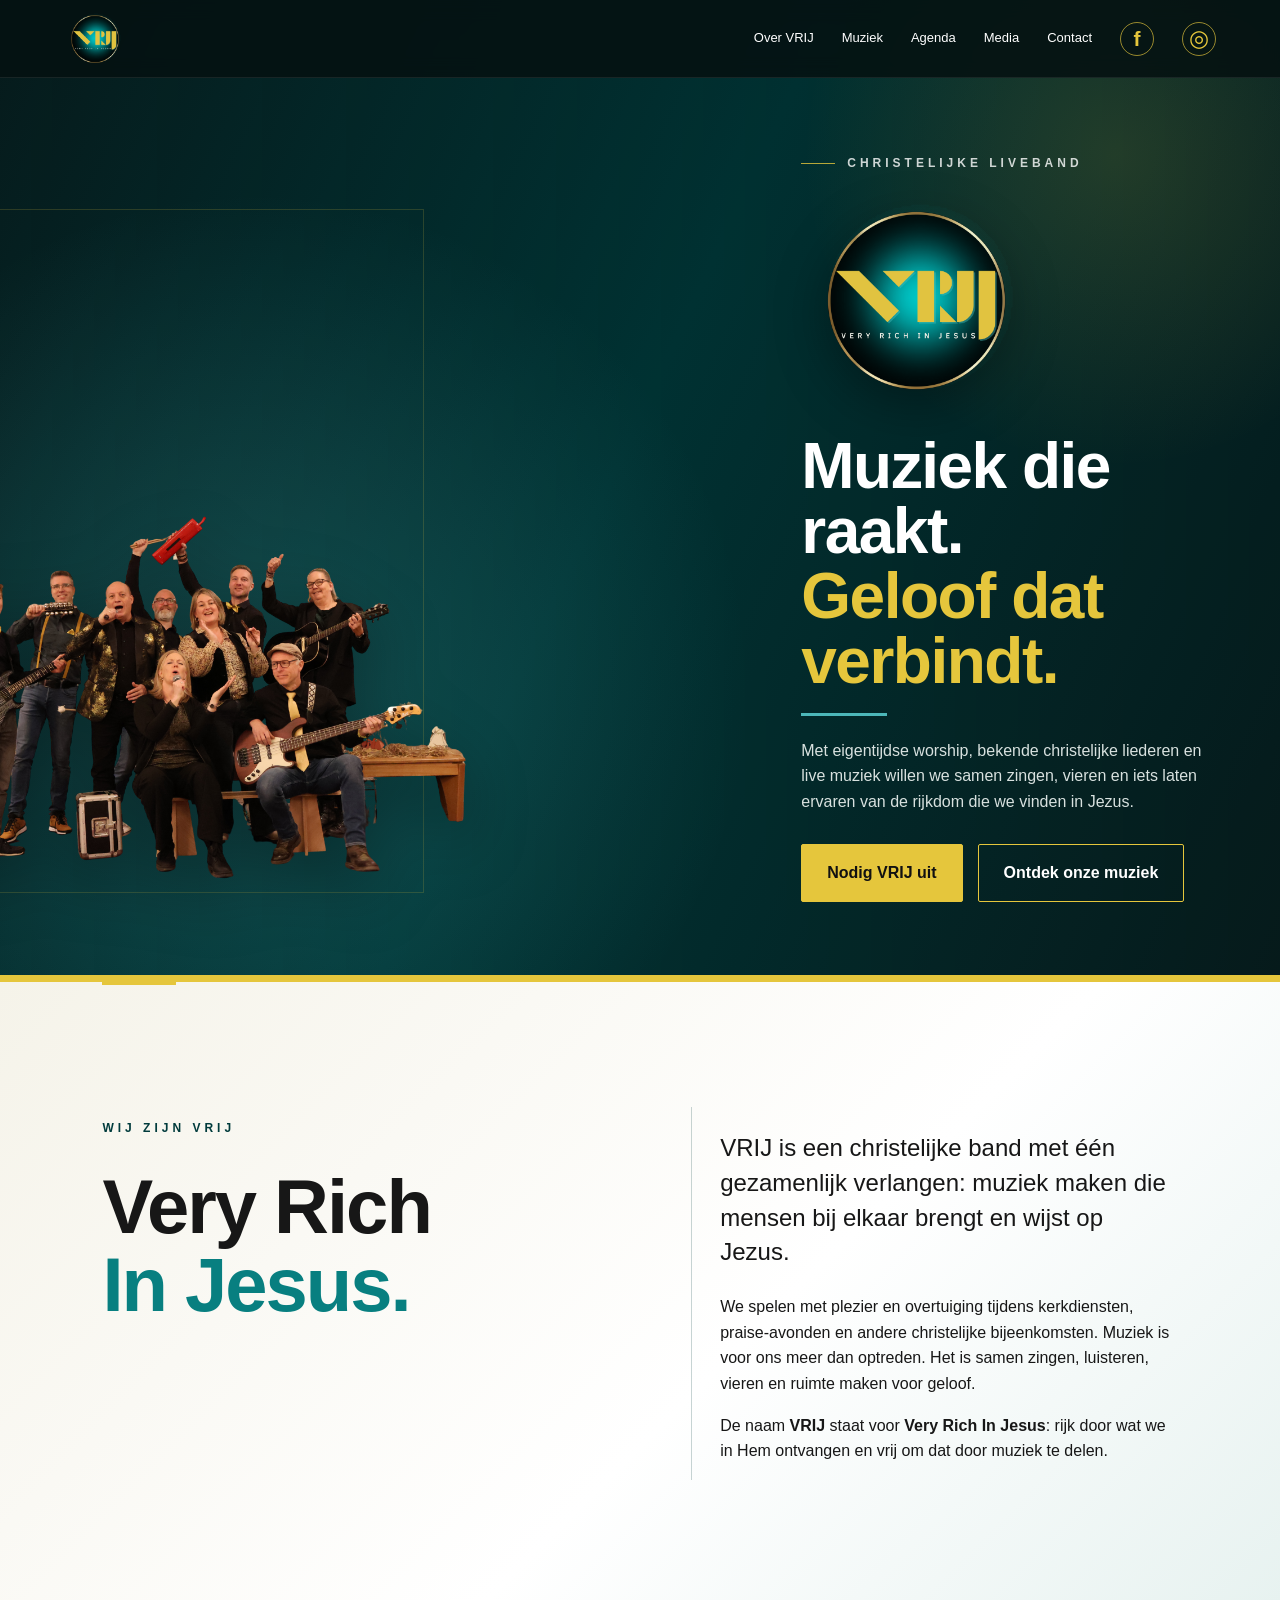
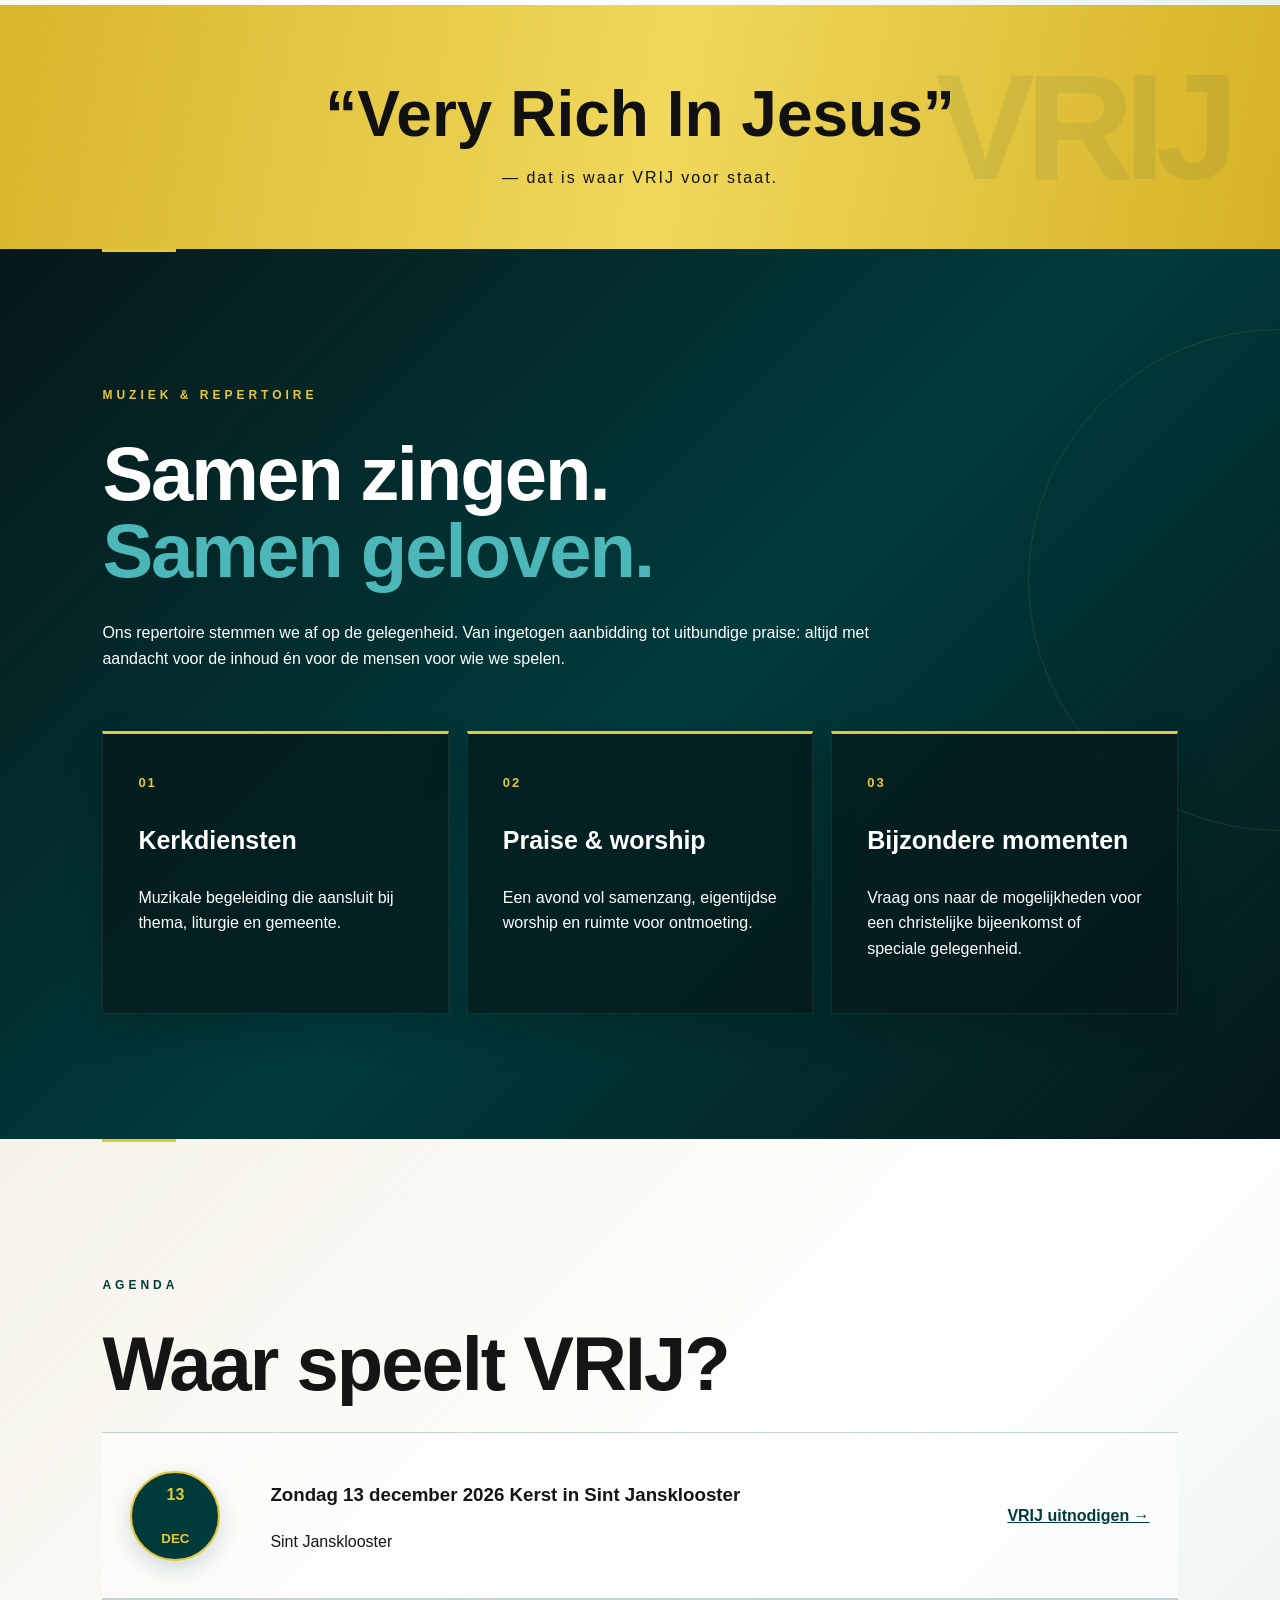
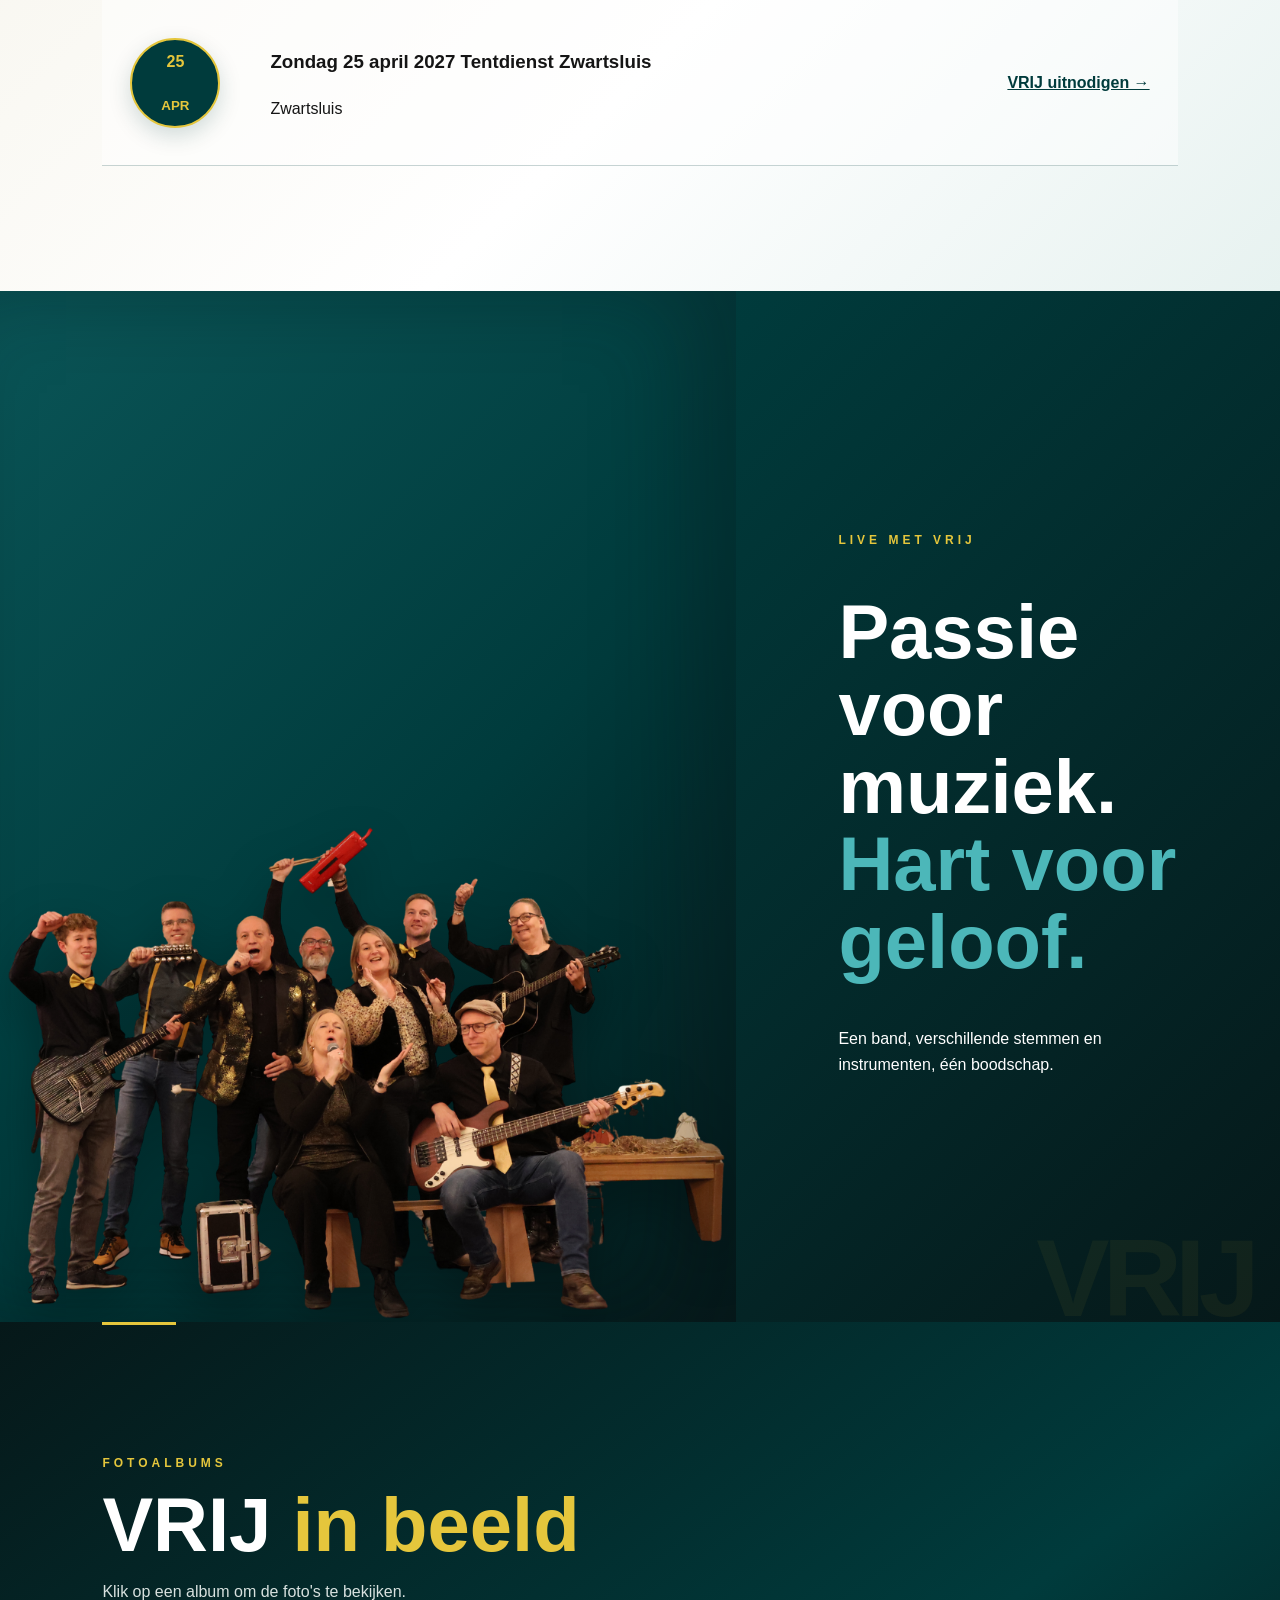
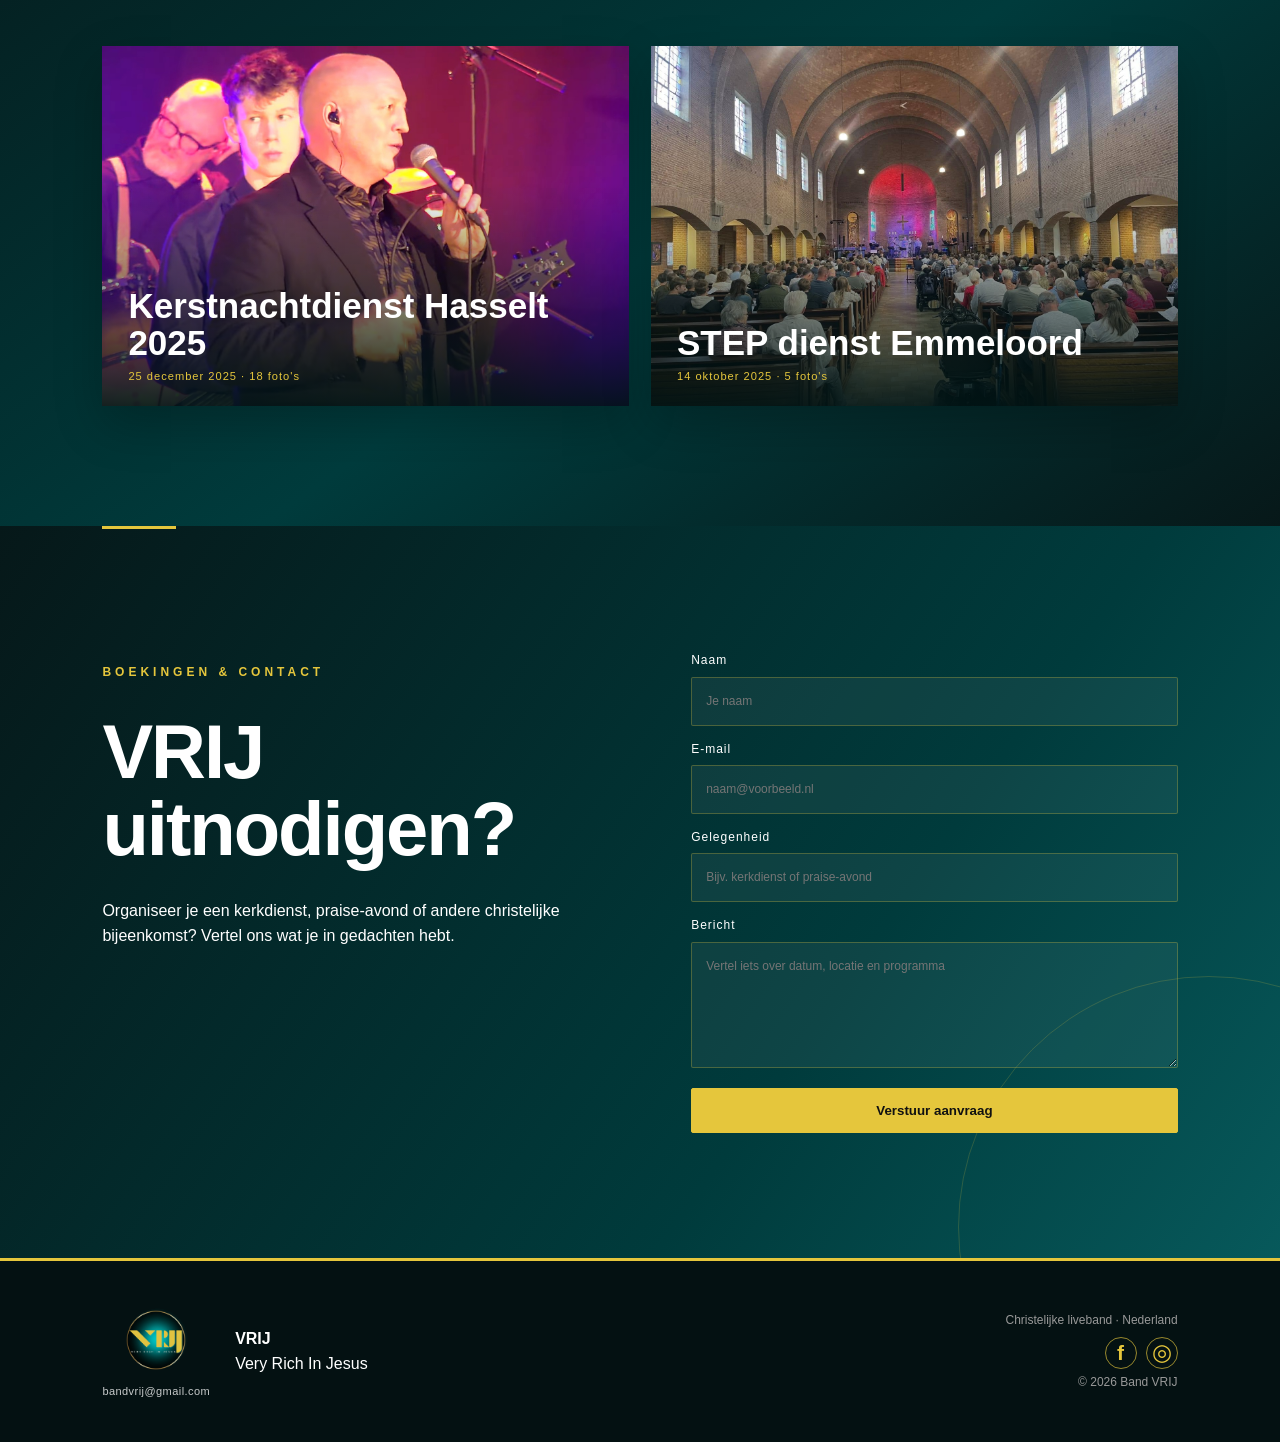
==== index.html @ 4bcf8ea5 "Voeg Tentdienst Zwartsluis op 25 april 2027 toe aan agenda" ====
<!doctype html>
<html lang="nl">
<head>
  <meta charset="utf-8">
  <meta name="viewport" content="width=device-width,initial-scale=1">
  <meta name="description" content="Band VRIJ (Very Rich In Jesus) is een christelijke liveband uit Nederland voor kerkdiensten, praise-avonden, worship en christelijke bijeenkomsten.">
  <meta name="robots" content="index, follow">
  <meta name="google-site-verification" content="jrl-ufMMxPJpzSFKpchAR8aX9AlktI8oWvC5M_MaEdg" />
  <meta name="author" content="Band VRIJ">
  <meta name="theme-color" content="#003b3c">
  <link rel="canonical" href="https://bandvrij.github.io/band-vrij/">
  <meta property="og:type" content="website">
  <meta property="og:locale" content="nl_NL">
  <meta property="og:title" content="Band VRIJ | Very Rich In Jesus">
  <meta property="og:description" content="Christelijke liveband voor kerkdiensten, praise-avonden, worship en bijzondere christelijke bijeenkomsten.">
  <meta property="og:url" content="https://bandvrij.github.io/band-vrij/">
  <meta property="og:image" content="https://bandvrij.github.io/band-vrij/VRIJ%20groepsfoto%20kerst%202025.jpg">
  <meta name="twitter:card" content="summary_large_image">
  <script type="application/ld+json">
  {"@context":"https://schema.org","@type":"MusicGroup","name":"Band VRIJ","alternateName":"Very Rich In Jesus","url":"https://bandvrij.github.io/band-vrij/","description":"Christelijke liveband voor kerkdiensten, praise-avonden, worship en christelijke bijeenkomsten.","email":"bandvrij@gmail.com","sameAs":["https://www.facebook.com/profile.php?id=100034776986318","https://www.instagram.com/bandvrij/"]}
  </script>
  <title>Band VRIJ | Christelijke liveband – Very Rich In Jesus</title>
  <link rel="stylesheet" href="style.css">
</head>
<body>
<header>
  <a class="brand" href="#home" aria-label="VRIJ - home"><img class="brand-logo" src="Logo%20band%20VRIJ%20cirkel%20300%20dpi%20transparant.png" alt="VRIJ – Very Rich In Jesus"></a>
  <button class="menu" aria-label="Menu openen">☰</button>
  <nav><a href="#over">Over VRIJ</a><a href="#muziek">Muziek</a><a href="#agenda">Agenda</a><a href="#media">Media</a><a href="#contact">Contact</a><a class="social-link social-icon" href="https://www.facebook.com/profile.php?id=100034776986318" target="_blank" rel="noopener noreferrer" aria-label="VRIJ op Facebook" aria-label="VRIJ op Facebook" title="Facebook"><span aria-hidden="true">f</span></a><a class="social-link social-icon instagram-icon" href="https://www.instagram.com/bandvrij/" target="_blank" rel="noopener noreferrer" aria-label="VRIJ op Instagram" aria-label="VRIJ op Instagram" title="Instagram"><span aria-hidden="true">◎</span></a></nav>
</header>
<main>
<section class="hero" id="home">
  <div class="hero-glow" aria-hidden="true"></div>
  <div class="hero-photo-wrap"><img class="hero-photo" src="VRIJ%20groepsfoto%20kerst%202025%20transparant.png" alt="Groepsfoto van Band VRIJ"></div>
  <div class="hero-content"><p class="eyebrow">CHRISTELIJKE LIVEBAND</p><img class="hero-logo" src="Logo%20band%20VRIJ%20cirkel%20300%20dpi%20transparant.png" alt="VRIJ – Very Rich In Jesus">
  <h1>Muziek die raakt.<br><em>Geloof dat verbindt.</em></h1><div class="hero-line" aria-hidden="true"></div>
  <p>Met eigentijdse worship, bekende christelijke liederen en live muziek willen we samen zingen, vieren en iets laten ervaren van de rijkdom die we vinden in Jezus.</p>
  <div class="actions"><a class="btn gold" href="#contact">Nodig VRIJ uit</a><a class="btn outline" href="#muziek">Ontdek onze muziek</a></div></div>
</section>
<section class="intro band-section light-section" id="over"><div><p class="eyebrow dark">WIJ ZIJN VRIJ</p><h2>Very Rich<br><span>In Jesus.</span></h2></div><div class="copy"><p class="lead">VRIJ is een christelijke band met één gezamenlijk verlangen: muziek maken die mensen bij elkaar brengt en wijst op Jezus.</p><p>We spelen met plezier en overtuiging tijdens kerkdiensten, praise-avonden en andere christelijke bijeenkomsten. Muziek is voor ons meer dan optreden. Het is samen zingen, luisteren, vieren en ruimte maken voor geloof.</p><p>De naam <strong>VRIJ</strong> staat voor <strong>Very Rich In Jesus</strong>: rijk door wat we in Hem ontvangen en vrij om dat door muziek te delen.</p></div></section>
<section class="quote brand-stripe"><p>“Very Rich In Jesus”</p><span>— dat is waar VRIJ voor staat.</span></section>
<section class="music band-section dark-section" id="muziek"><div class="sectionhead"><p class="eyebrow">MUZIEK &amp; REPERTOIRE</p><h2>Samen zingen.<br><span>Samen geloven.</span></h2><p>Ons repertoire stemmen we af op de gelegenheid. Van ingetogen aanbidding tot uitbundige praise: altijd met aandacht voor de inhoud én voor de mensen voor wie we spelen.</p></div><div class="cards"><article><b>01</b><h3>Kerkdiensten</h3><p>Muzikale begeleiding die aansluit bij thema, liturgie en gemeente.</p></article><article><b>02</b><h3>Praise &amp; worship</h3><p>Een avond vol samenzang, eigentijdse worship en ruimte voor ontmoeting.</p></article><article><b>03</b><h3>Bijzondere momenten</h3><p>Vraag ons naar de mogelijkheden voor een christelijke bijeenkomst of speciale gelegenheid.</p></article></div></section>
<section class="agenda band-section light-section" id="agenda"><p class="eyebrow dark">AGENDA</p><h2>Waar speelt VRIJ?</h2><div class="empty"><div class="date"><span>13</span><small>DEC</small></div><div><h3>Zondag 13 december 2026 Kerst in Sint Jansklooster</h3><p>Sint Jansklooster</p></div><a href="#contact">VRIJ uitnodigen →</a></div><div class="empty"><div class="date"><span>25</span><small>APR</small></div><div><h3>Zondag 25 april 2027 Tentdienst Zwartsluis</h3><p>Zwartsluis</p></div><a href="#contact">VRIJ uitnodigen →</a></div></section>
<section class="media band-section dark-section" id="media"><div class="media-art photo"><img src="VRIJ%20groepsfoto%20kerst%202025%20transparant.png" alt="Band VRIJ"></div><div class="media-copy"><p class="eyebrow">LIVE MET VRIJ</p><h2>Passie voor muziek.<br><span>Hart voor geloof.</span></h2><p>Een band, verschillende stemmen en instrumenten, één boodschap.</p></div></section>
<section class="albums-overview band-section dark-section" id="fotoalbums">
<div class="albums-heading"><p class="eyebrow">FOTOALBUMS</p><h2>VRIJ <span>in beeld</span></h2><p>Klik op een album om de foto's te bekijken.</p></div>
<div class="album-covers">
<button class="album-cover" type="button" data-album="hasselt" aria-label="Open fotoalbum Kerstnachtdienst Hasselt 2025">
<img src="Screenshot_20251225_171002_YouTube.jpg" alt="Kerstnachtdienst Hasselt 2025">
<span class="album-cover-overlay"><strong>Kerstnachtdienst Hasselt 2025</strong><small>25 december 2025 · 18 foto's</small></span>
</button>
<button class="album-cover" type="button" data-album="step" aria-label="Open fotoalbum STEP dienst Emmeloord">
<img src="Zaal%20vol.jpg" alt="STEP dienst Emmeloord">
<span class="album-cover-overlay"><strong>STEP dienst Emmeloord</strong><small>14 oktober 2025 · 5 foto's</small></span>
</button>
</div>
</section>

<div class="album-modal" id="album-modal" aria-hidden="true">
<div class="album-modal-backdrop" data-close-album></div>
<div class="album-modal-panel" role="dialog" aria-modal="true" aria-labelledby="album-modal-title">
<button class="album-close" type="button" data-close-album aria-label="Sluit fotoalbum">×</button>
<div class="album-modal-head"><p class="eyebrow">FOTOALBUM</p><h2 id="album-modal-title"></h2><p id="album-modal-date"></p></div>
<div class="album-modal-grid" id="album-modal-grid"></div>
</div>
</div>

<script>
const photoAlbums={
 step:{title:"STEP dienst Emmeloord",date:"14 oktober 2025",photos:["Foto%20vanachter%20drumstel.jpg","Oefenen%20podium.jpg","Podium.jpg","Zaal%20vol.jpg","Zaal%20vol2.jpg"]},
 hasselt:{title:"Kerstnachtdienst Hasselt 2025",date:"25 december 2025",photos:["Screenshot_20251225_162623_YouTube.jpg","Screenshot_20251225_162744_YouTube.jpg","Screenshot_20251225_162811_YouTube.jpg","Screenshot_20251225_162939_YouTube.jpg","Screenshot_20251225_163012_YouTube.jpg","Screenshot_20251225_163324_YouTube.jpg","Screenshot_20251225_163431_YouTube.jpg","Screenshot_20251225_163636_YouTube.jpg","Screenshot_20251225_163734_YouTube.jpg","Screenshot_20251225_163743_YouTube.jpg","Screenshot_20251225_163806_YouTube.jpg","Screenshot_20251225_170602_YouTube.jpg","Screenshot_20251225_170621_YouTube.jpg","Screenshot_20251225_170639_YouTube.jpg","Screenshot_20251225_170648_YouTube.jpg","Screenshot_20251225_170706_YouTube.jpg","Screenshot_20251225_170933_YouTube.jpg","Screenshot_20251225_171002_YouTube.jpg"]}
};
const modal=document.getElementById("album-modal"),grid=document.getElementById("album-modal-grid"),title=document.getElementById("album-modal-title"),date=document.getElementById("album-modal-date");
document.querySelectorAll("[data-album]").forEach(btn=>btn.addEventListener("click",()=>{const a=photoAlbums[btn.dataset.album];title.textContent=a.title;date.textContent=a.date;grid.innerHTML=a.photos.map((src,i)=>'<a href="'+src+'" target="_blank"><img src="'+src+'" alt="'+a.title+' – foto '+(i+1)+'" loading="lazy"></a>').join("");modal.classList.add("open");modal.setAttribute("aria-hidden","false");document.body.classList.add("album-open");}));
function closeAlbum(){modal.classList.remove("open");modal.setAttribute("aria-hidden","true");document.body.classList.remove("album-open");}
document.querySelectorAll("[data-close-album]").forEach(x=>x.addEventListener("click",closeAlbum));
document.addEventListener("keydown",e=>{if(e.key==="Escape")closeAlbum();});
</script>
<section class="contact band-section contact-section" id="contact"><div><p class="eyebrow">BOEKINGEN &amp; CONTACT</p><h2>VRIJ uitnodigen?</h2><p>Organiseer je een kerkdienst, praise-avond of andere christelijke bijeenkomst? Vertel ons wat je in gedachten hebt.</p></div><form action="https://formsubmit.co/bandvrij@gmail.com" method="POST"><input type="hidden" name="_subject" value="Nieuwe aanvraag via website Band VRIJ"><input type="hidden" name="_captcha" value="false"><input type="text" name="_honey" style="display:none"><label>Naam<input name="naam" required placeholder="Je naam"></label><label>E-mail<input name="email" type="email" required placeholder="naam@voorbeeld.nl"></label><label>Gelegenheid<input name="gelegenheid" placeholder="Bijv. kerkdienst of praise-avond"></label><label>Bericht<textarea name="bericht" rows="5" required placeholder="Vertel iets over datum, locatie en programma"></textarea></label><button class="btn gold" type="submit">Verstuur aanvraag</button></form></section>
</main>
<footer><div class="footer-logo-block"><img class="footer-logo" src="Logo%20band%20VRIJ%20cirkel%20300%20dpi%20transparant.png" alt="VRIJ – Very Rich In Jesus"><a class="footer-email" href="mailto:bandvrij@gmail.com">bandvrij@gmail.com</a></div><p><strong>VRIJ</strong><br>Very Rich In Jesus</p><p class="footnote">Christelijke liveband · Nederland<br><span class="footer-socials"><a class="social-icon" href="https://www.facebook.com/profile.php?id=100034776986318" target="_blank" rel="noopener noreferrer" aria-label="VRIJ op Facebook" title="Facebook"><span aria-hidden="true">f</span></a><a class="social-icon instagram-icon" href="https://www.instagram.com/bandvrij/" target="_blank" rel="noopener noreferrer" aria-label="VRIJ op Instagram" title="Instagram"><span aria-hidden="true">◎</span></a></span><br>© 2026 Band VRIJ</p></footer>
<script>const b=document.querySelector('.menu'),n=document.querySelector('nav');b.onclick=()=>n.classList.toggle('open');document.querySelectorAll('nav a').forEach(a=>a.onclick=()=>n.classList.remove('open'));</script>
</body></html>
---- style.css ----
:root{--gold:#e5c63c;--cream:#f4f3eb;--black:#0c0d0d;--teal:#4cb7b9;--deep:#003b3c}*{box-sizing:border-box}html{scroll-behavior:smooth}body{margin:0;font-family:Arial,Helvetica,sans-serif;background:var(--black);color:white;line-height:1.6}header{position:fixed;z-index:20;top:0;left:0;right:0;height:78px;display:flex;align-items:center;justify-content:space-between;padding:0 5vw;background:rgba(5,18,18,.88);backdrop-filter:blur(10px);border-bottom:1px solid rgba(255,255,255,.08)}.brand{display:flex;align-items:center;gap:14px;color:white;text-decoration:none;font-size:11px;letter-spacing:2px}.mark{color:var(--gold);font-weight:900;font-size:28px;letter-spacing:-2px}nav{display:flex;gap:28px}nav a{color:white;text-decoration:none;font-size:13px}nav a:hover{color:var(--gold)}.menu{display:none;background:none;border:0;color:white;font-size:26px}.hero{min-height:100vh;display:grid;grid-template-columns:minmax(0,1.05fr) minmax(0,.95fr);align-items:center;gap:3vw;padding:120px 6vw 70px;text-align:left;background:radial-gradient(circle at 30% 30%,#0b7778 0,#064c4e 30%,#061d1e 70%,#080b0b 100%)}.hero-photo-wrap{align-self:end;display:flex;align-items:flex-end;justify-content:center}.hero-photo{width:100%;max-width:820px;display:block;mix-blend-mode:screen;filter:contrast(1.03) saturate(.95);border-radius:4px}.hero-content{max-width:720px}.hero .actions{justify-content:flex-start}.hero>div>p:not(.eyebrow):not(.sublogo){margin-left:0}.logo-word{font-size:clamp(68px,10vw,145px)}.eyebrow{font-size:12px;letter-spacing:4px;color:var(--gold);font-weight:700}.eyebrow.dark{color:var(--deep)}.logo-word{font-size:clamp(72px,14vw,170px);font-weight:900;line-height:.8;color:var(--gold);letter-spacing:-8px}.sublogo{letter-spacing:7px;font-size:12px}.hero h1,.sectionhead h2,.media h2,.contact h2,.intro h2,.agenda h2{font-size:clamp(38px,6vw,76px);line-height:1.02;margin:30px 0}.hero h1 em,h2 span{font-style:normal;color:var(--teal)}.hero>div>p:not(.eyebrow):not(.sublogo){max-width:700px;margin:0 auto 30px;color:#d8e1df}.actions{display:flex;gap:15px;justify-content:center;flex-wrap:wrap}.btn{display:inline-block;padding:14px 24px;border-radius:2px;text-decoration:none;font-weight:700;border:1px solid var(--gold);cursor:pointer}.gold{background:var(--gold);color:#111}.outline{color:white}.intro,.contact{padding:110px 8vw;display:grid;grid-template-columns:1fr 1fr;gap:8vw}.intro{background:var(--cream);color:#171717}.intro .lead{font-size:24px;line-height:1.45}.copy{max-width:650px}.quote{padding:70px 8vw;text-align:center;background:var(--gold);color:#111}.quote p{font-size:clamp(34px,5vw,68px);font-weight:900;margin:0}.quote span{letter-spacing:2px}.music{padding:110px 8vw;background:#071d1e}.sectionhead{max-width:800px}.cards{display:grid;grid-template-columns:repeat(3,1fr);gap:18px;margin-top:60px}.cards article{padding:35px;background:#0d2c2d;border-top:3px solid var(--gold);min-height:240px}.cards b{color:var(--gold)}.cards h3{font-size:25px}.agenda{padding:110px 8vw;background:var(--cream);color:#151515}.empty{display:grid;grid-template-columns:110px 1fr auto;gap:30px;align-items:center;border-top:1px solid #bbb;border-bottom:1px solid #bbb;padding:30px 0}.date{width:90px;height:90px;border-radius:50%;background:var(--deep);color:var(--gold);display:grid;place-items:center;font-weight:900}.empty a{color:var(--deep);font-weight:700}.media{display:grid;grid-template-columns:1fr 1fr;min-height:650px}.media-art{display:grid;place-items:center;background:linear-gradient(135deg,#2a999a,#002f30);overflow:hidden}.media-art span{font-size:clamp(100px,16vw,240px);font-weight:900;color:rgba(229,198,60,.9);transform:rotate(-8deg)}.media-art.photo{background:#f4f3eb}.media-art.photo img{width:100%;height:100%;object-fit:cover;object-position:center}.media-copy{padding:100px 8vw;background:#0a0d0d;display:flex;flex-direction:column;justify-content:center}.contact{background:var(--deep)}form{display:grid;gap:14px}label{font-size:12px;letter-spacing:1px}input,textarea{width:100%;margin-top:6px;padding:14px;background:rgba(255,255,255,.08);border:1px solid rgba(255,255,255,.25);color:white;font:inherit}footer{padding:45px 8vw;display:flex;align-items:center;gap:25px;background:#050606;border-top:1px solid #222}.footnote{margin-left:auto;text-align:right;color:#999;font-size:12px}@media(max-width:800px){.hero{grid-template-columns:1fr;padding:100px 7vw 70px;text-align:center}.hero-photo-wrap{order:2}.hero-content{order:1}.hero .actions{justify-content:center}.hero>div>p:not(.eyebrow):not(.sublogo){margin-left:auto}.hero-photo{max-width:620px}header{height:68px}.brand span:last-child{display:none}.menu{display:block}nav{display:none;position:absolute;top:68px;left:0;right:0;flex-direction:column;background:#071d1e;padding:25px 8vw}nav.open{display:flex}.intro,.contact,.media{grid-template-columns:1fr}.intro,.contact,.music,.agenda{padding:80px 7vw}.cards{grid-template-columns:1fr}.empty{grid-template-columns:80px 1fr}.empty>a{grid-column:2}.media-art{min-height:360px}.media-copy{padding:80px 7vw}footer{align-items:flex-start;flex-wrap:wrap}.footnote{width:100%;margin:0;text-align:left}.logo-word{letter-spacing:-4px}}.brand-logo{display:block;width:62px;height:62px;object-fit:contain}.hero-logo{display:block;width:clamp(180px,22vw,310px);height:auto;margin:12px 0 22px;filter:drop-shadow(0 10px 24px rgba(0,0,0,.24))}.footer-logo{width:76px;height:76px;object-fit:contain}@media(max-width:800px){.brand-logo{width:54px;height:54px}.hero-logo{margin:12px auto 22px;width:210px}.footer-logo{width:68px;height:68px}}
/* Hero refinement: band-cover uitstraling */
.hero{position:relative;isolation:isolate;overflow:hidden;min-height:94vh;background:linear-gradient(115deg,#061b1c 0%,#003b3c 48%,#082425 100%);grid-template-columns:minmax(0,1.12fr) minmax(390px,.88fr);gap:4vw;padding:118px 6vw 56px}
.hero:before{content:"";position:absolute;inset:0;z-index:-2;background:linear-gradient(90deg,rgba(0,0,0,.04),rgba(0,0,0,.28)),radial-gradient(circle at 20% 70%,rgba(76,183,185,.28),transparent 40%)}
.hero:after{content:"";position:absolute;left:0;right:0;bottom:0;height:7px;background:var(--gold)}
.hero-glow{position:absolute;z-index:-1;width:650px;height:650px;border-radius:50%;right:-160px;top:-170px;background:radial-gradient(circle,rgba(229,198,60,.14),rgba(229,198,60,0) 68%);pointer-events:none}
.hero-photo-wrap{position:relative;align-self:end;min-height:610px;display:flex;align-items:flex-end}
.hero-photo-wrap:before{content:"";position:absolute;inset:8% 2% 2%;border:1px solid rgba(229,198,60,.38);transform:translate(-18px,-18px);z-index:-1}
.hero-photo{width:100%;max-width:900px;max-height:650px;object-fit:cover;object-position:center;mix-blend-mode:normal;filter:none;border-radius:0;box-shadow:0 28px 60px rgba(0,0,0,.34)}
.hero-content{position:relative;z-index:2;padding:24px 0;max-width:650px}
.hero-logo{width:clamp(190px,18vw,280px);margin:10px 0 18px;filter:drop-shadow(0 14px 26px rgba(0,0,0,.35))}
.hero h1{font-size:clamp(44px,5vw,72px);margin:18px 0 18px;letter-spacing:-1.5px}
.hero h1 em{color:var(--gold)}
.hero-line{width:86px;height:3px;background:var(--teal);margin:0 0 22px}
.hero .eyebrow{color:#fff;opacity:.8}
.hero .eyebrow:before{content:"";display:inline-block;width:34px;height:1px;background:var(--gold);vertical-align:middle;margin-right:12px}
.hero .actions{margin-top:28px}
.hero .btn{padding:15px 25px}
@media(max-width:1000px){.hero{grid-template-columns:1fr 1fr;gap:3vw}.hero-photo-wrap{min-height:500px}.hero-photo{max-height:540px}}
@media(max-width:800px){.hero{min-height:auto;grid-template-columns:1fr;padding:100px 7vw 55px;text-align:center}.hero-content{padding:0;max-width:100%}.hero-logo{margin:10px auto 18px;width:205px}.hero-line{margin:0 auto 22px}.hero-photo-wrap{order:2;min-height:0;margin-top:34px}.hero-photo-wrap:before{inset:5% 2% 0;transform:translate(-10px,-10px)}.hero-photo{max-height:none;width:100%}.hero-glow{right:-330px}.hero .eyebrow:before{display:none}}

/* Doorlopende VRIJ-huisstijl */
body{background:#06191a}
main{overflow:hidden}
.band-section{position:relative}
.band-section:before{content:"";position:absolute;left:8vw;top:0;width:74px;height:3px;background:var(--gold)}
.light-section{background:linear-gradient(135deg,#f5f3e9 0%,#fff 58%,#e7f2f0 100%)}
.dark-section{background:linear-gradient(135deg,#071819 0%,#003b3c 52%,#061819 100%)}
.intro{padding-top:125px;padding-bottom:125px}
.intro h2,.agenda h2{letter-spacing:-2px}
.intro h2 span,.agenda h2 span{color:#087f80}
.copy{position:relative;padding-left:28px;border-left:1px solid rgba(0,59,60,.22)}
.brand-stripe{position:relative;overflow:hidden;background:linear-gradient(100deg,#d8b62d 0%,#f0d85b 52%,#d6b226 100%);padding:58px 8vw}
.brand-stripe:after{content:"VRIJ";position:absolute;right:4vw;top:50%;transform:translateY(-50%);font-size:150px;font-weight:900;letter-spacing:-10px;color:rgba(0,59,60,.08)}
.music{padding-top:125px;padding-bottom:125px}
.music:after{content:"";position:absolute;width:500px;height:500px;border:1px solid rgba(229,198,60,.12);border-radius:50%;right:-250px;top:80px}
.sectionhead h2{letter-spacing:-2px}
.cards{position:relative;z-index:1}
.cards article{background:rgba(5,24,25,.72);border:1px solid rgba(255,255,255,.08);border-top:3px solid var(--gold);box-shadow:0 18px 38px rgba(0,0,0,.18);transition:transform .25s ease,border-color .25s ease}
.cards article:hover{transform:translateY(-5px);border-color:rgba(229,198,60,.55)}
.cards b{font-size:13px;letter-spacing:2px}
.agenda{padding-top:125px;padding-bottom:125px}
.empty{background:rgba(255,255,255,.52);padding:28px;border-color:rgba(0,59,60,.22)}
.date{box-shadow:0 8px 22px rgba(0,59,60,.18);border:2px solid var(--gold)}
.media{min-height:660px;background:#061819}
.media-art.photo{position:relative;background:#f5f3e9}
.media-art.photo:after{content:"";position:absolute;inset:0;box-shadow:inset -40px 0 70px rgba(6,24,25,.25);pointer-events:none}
.media-copy{background:linear-gradient(135deg,#003b3c 0%,#061819 100%);position:relative}
.media-copy:after{content:"VRIJ";position:absolute;right:5%;bottom:0;font-size:110px;font-weight:900;line-height:.8;color:rgba(229,198,60,.055);letter-spacing:-7px}
.contact-section{background:linear-gradient(125deg,#061819 0%,#003b3c 65%,#07595b 100%);padding-top:125px;padding-bottom:125px}
.contact-section:after{content:"";position:absolute;right:-180px;bottom:-220px;width:500px;height:500px;border-radius:50%;border:1px solid rgba(229,198,60,.18)}
.contact h2{letter-spacing:-2px}
input,textarea{border:1px solid rgba(229,198,60,.28);background:rgba(255,255,255,.055);border-radius:2px}
input:focus,textarea:focus{outline:1px solid var(--gold);border-color:var(--gold)}
footer{background:#041112;border-top:3px solid var(--gold);padding-top:38px;padding-bottom:38px}
.btn{transition:transform .2s ease,background .2s ease}
.btn:hover{transform:translateY(-2px)}
.outline:hover{background:rgba(255,255,255,.08)}
@media(max-width:800px){.band-section:before{left:7vw}.intro,.music,.agenda,.contact-section{padding-top:88px;padding-bottom:88px}.copy{padding-left:0;border-left:0}.brand-stripe:after{font-size:90px;right:-15px}.empty{padding:22px}.media-copy:after{font-size:78px}.contact-section:after{display:none}}

/* Transparante groepsfoto: natuurlijk laten overvloeien in de VRIJ-achtergrond */
.hero-photo-wrap{background:transparent}
.hero-photo{object-fit:contain;object-position:center bottom;box-shadow:none;background:transparent;filter:drop-shadow(0 24px 30px rgba(0,0,0,.32))}
.hero-photo-wrap:before{opacity:.45}
.media-art.photo{background:linear-gradient(135deg,#0a5557 0%,#003b3c 55%,#061819 100%)}
.media-art.photo img{object-fit:contain;object-position:center bottom;background:transparent;filter:drop-shadow(0 20px 24px rgba(0,0,0,.3))}
.media-art.photo:after{box-shadow:inset -55px 0 85px rgba(6,24,25,.34)}
@media(max-width:800px){.hero-photo{filter:drop-shadow(0 16px 20px rgba(0,0,0,.3))}.media-art.photo img{object-fit:contain}}

/* Grotere transparante groepsfoto */
.hero{grid-template-columns:minmax(0,1.28fr) minmax(360px,.72fr);padding-left:3vw;padding-right:5vw;gap:2vw}
.hero-photo-wrap{min-height:680px;margin-left:-2vw;overflow:visible}
.hero-photo{width:112%;max-width:1050px;max-height:760px;object-fit:contain;object-position:center bottom}
.media{grid-template-columns:1.15fr .85fr}
.media-art.photo img{width:112%;height:112%;max-width:none;object-fit:contain;object-position:center bottom}
@media(max-width:1000px){.hero{grid-template-columns:minmax(0,1.15fr) minmax(340px,.85fr)}.hero-photo-wrap{min-height:580px}.hero-photo{width:108%;max-height:650px}}
@media(max-width:800px){.hero{grid-template-columns:1fr;padding-left:4vw;padding-right:4vw}.hero-photo-wrap{min-height:0;margin-left:-4vw;margin-right:-4vw}.hero-photo{width:108%;max-width:none;margin-left:-4%}.media{grid-template-columns:1fr}.media-art.photo img{width:108%;height:auto}}

.social-link{color:var(--gold);font-weight:700}.footer-social{color:var(--gold);text-decoration:none;display:inline-block;margin:4px 0}.footer-social:hover,.social-link:hover{text-decoration:underline}

.instagram-link{color:var(--gold)}

/* Rustige socialmedia-iconen */
nav{align-items:center}.social-icon{width:34px;height:34px;border:1px solid rgba(229,198,60,.65);border-radius:50%;display:inline-flex!important;align-items:center;justify-content:center;padding:0!important;color:var(--gold)!important;text-decoration:none!important;font-family:Arial,Helvetica,sans-serif;font-size:21px;font-weight:800;line-height:1;transition:background .2s ease,color .2s ease,transform .2s ease}.social-icon:hover{background:var(--gold);color:#062223!important;transform:translateY(-2px);text-decoration:none!important}.instagram-icon{font-size:23px;font-weight:500}.footer-socials{display:inline-flex;gap:9px;margin:7px 0 4px}.footer-socials .social-icon{width:32px;height:32px}.footer-socials+.footer-social{display:none}@media(max-width:800px){nav .social-icon{width:38px;height:38px}.footer-socials{margin-top:9px}}

/* Fotoalbum STEP dienst Emmeloord */
.album{padding:120px 8vw;background:linear-gradient(145deg,#061819 0%,#003b3c 58%,#071819 100%)}
.album-head{display:grid;grid-template-columns:1.15fr .85fr;gap:8vw;align-items:end;margin-bottom:48px}
.album-head h2{font-size:clamp(40px,6vw,76px);line-height:1.02;letter-spacing:-2px;margin:20px 0 8px}
.album-head h2 span{color:var(--gold)}
.album-date{margin:0;color:var(--teal);font-weight:700;letter-spacing:2px;text-transform:uppercase}
.album-head>p{max-width:480px;color:#d8e1df}
.photo-grid{display:grid;grid-template-columns:repeat(12,1fr);grid-auto-rows:220px;gap:14px}
.album-photo{grid-column:span 4;display:block;overflow:hidden;position:relative;background:#071819;border:1px solid rgba(229,198,60,.18)}
.album-photo.wide{grid-column:span 8}
.album-photo.tall{grid-row:span 2}
.album-photo img{width:100%;height:100%;object-fit:cover;display:block;transition:transform .45s ease,filter .45s ease}
.album-photo:after{content:"Bekijk foto";position:absolute;right:14px;bottom:12px;padding:7px 10px;background:rgba(0,59,60,.84);color:var(--gold);font-size:11px;letter-spacing:1px;opacity:0;transform:translateY(5px);transition:.25s}
.album-photo:hover img{transform:scale(1.035);filter:brightness(.88)}
.album-photo:hover:after{opacity:1;transform:none}
@media(max-width:800px){.album{padding:88px 7vw}.album-head{grid-template-columns:1fr;gap:10px;margin-bottom:32px}.photo-grid{grid-template-columns:1fr 1fr;grid-auto-rows:180px}.album-photo,.album-photo.wide{grid-column:span 1}.album-photo:first-child{grid-column:span 2}.album-photo.tall{grid-row:span 2}.album-photo:after{display:none}}
@media(max-width:520px){.photo-grid{grid-template-columns:1fr;grid-auto-rows:auto}.album-photo,.album-photo.wide,.album-photo:first-child{grid-column:1}.album-photo.tall{grid-row:auto}.album-photo img{height:auto;aspect-ratio:4/3}.album-photo.tall img{aspect-ratio:3/4}}

/* Mobiele hero: logo én groepsfoto direct in beeld */
@media(max-width:800px){
  .hero{min-height:100svh;height:auto;padding:78px 5vw 22px;display:grid;grid-template-columns:1fr;grid-template-rows:auto 1fr;gap:4px;align-items:start}
  .hero-content{order:1;padding:0;display:flex;flex-direction:column;align-items:center}
  .hero .eyebrow{font-size:10px;letter-spacing:2.5px;margin:2px 0 4px}
  .hero-logo{width:132px;margin:0 auto 3px}
  .hero h1{font-size:clamp(27px,8vw,38px);line-height:1;margin:4px 0 7px}
  .hero-line{width:55px;margin:0 auto 7px}
  .hero>div>p:not(.eyebrow):not(.sublogo){font-size:13px;line-height:1.35;margin:0 auto 8px;max-width:94%}
  .hero .actions{margin-top:5px;gap:7px}
  .hero .btn{padding:9px 13px;font-size:12px}
  .hero-photo-wrap{order:2;align-self:end;min-height:0;margin:0 -5vw -22px;display:flex;justify-content:center;align-items:flex-end}
  .hero-photo-wrap:before{display:none}
  .hero-photo{width:108%;max-width:none;max-height:42svh;margin:0;object-fit:contain;object-position:center bottom;filter:drop-shadow(0 10px 16px rgba(0,0,0,.3))}
}
@media(max-width:420px) and (max-height:760px){
  .hero{padding-top:72px}
  .hero-logo{width:112px}
  .hero h1{font-size:25px}
  .hero>div>p:not(.eyebrow):not(.sublogo){display:none}
  .hero-photo{max-height:45svh}
}

/* Mobiele hero verfijning: groepsfoto groter en dichter bij het logo */
@media(max-width:800px){
  .hero{gap:0;grid-template-rows:auto auto;padding-bottom:0}
  .hero-content{position:relative;z-index:2}
  .hero-photo-wrap{align-self:start;margin:-34px -9vw 0;position:relative;z-index:1}
  .hero-photo{width:124%;max-height:49svh;transform:translateY(0);object-position:center top}
}
@media(max-width:420px){
  .hero-photo-wrap{margin-top:-28px}
  .hero-photo{width:128%;max-height:50svh}
}

/* Fotoalbum Kerstnachtdienst Hasselt 2025 */
.christmas-album{background:linear-gradient(145deg,#071819 0%,#003b3c 48%,#101313 100%)}
.christmas-album .album-head{border-top:1px solid rgba(229,198,60,.28);padding-top:34px}
.christmas-grid{grid-auto-flow:dense}
.christmas-grid .album-photo:nth-child(7),
.christmas-grid .album-photo:nth-child(9),
.christmas-grid .album-photo:nth-child(10),
.christmas-grid .album-photo:nth-child(11){grid-row:span 2}
@media(max-width:800px){
 .christmas-grid{grid-template-columns:repeat(2,1fr);grid-auto-rows:175px}
 .christmas-grid .album-photo,.christmas-grid .album-photo.wide{grid-column:span 1}
 .christmas-grid .album-photo.wide:nth-child(1),.christmas-grid .album-photo.wide:nth-child(12),.christmas-grid .album-photo.wide:nth-child(18){grid-column:span 2}
}
@media(max-width:520px){
 .christmas-grid{grid-template-columns:1fr;grid-auto-rows:auto}
 .christmas-grid .album-photo,.christmas-grid .album-photo.wide,.christmas-grid .album-photo.tall,.christmas-grid .album-photo.wide:nth-child(1),.christmas-grid .album-photo.wide:nth-child(12),.christmas-grid .album-photo.wide:nth-child(18){grid-column:1;grid-row:auto}
 .christmas-grid .album-photo img{height:auto;aspect-ratio:auto}
}

/* Albumoverzicht met klikbare mappen */
.albums-overview{padding:120px 8vw;background:linear-gradient(145deg,#061819,#003b3c 58%,#071819)}
.albums-heading{max-width:760px;margin-bottom:42px}
.albums-heading h2{font-size:clamp(42px,6vw,76px);line-height:1;margin:14px 0}
.albums-heading h2 span{color:var(--gold)}
.albums-heading>p:last-child{color:#d8e1df}
.album-covers{display:grid;grid-template-columns:repeat(2,minmax(0,1fr));gap:22px}
.album-cover{appearance:none;border:0;padding:0;background:#061819;position:relative;overflow:hidden;cursor:pointer;min-height:360px;text-align:left;box-shadow:0 18px 45px rgba(0,0,0,.22)}
.album-cover img{position:absolute;inset:0;width:100%;height:100%;object-fit:cover;transition:transform .45s ease,filter .45s ease}
.album-cover:after{content:"";position:absolute;inset:0;background:linear-gradient(180deg,transparent 38%,rgba(0,20,21,.92) 100%)}
.album-cover:hover img{transform:scale(1.035);filter:brightness(.9)}
.album-cover-overlay{position:absolute;z-index:2;left:26px;right:26px;bottom:24px;color:#fff}
.album-cover-overlay strong{display:block;font-size:clamp(23px,3vw,35px);line-height:1.05}
.album-cover-overlay small{display:block;color:var(--gold);margin-top:9px;letter-spacing:1px}
.album-modal{position:fixed;inset:0;z-index:9999;display:none}
.album-modal.open{display:block}
.album-modal-backdrop{position:absolute;inset:0;background:rgba(2,10,10,.9);backdrop-filter:blur(7px)}
.album-modal-panel{position:absolute;inset:4vh 3vw;background:#062e2f;color:#fff;overflow:auto;padding:48px 4vw 60px;border:1px solid rgba(229,198,60,.25);box-shadow:0 20px 70px rgba(0,0,0,.45)}
.album-modal-head{padding-right:60px;margin-bottom:30px}
.album-modal-head h2{font-size:clamp(34px,5vw,64px);margin:10px 0 6px;color:#fff}
.album-modal-head>p:last-child{color:var(--gold);text-transform:uppercase;letter-spacing:2px;font-size:13px}
.album-close{position:fixed;z-index:10001;right:5vw;top:6vh;width:46px;height:46px;border:1px solid rgba(229,198,60,.55);border-radius:50%;background:#003b3c;color:#fff;font-size:32px;line-height:40px;cursor:pointer}
.album-modal-grid{display:grid;grid-template-columns:repeat(3,minmax(0,1fr));gap:12px}
.album-modal-grid a{display:block;overflow:hidden;background:#021f20}
.album-modal-grid img{width:100%;height:260px;object-fit:cover;display:block;transition:transform .35s ease}
.album-modal-grid a:hover img{transform:scale(1.025)}
body.album-open{overflow:hidden}
@media(max-width:800px){.albums-overview{padding:88px 7vw}.album-covers{grid-template-columns:1fr}.album-cover{min-height:280px}.album-modal-panel{inset:2vh 2vw;padding:60px 4vw 40px}.album-close{right:5vw;top:4vh}.album-modal-grid{grid-template-columns:repeat(2,minmax(0,1fr))}.album-modal-grid img{height:190px}}
@media(max-width:520px){.album-cover{min-height:230px}.album-cover-overlay{left:18px;right:18px;bottom:18px}.album-modal-grid{grid-template-columns:1fr}.album-modal-grid img{height:auto}.album-modal-panel{inset:0;padding:70px 14px 30px}.album-close{position:absolute;right:18px;top:16px}}

/* Mobiele correctie fotoalbums */
@media(max-width:800px){
  .albums-overview{padding:72px 18px}
  .albums-heading{margin-bottom:26px}
  .album-covers{display:grid;grid-template-columns:1fr;gap:16px;width:100%}
  .album-cover{width:100%;min-height:0;height:auto;aspect-ratio:16/9;border-radius:0}
  .album-cover img{width:100%;height:100%;object-fit:cover}
  .album-cover-overlay{left:16px;right:16px;bottom:15px}
  .album-cover-overlay strong{font-size:22px}
  .album-cover-overlay small{font-size:11px;margin-top:5px}
  .album-modal-panel{inset:0;padding:70px 14px 28px}
  .album-modal-grid{grid-template-columns:1fr;gap:10px}
  .album-modal-grid a{width:100%}
  .album-modal-grid img{width:100%;height:auto;max-height:none;object-fit:contain}
  .album-close{position:fixed;right:16px;top:16px;width:42px;height:42px}
}
@media(max-width:420px){
  .albums-overview{padding-left:14px;padding-right:14px}
  .album-cover{aspect-ratio:16/10}
  .album-cover-overlay strong{font-size:20px}
}

/* Mobiele hero: groepsfoto bijna beeldvullend */
@media(max-width:800px){
  .hero{overflow:hidden}
  .hero-photo-wrap{
    width:calc(100% + 24vw);
    margin:-42px -12vw 0;
    justify-content:center;
    overflow:visible;
  }
  .hero-photo{
    width:100%;
    max-width:none;
    max-height:58svh;
    object-fit:contain;
    object-position:center top;
  }
}
@media(max-width:420px){
  .hero-photo-wrap{width:calc(100% + 30vw);margin:-38px -15vw 0}
  .hero-photo{width:100%;max-height:60svh}
}

/* Mobiele hero: groepsfoto volledig van rand tot rand */
@media(max-width:800px){
  .hero{padding-left:0;padding-right:0}
  .hero-content{padding-left:5vw;padding-right:5vw}
  .hero-photo-wrap{
    width:100vw;
    margin:-42px 0 0;
    overflow:visible;
  }
  .hero-photo{
    width:100vw;
    max-width:none;
    max-height:none;
    object-fit:contain;
    object-position:center top;
  }
}
@media(max-width:420px){
  .hero-photo-wrap{width:100vw;margin:-38px 0 0}
  .hero-photo{width:100vw;max-height:none}
}

/* Mobiel: eerste groepsfoto gelijk in formaat aan de groepsfoto bij Media */
@media(max-width:800px){
  .hero-photo-wrap{
    width:100%;
    margin:-24px 0 0;
    padding:0 7vw;
    box-sizing:border-box;
    justify-content:center;
  }
  .hero-photo{
    width:100%;
    max-width:760px;
    height:auto;
    object-fit:contain;
  }
}
@media(max-width:420px){
  .hero-photo-wrap{width:100%;margin:-20px 0 0;padding:0 7vw}
  .hero-photo{width:100%;height:auto}
}


/* Mobiele homepage: groter logo en groepsfoto dichter bij elkaar */
@media(max-width:800px){
  .hero-logo{
    width:min(72vw, 360px);
    max-width:none;
    margin-bottom:10px;
  }
  .hero-photo-wrap{
    width:100%;
    margin:-44px 0 0;
    padding:0 2.5vw;
    box-sizing:border-box;
    justify-content:center;
  }
  .hero-photo{
    width:100%;
    max-width:860px;
    height:auto;
    object-fit:contain;
  }
}
@media(max-width:420px){
  .hero-logo{
    width:min(78vw, 330px);
    margin-bottom:6px;
  }
  .hero-photo-wrap{
    margin:-48px 0 0;
    padding:0 1vw;
  }
  .hero-photo{
    width:100%;
    max-width:none;
  }
}


/* E-mailadres onder logo in footer */
.footer-logo-block{display:flex;flex-direction:column;align-items:center;gap:5px}
.footer-logo-block .footer-logo{margin:0}
.footer-email{font-size:11px;letter-spacing:.04em;color:inherit;text-decoration:none;opacity:.78}
.footer-email:hover{opacity:1;text-decoration:underline}


/* Mobiele homepage: groepsfoto extra groot */
@media(max-width:800px){
  .hero-photo-wrap{
    width:112%;
    margin:-58px -6% 0;
    padding:0;
  }
  .hero-photo{
    width:100%;
    max-width:none;
    height:auto;
  }
}
@media(max-width:420px){
  .hero-photo-wrap{
    width:118%;
    margin:-62px -9% 0;
    padding:0;
  }
}


/* Desktop/tablet homepage: groepsfoto prominenter */
@media(min-width:801px){
  .hero-photo-wrap{
    width:58%;
    margin-left:-4%;
    overflow:visible;
  }
  .hero-photo{
    width:118%;
    max-width:none;
    height:auto;
    object-fit:contain;
  }
}


/* Homepage: personen in groepsfoto groter in beeld */
@media(min-width:801px){
  .hero-photo-wrap{
    width:64%;
    margin-left:-8%;
  }
  .hero-photo{
    width:132%;
    max-width:none;
    transform:translateX(-2%);
    transform-origin:center center;
  }
}
@media(max-width:800px){
  .hero-photo-wrap{
    width:126%;
    margin-left:-13%;
    margin-right:-13%;
  }
  .hero-photo{
    width:100%;
    max-width:none;
  }
}
@media(max-width:420px){
  .hero-photo-wrap{
    width:132%;
    margin-left:-16%;
    margin-right:-16%;
  }
}


/* Mobiele hero: volledige bestaande groepsfoto zichtbaar en dichter bij het VRIJ-logo */
@media(max-width:800px){
  .hero-logo{
    width:min(76vw,350px);
    margin-bottom:0;
  }
  .hero-photo-wrap{
    width:108%;
    margin:-72px -4% 0;
    padding:0 3vw;
    box-sizing:border-box;
    justify-content:center;
    overflow:visible;
  }
  .hero-photo{
    width:100%;
    max-width:760px;
    height:auto;
    object-fit:contain;
    transform:none;
  }
}
@media(max-width:420px){
  .hero-logo{
    width:min(80vw,330px);
    margin-bottom:0;
  }
  .hero-photo-wrap{
    width:110%;
    margin:-76px -5% 0;
    padding:0 4vw;
  }
  .hero-photo{
    width:100%;
    max-width:none;
    transform:none;
  }
}
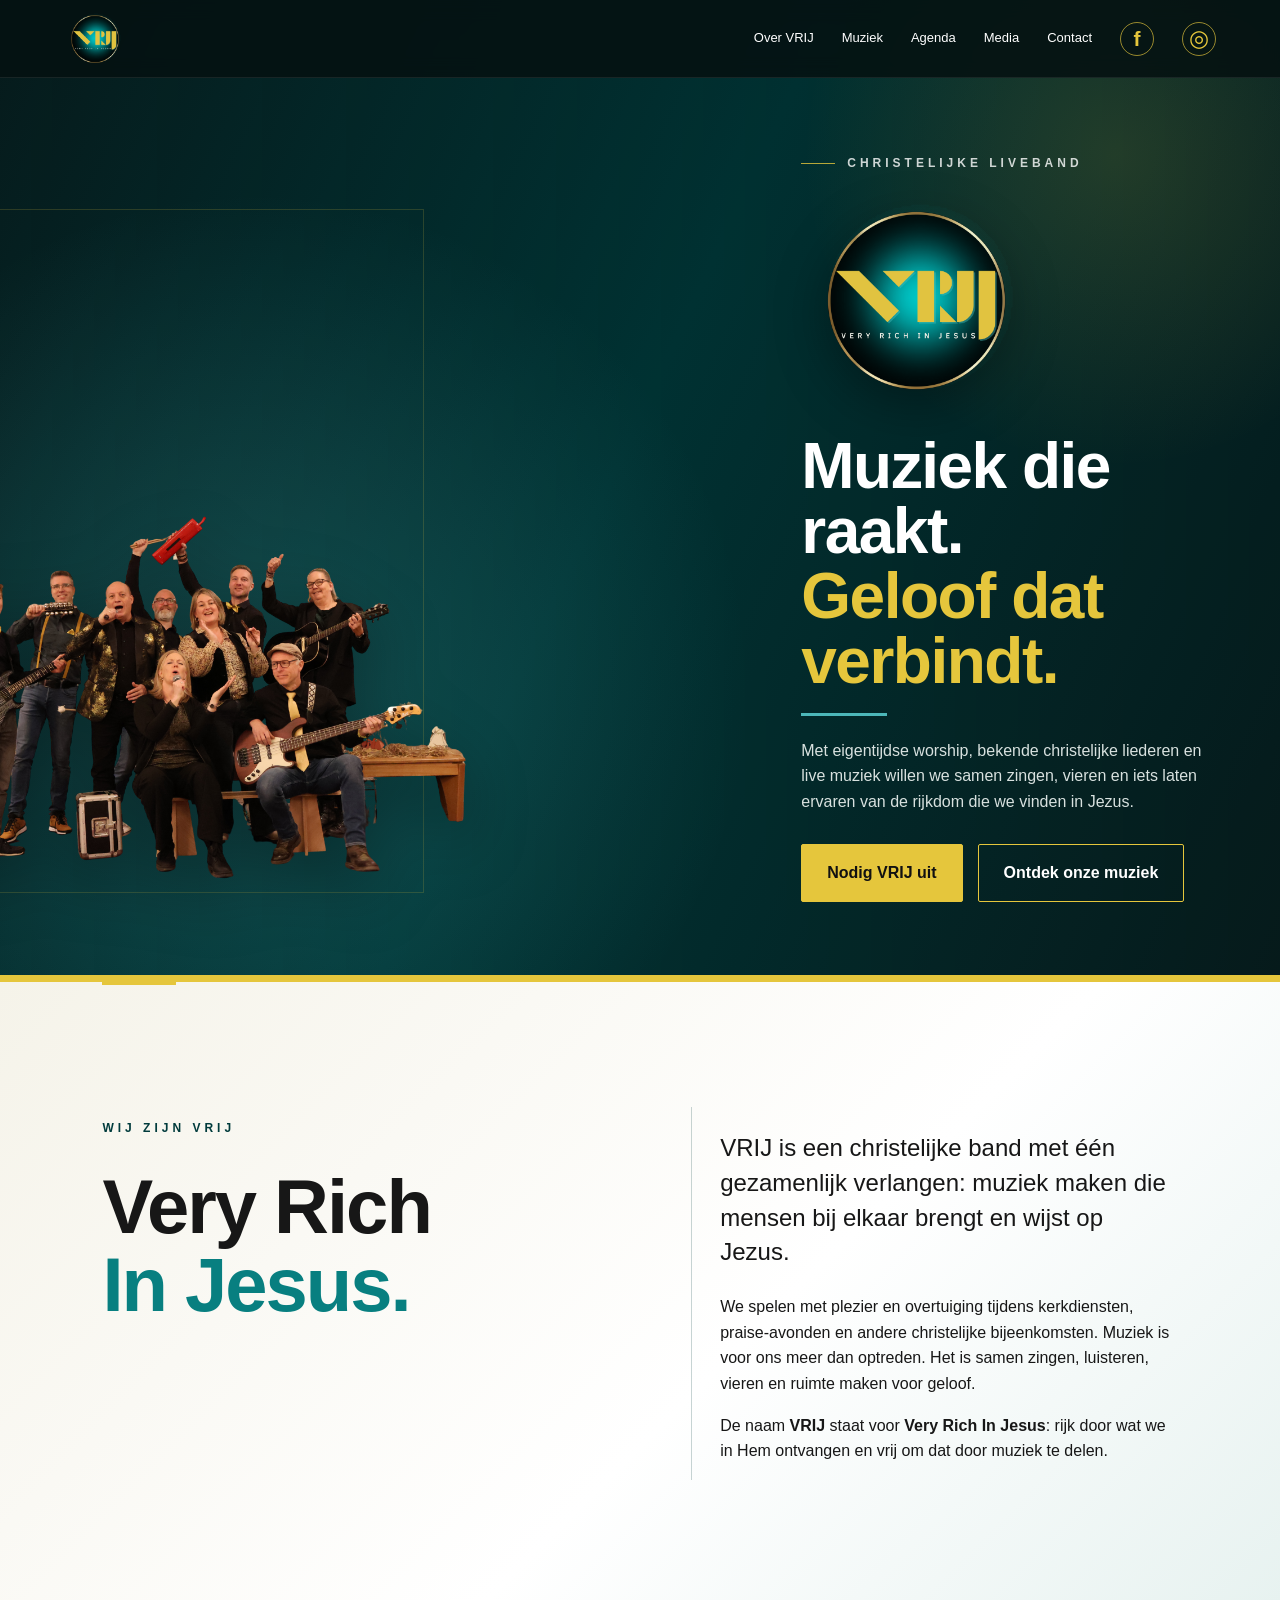
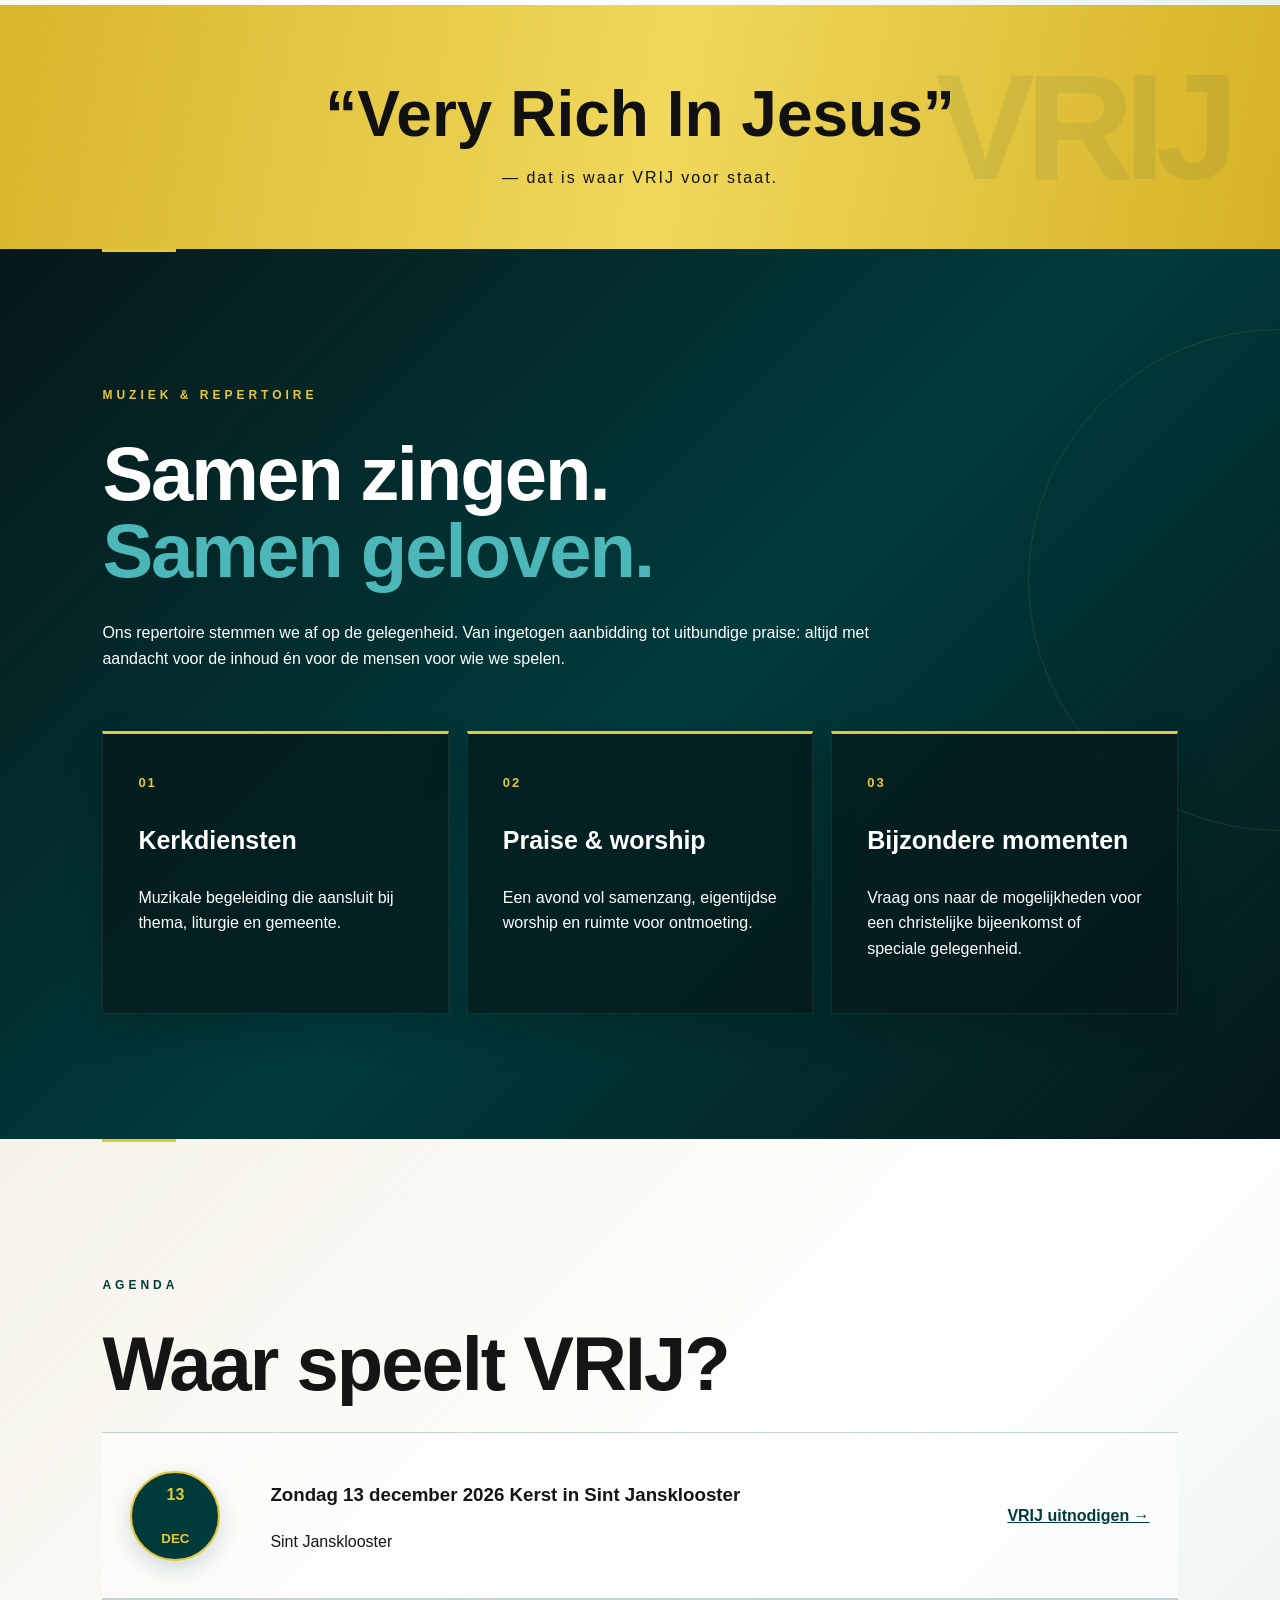
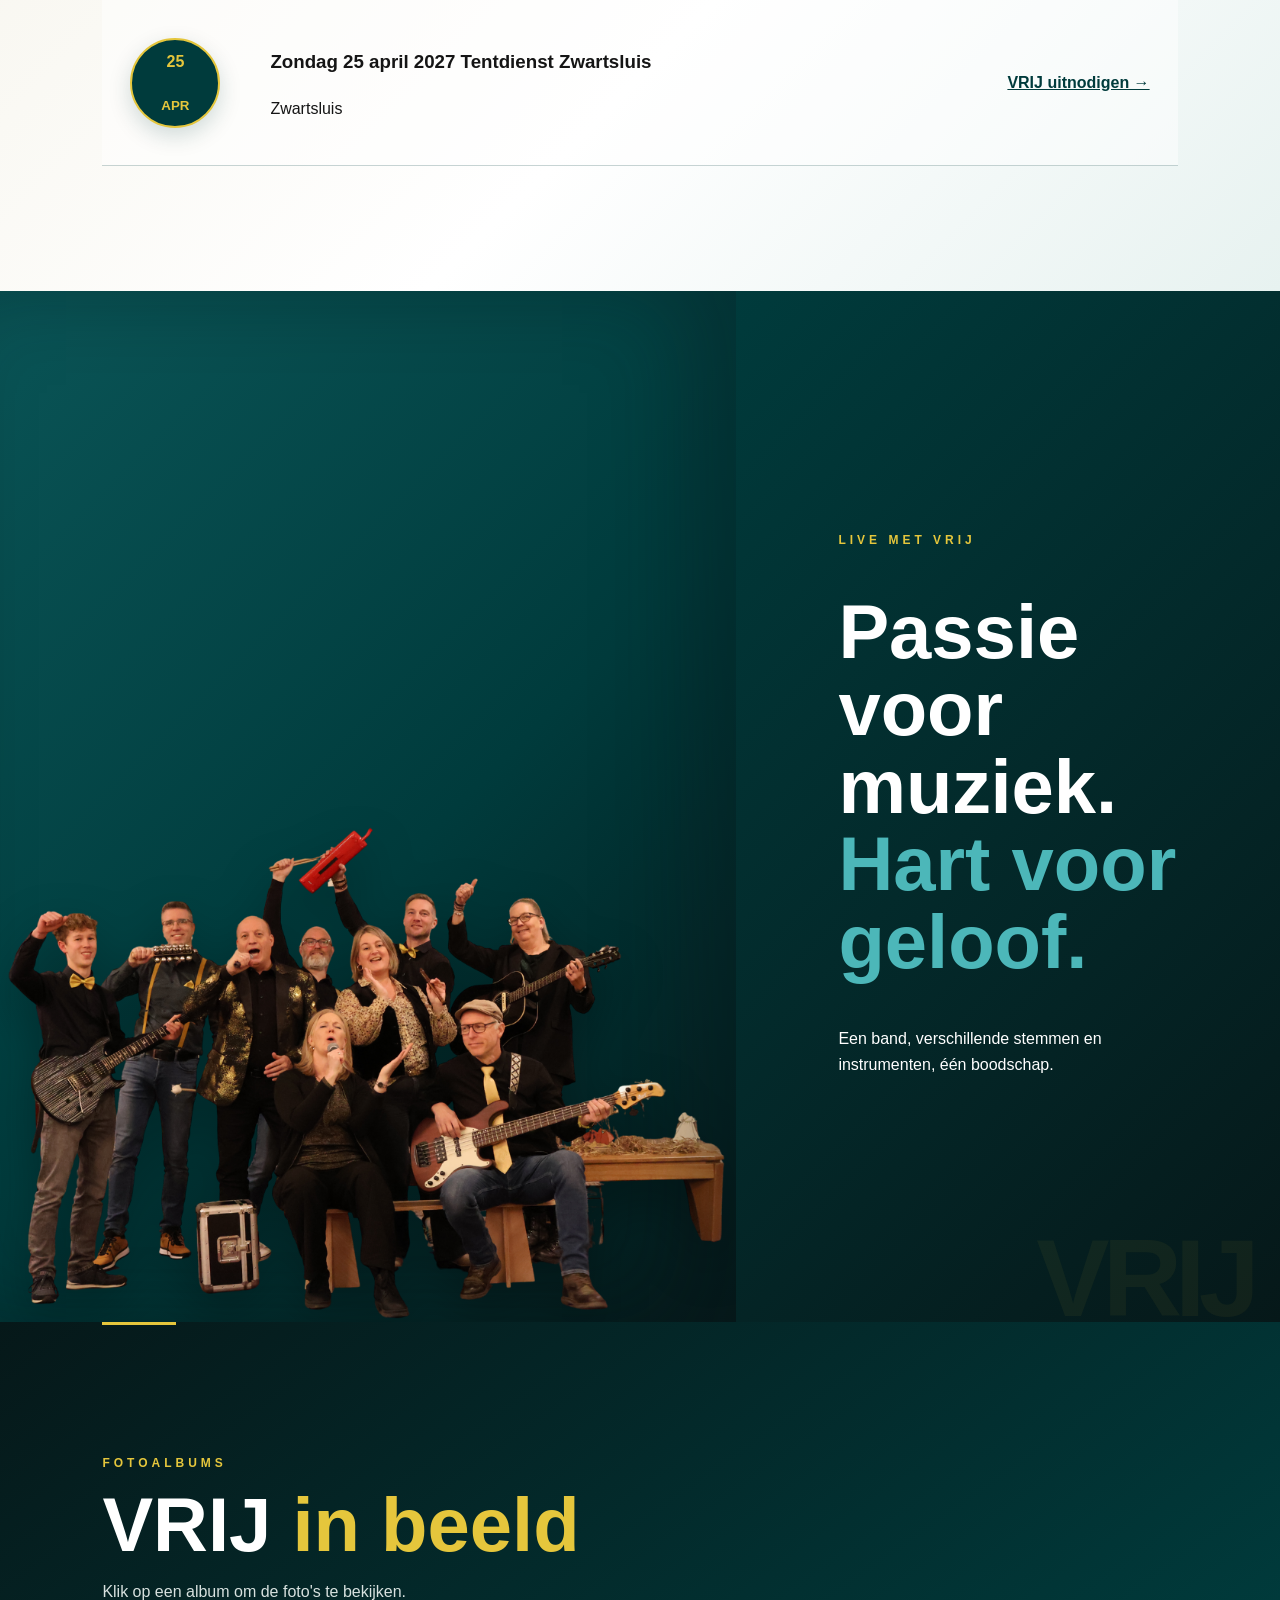
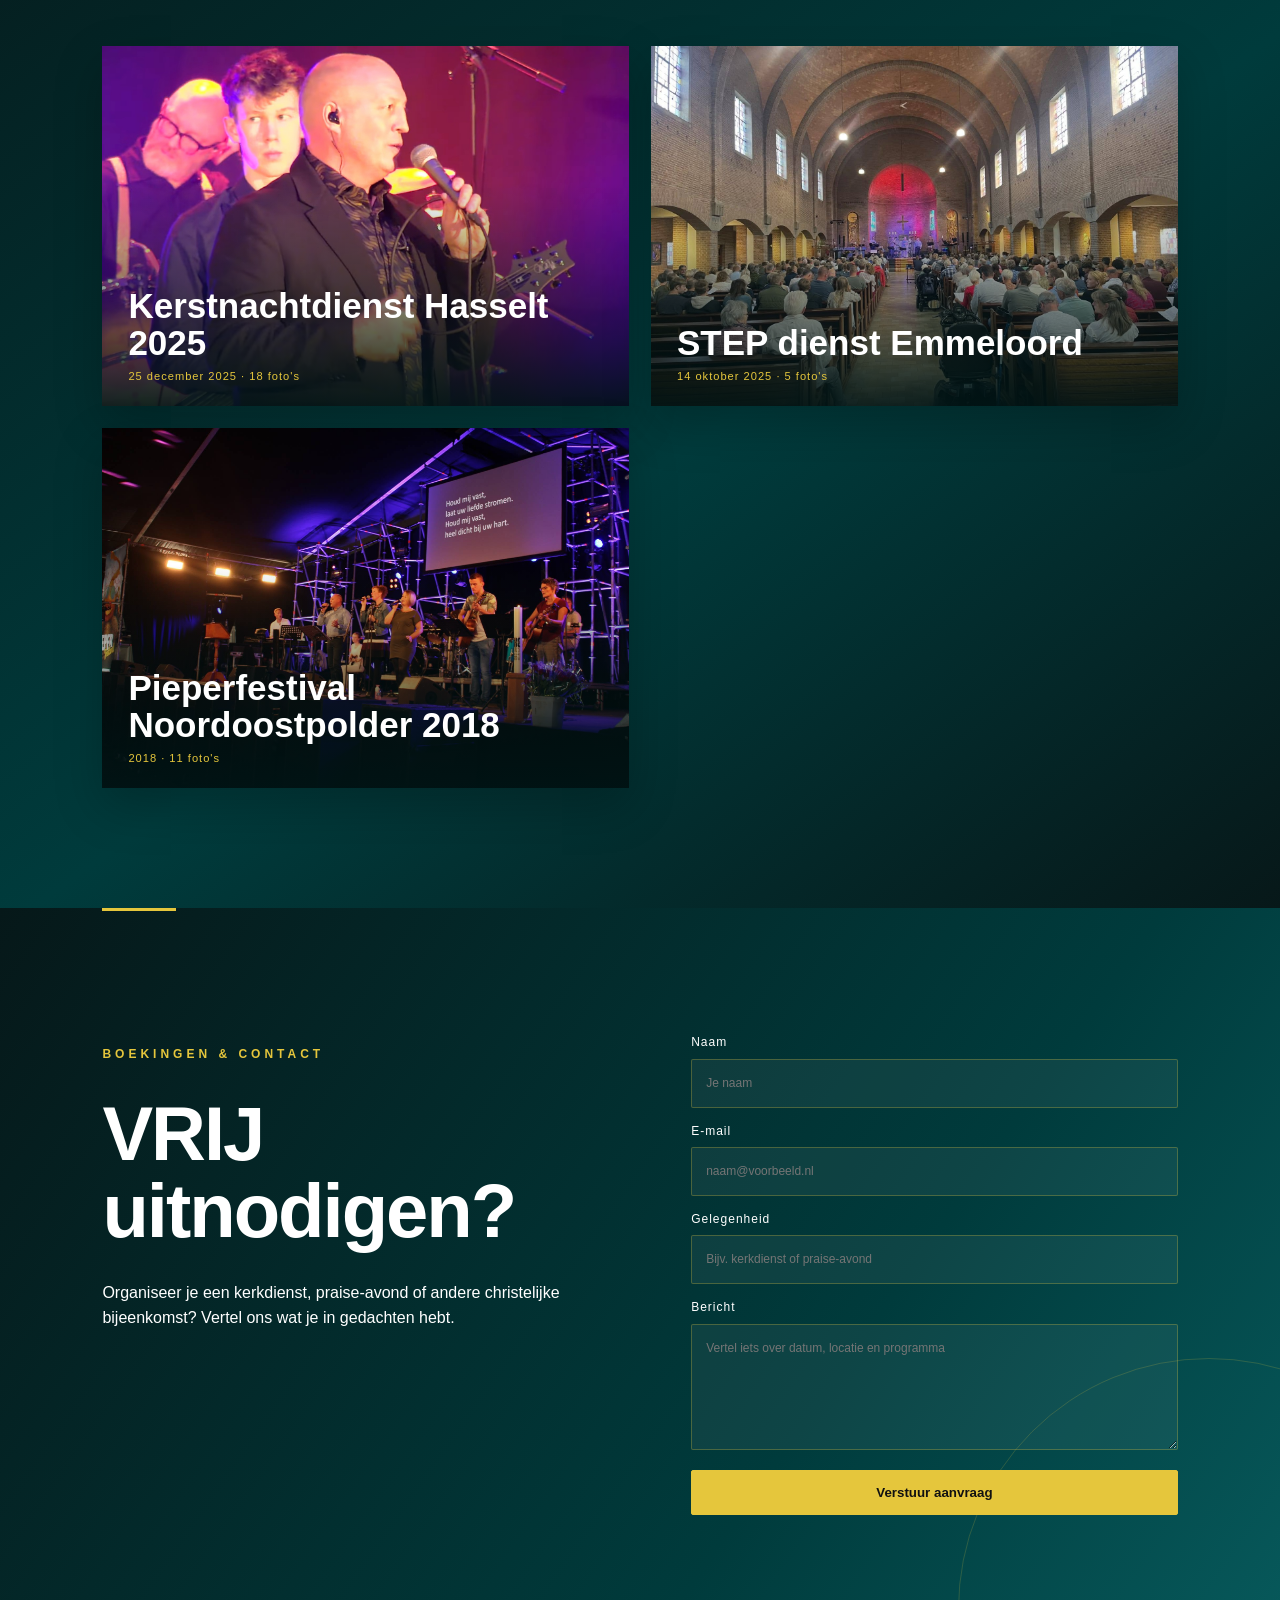
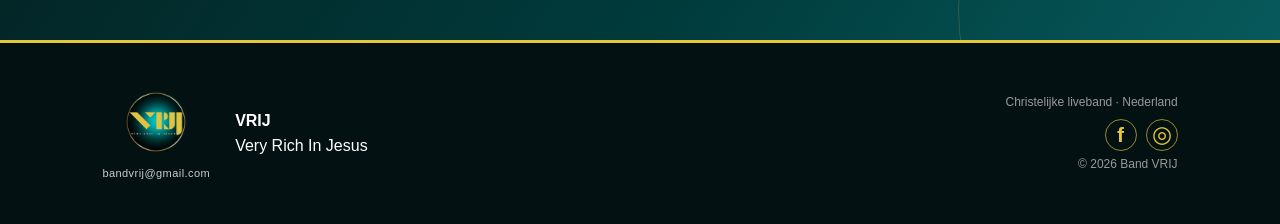
==== commit 2a907c11: "Voeg fotoalbum Pieperfestival Noordoostpolder 2018 toe" ====
--- a/index.html
+++ b/index.html
@@ -53,6 +53,10 @@
 <img src="Zaal%20vol.jpg" alt="STEP dienst Emmeloord">
 <span class="album-cover-overlay"><strong>STEP dienst Emmeloord</strong><small>14 oktober 2025 · 5 foto's</small></span>
 </button>
+<button class="album-cover" type="button" data-album="pieper2018" aria-label="Open fotoalbum Pieperfestival Noordoostpolder 2018">
+<img src="41789685_1992916711000531_5337178240366673920_n.jpg" alt="Band VRIJ tijdens Pieperfestival Noordoostpolder 2018">
+<span class="album-cover-overlay"><strong>Pieperfestival Noordoostpolder 2018</strong><small>2018 · 11 foto's</small></span>
+</button>
 </div>
 </section>
 
@@ -67,6 +71,7 @@
 
 <script>
 const photoAlbums={
+ pieper2018:{title:"Pieperfestival Noordoostpolder 2018",date:"2018",photos:["41789685_1992916711000531_5337178240366673920_n.jpg","41957983_1992916851000517_1722961697414578176_n.jpg","41968647_1992916821000520_3788286916009394176_n.jpg","41971917_1992916611000541_4717758074117423104_n.jpg","41991144_1992916751000527_5947251853405192192_n.jpg","41992188_1992916737667195_247796226882273280_n.jpg","42087331_1992916787667190_3569620149466038272_n.jpg","42099750_1992916744333861_9150576984047222784_n.jpg","42102930_1992916621000540_4451592104606433280_n.jpg","42117756_1992916834333852_6858721553740201984_n.jpg","42130598_1992916764333859_3053166141896654848_n.jpg"]},
  step:{title:"STEP dienst Emmeloord",date:"14 oktober 2025",photos:["Foto%20vanachter%20drumstel.jpg","Oefenen%20podium.jpg","Podium.jpg","Zaal%20vol.jpg","Zaal%20vol2.jpg"]},
  hasselt:{title:"Kerstnachtdienst Hasselt 2025",date:"25 december 2025",photos:["Screenshot_20251225_162623_YouTube.jpg","Screenshot_20251225_162744_YouTube.jpg","Screenshot_20251225_162811_YouTube.jpg","Screenshot_20251225_162939_YouTube.jpg","Screenshot_20251225_163012_YouTube.jpg","Screenshot_20251225_163324_YouTube.jpg","Screenshot_20251225_163431_YouTube.jpg","Screenshot_20251225_163636_YouTube.jpg","Screenshot_20251225_163734_YouTube.jpg","Screenshot_20251225_163743_YouTube.jpg","Screenshot_20251225_163806_YouTube.jpg","Screenshot_20251225_170602_YouTube.jpg","Screenshot_20251225_170621_YouTube.jpg","Screenshot_20251225_170639_YouTube.jpg","Screenshot_20251225_170648_YouTube.jpg","Screenshot_20251225_170706_YouTube.jpg","Screenshot_20251225_170933_YouTube.jpg","Screenshot_20251225_171002_YouTube.jpg"]}
 };
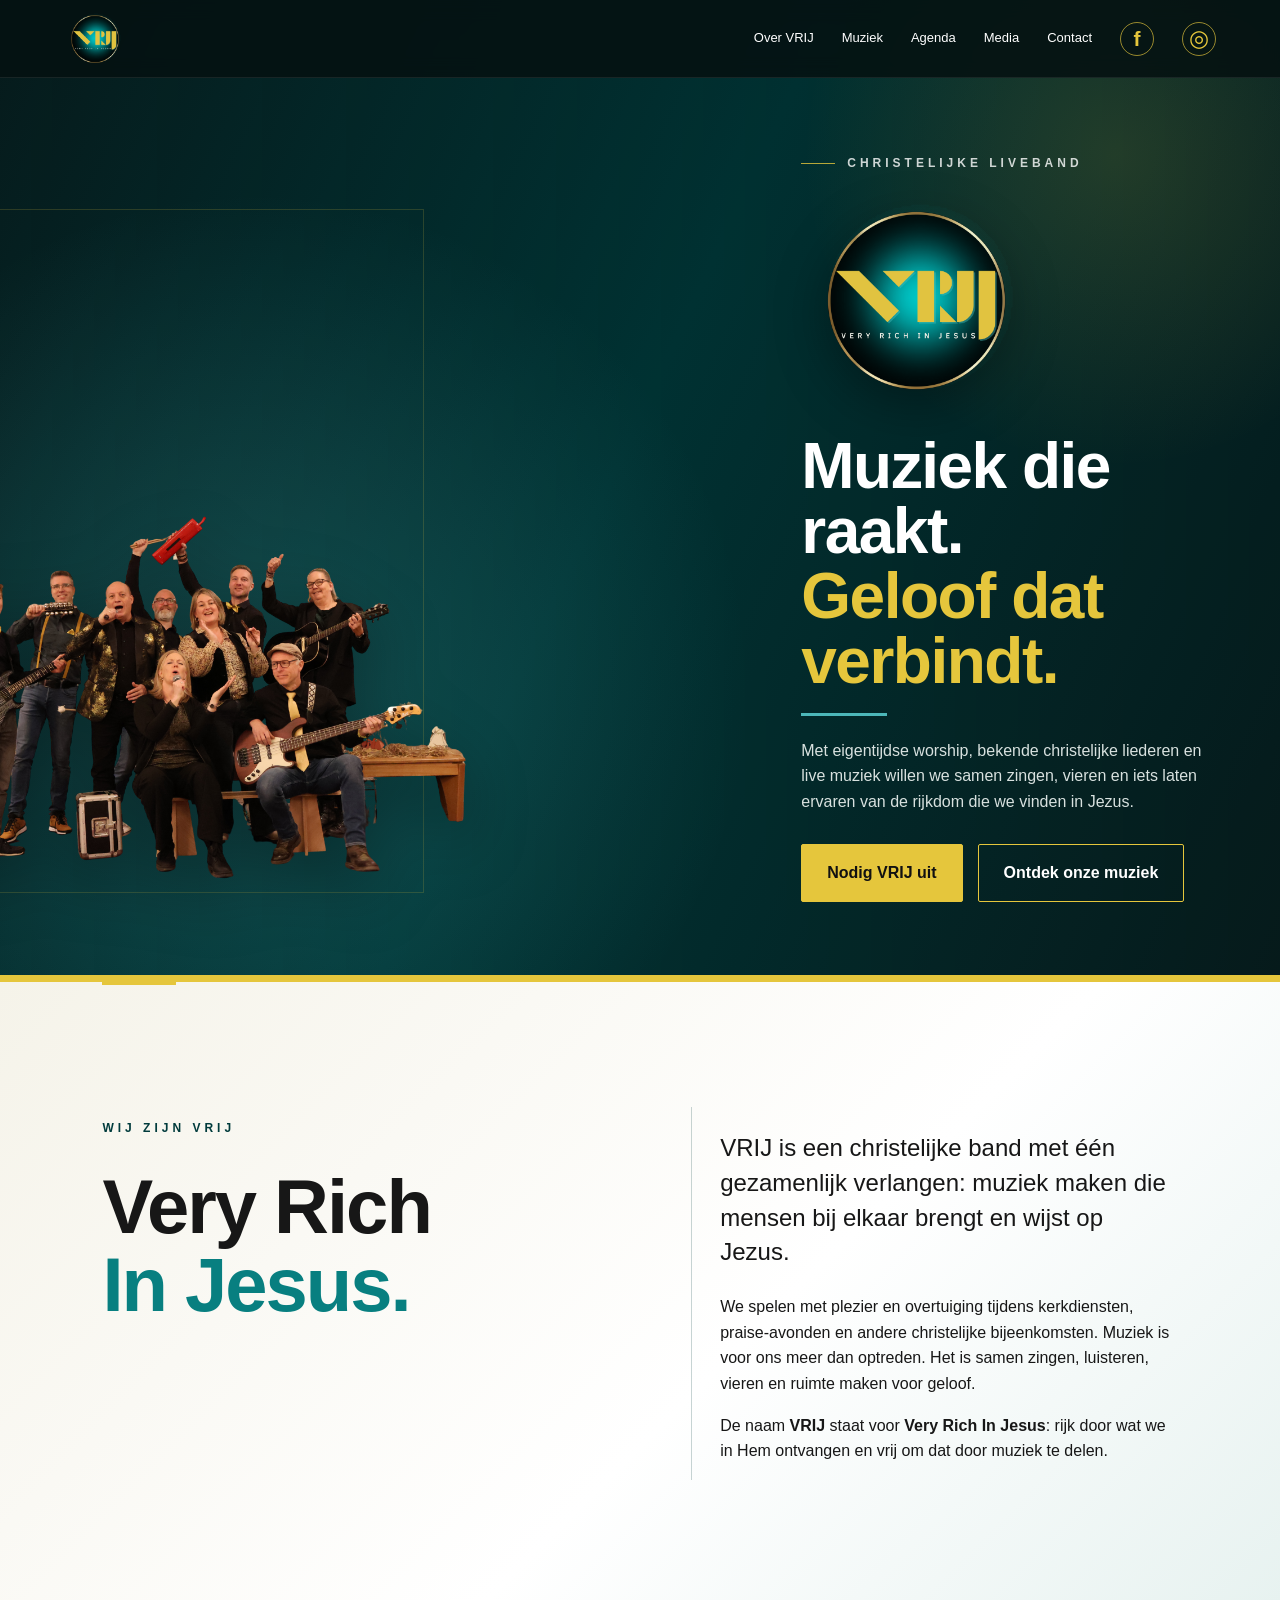
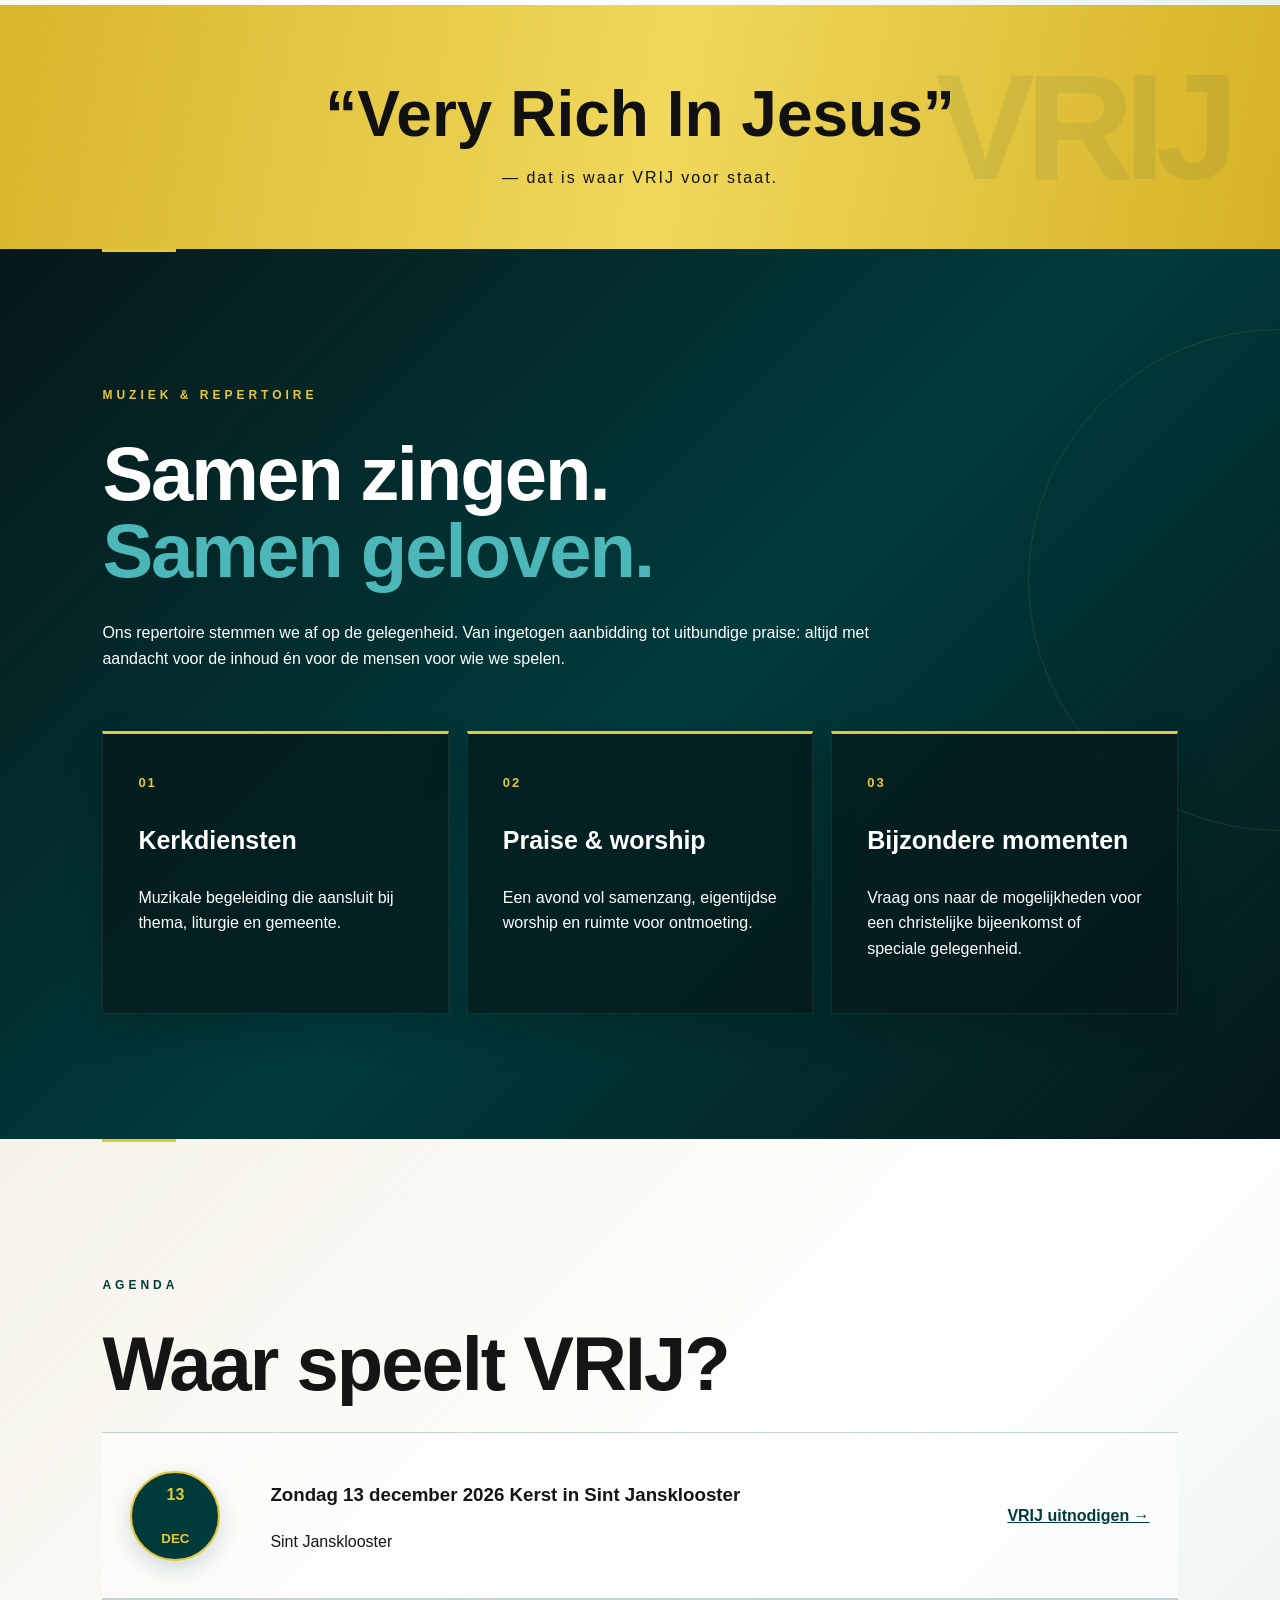
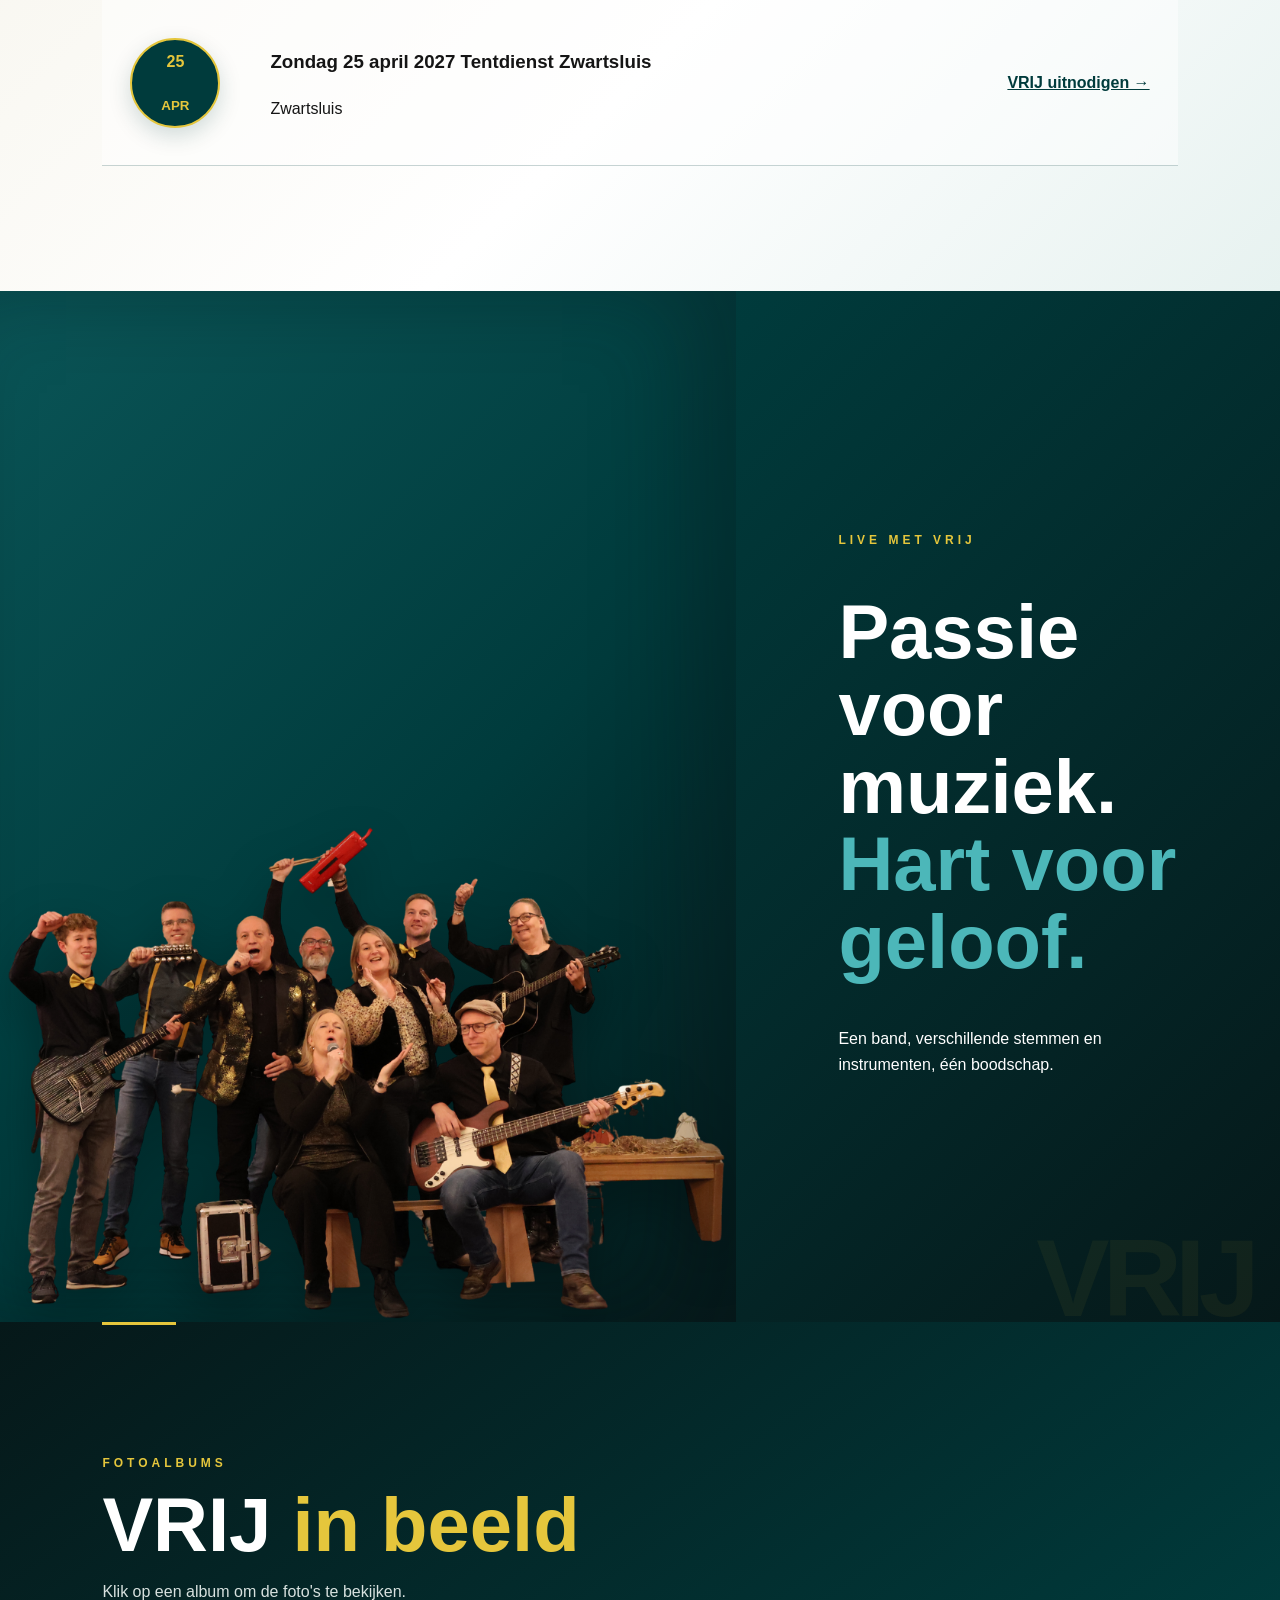
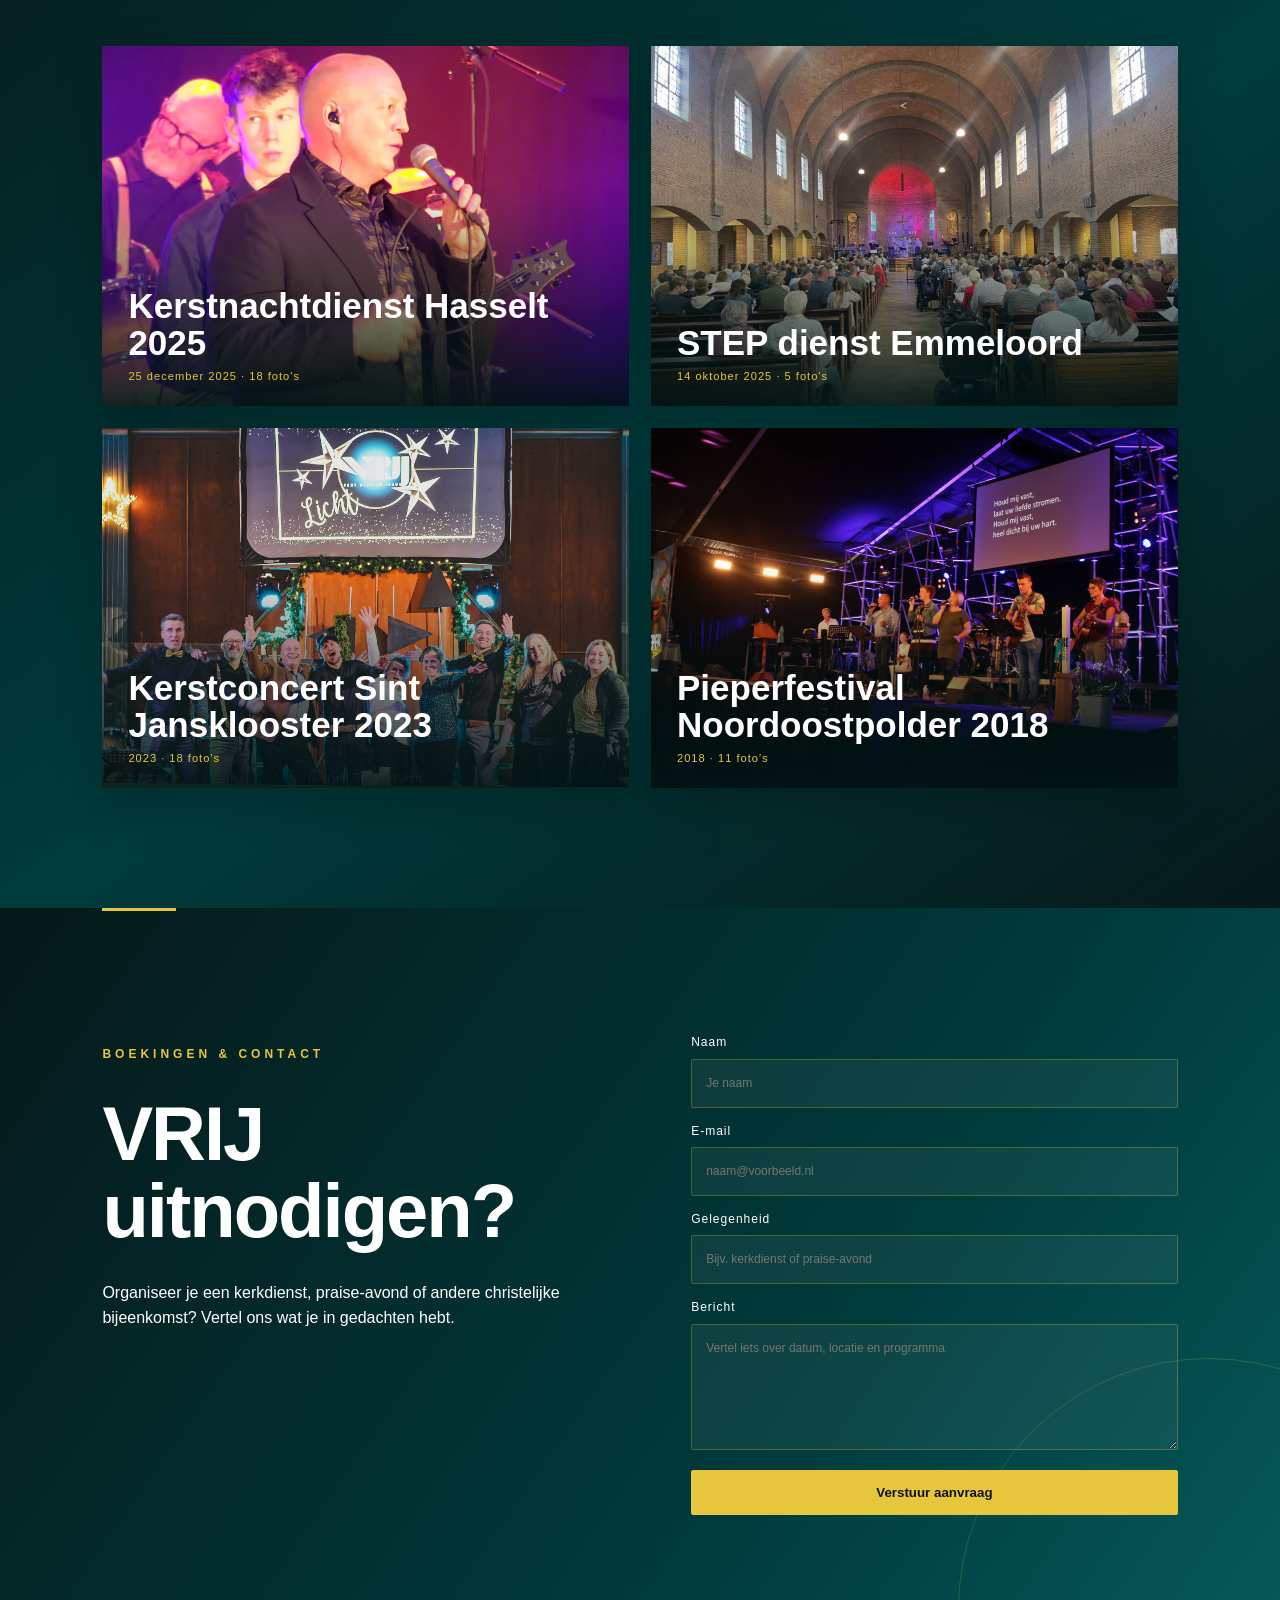
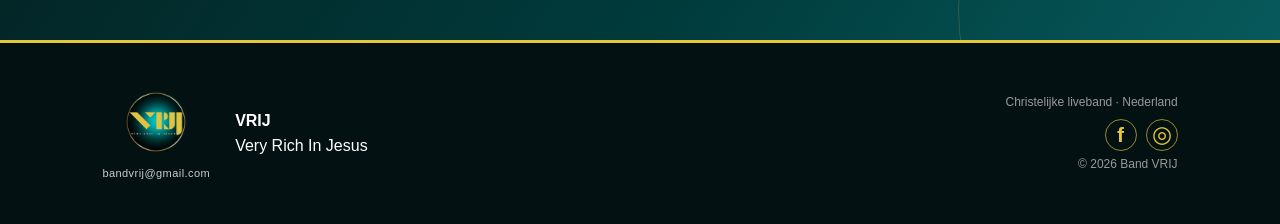
==== commit cde560b1: "Voeg fotoalbum Kerstconcert Sint Jansklooster 2023 toe met 18 foto's" ====
--- a/index.html
+++ b/index.html
@@ -53,6 +53,10 @@
 <img src="Zaal%20vol.jpg" alt="STEP dienst Emmeloord">
 <span class="album-cover-overlay"><strong>STEP dienst Emmeloord</strong><small>14 oktober 2025 · 5 foto's</small></span>
 </button>
+<button class="album-cover" type="button" data-album="sintjansklooster2023" aria-label="Open fotoalbum Kerstconcert Sint Jansklooster 2023">
+<img src="480707230_1303789824123571_1839366873850665683_n.jpg" alt="Kerstconcert Sint Jansklooster 2023">
+<span class="album-cover-overlay"><strong>Kerstconcert Sint Jansklooster 2023</strong><small>2023 · 18 foto's</small></span>
+</button>
 <button class="album-cover" type="button" data-album="pieper2018" aria-label="Open fotoalbum Pieperfestival Noordoostpolder 2018">
 <img src="41789685_1992916711000531_5337178240366673920_n.jpg" alt="Band VRIJ tijdens Pieperfestival Noordoostpolder 2018">
 <span class="album-cover-overlay"><strong>Pieperfestival Noordoostpolder 2018</strong><small>2018 · 11 foto's</small></span>
@@ -71,6 +75,7 @@
 
 <script>
 const photoAlbums={
+ sintjansklooster2023:{title:"Kerstconcert Sint Jansklooster 2023",date:"2023",photos:["480690852_1303789540790266_490586976068008538_n.jpg","480697372_1303789817456905_2198297915608268955_n.jpg","480703815_1303789364123617_104982230084340216_n.jpg","480704503_1303787514123802_5935215660028987327_n.jpg","480707230_1303789824123571_1839366873850665683_n.jpg","480707642_1303789814123572_2587837030467009719_n.jpg","480840191_1303789650790255_8559353909580124903_n.jpg","480995747_1303789340790286_5218622544073508578_n.jpg","481003468_1303789594123594_2883366702379584379_n.jpg","481072532_1303789684123585_1689096185054898880_n.jpg","481074122_1303789414123612_4638501030044731573_n.jpg","481210782_1303789514123602_5581521501003239395_n.jpg","481258623_1303789600790260_9047672640675514260_n.jpg","481259940_1303789344123619_4537443142836106398_n.jpg","481346793_1303789580790262_5850838500934147191_n.jpg","481355210_1303787470790473_2628132156301678060_n.jpg","481356299_1303787677457119_6387693175013441023_n.jpg","481701156_1303789424123611_7876469461352225791_n.jpg"]},
  pieper2018:{title:"Pieperfestival Noordoostpolder 2018",date:"2018",photos:["41789685_1992916711000531_5337178240366673920_n.jpg","41957983_1992916851000517_1722961697414578176_n.jpg","41968647_1992916821000520_3788286916009394176_n.jpg","41971917_1992916611000541_4717758074117423104_n.jpg","41991144_1992916751000527_5947251853405192192_n.jpg","41992188_1992916737667195_247796226882273280_n.jpg","42087331_1992916787667190_3569620149466038272_n.jpg","42099750_1992916744333861_9150576984047222784_n.jpg","42102930_1992916621000540_4451592104606433280_n.jpg","42117756_1992916834333852_6858721553740201984_n.jpg","42130598_1992916764333859_3053166141896654848_n.jpg"]},
  step:{title:"STEP dienst Emmeloord",date:"14 oktober 2025",photos:["Foto%20vanachter%20drumstel.jpg","Oefenen%20podium.jpg","Podium.jpg","Zaal%20vol.jpg","Zaal%20vol2.jpg"]},
  hasselt:{title:"Kerstnachtdienst Hasselt 2025",date:"25 december 2025",photos:["Screenshot_20251225_162623_YouTube.jpg","Screenshot_20251225_162744_YouTube.jpg","Screenshot_20251225_162811_YouTube.jpg","Screenshot_20251225_162939_YouTube.jpg","Screenshot_20251225_163012_YouTube.jpg","Screenshot_20251225_163324_YouTube.jpg","Screenshot_20251225_163431_YouTube.jpg","Screenshot_20251225_163636_YouTube.jpg","Screenshot_20251225_163734_YouTube.jpg","Screenshot_20251225_163743_YouTube.jpg","Screenshot_20251225_163806_YouTube.jpg","Screenshot_20251225_170602_YouTube.jpg","Screenshot_20251225_170621_YouTube.jpg","Screenshot_20251225_170639_YouTube.jpg","Screenshot_20251225_170648_YouTube.jpg","Screenshot_20251225_170706_YouTube.jpg","Screenshot_20251225_170933_YouTube.jpg","Screenshot_20251225_171002_YouTube.jpg"]}
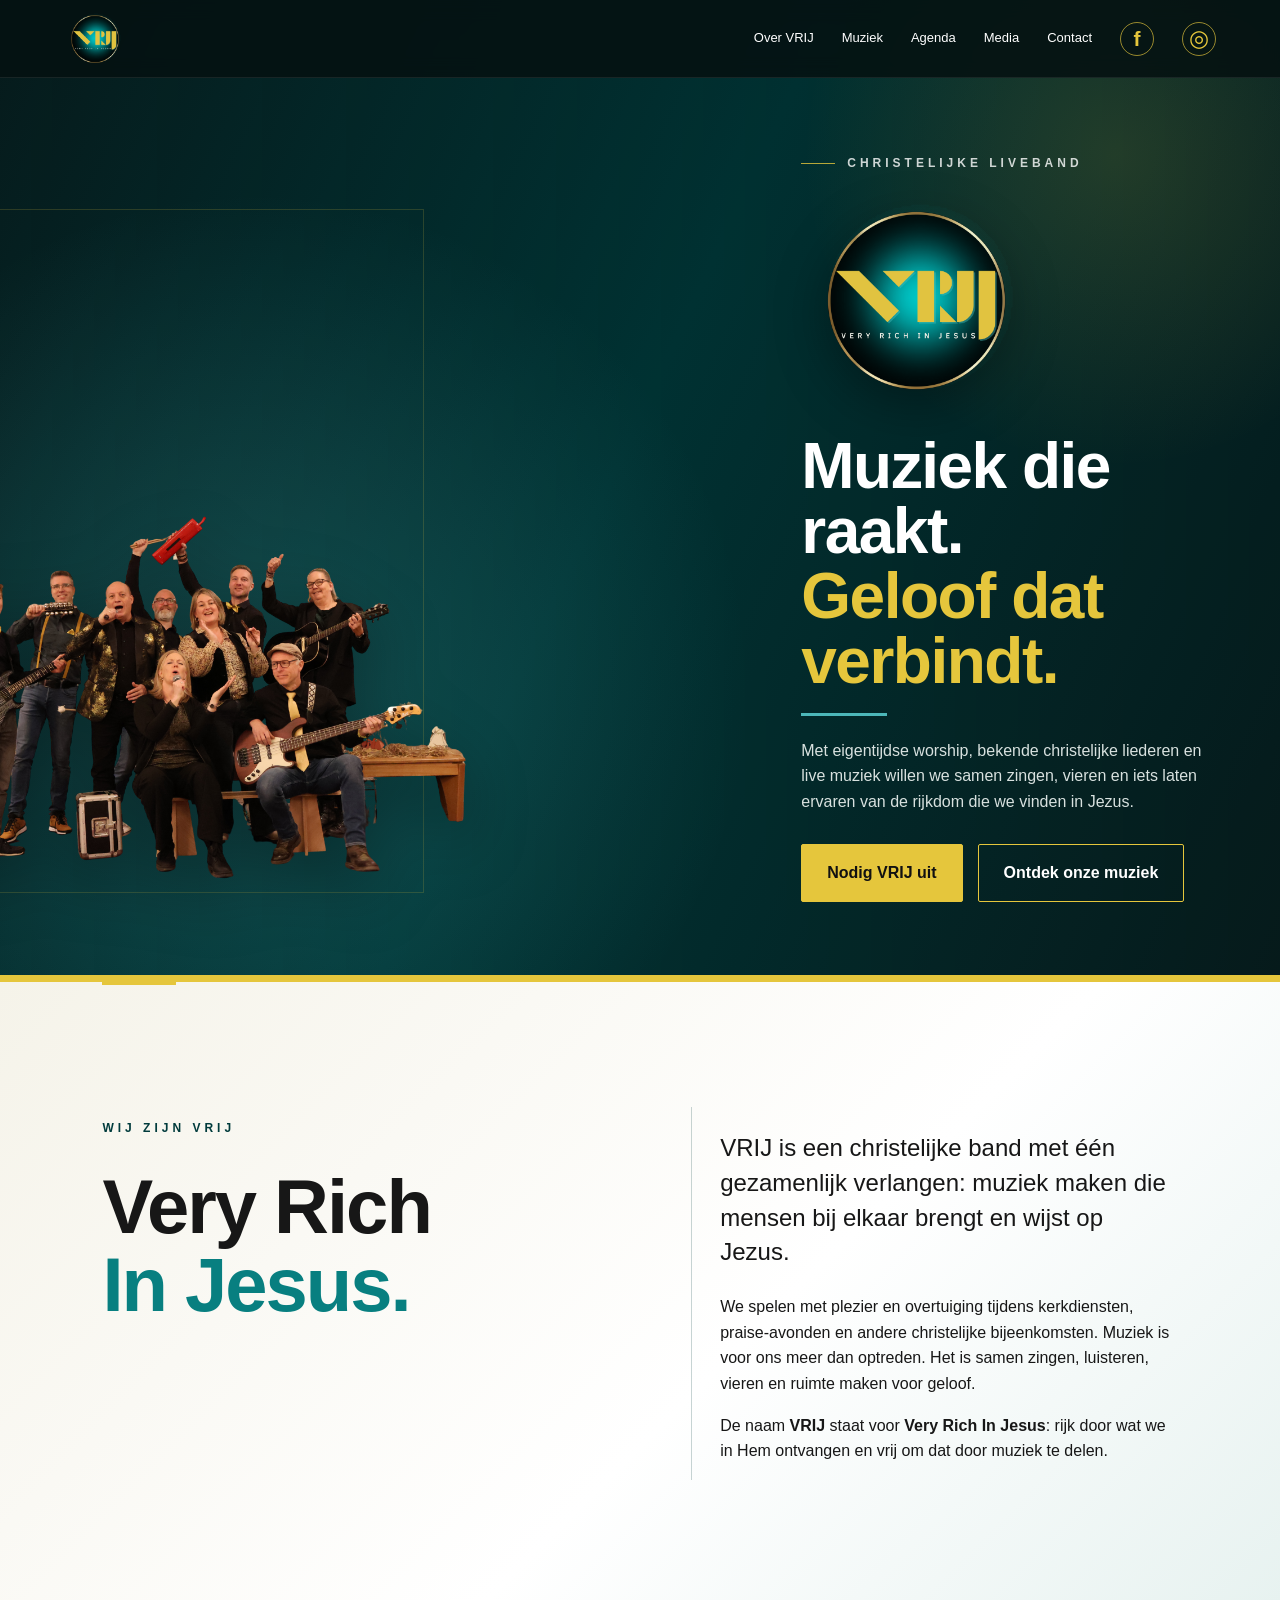
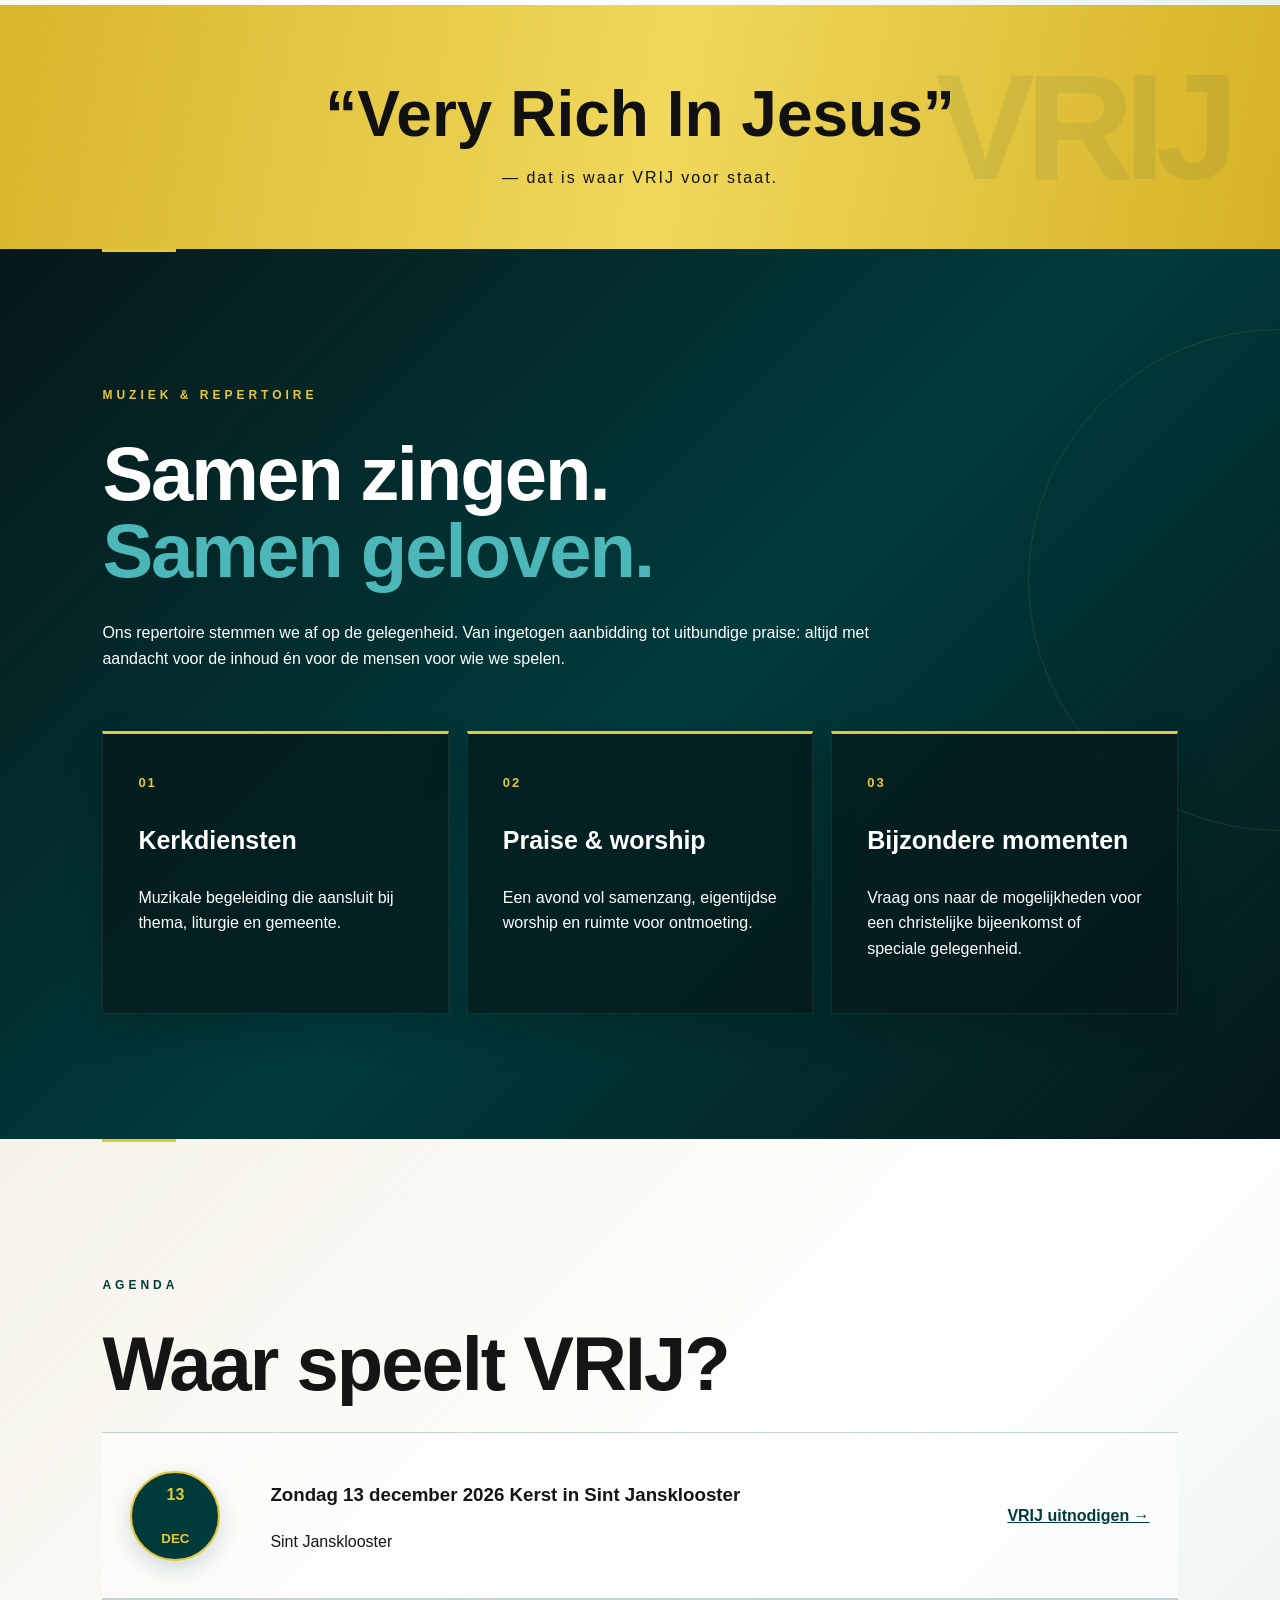
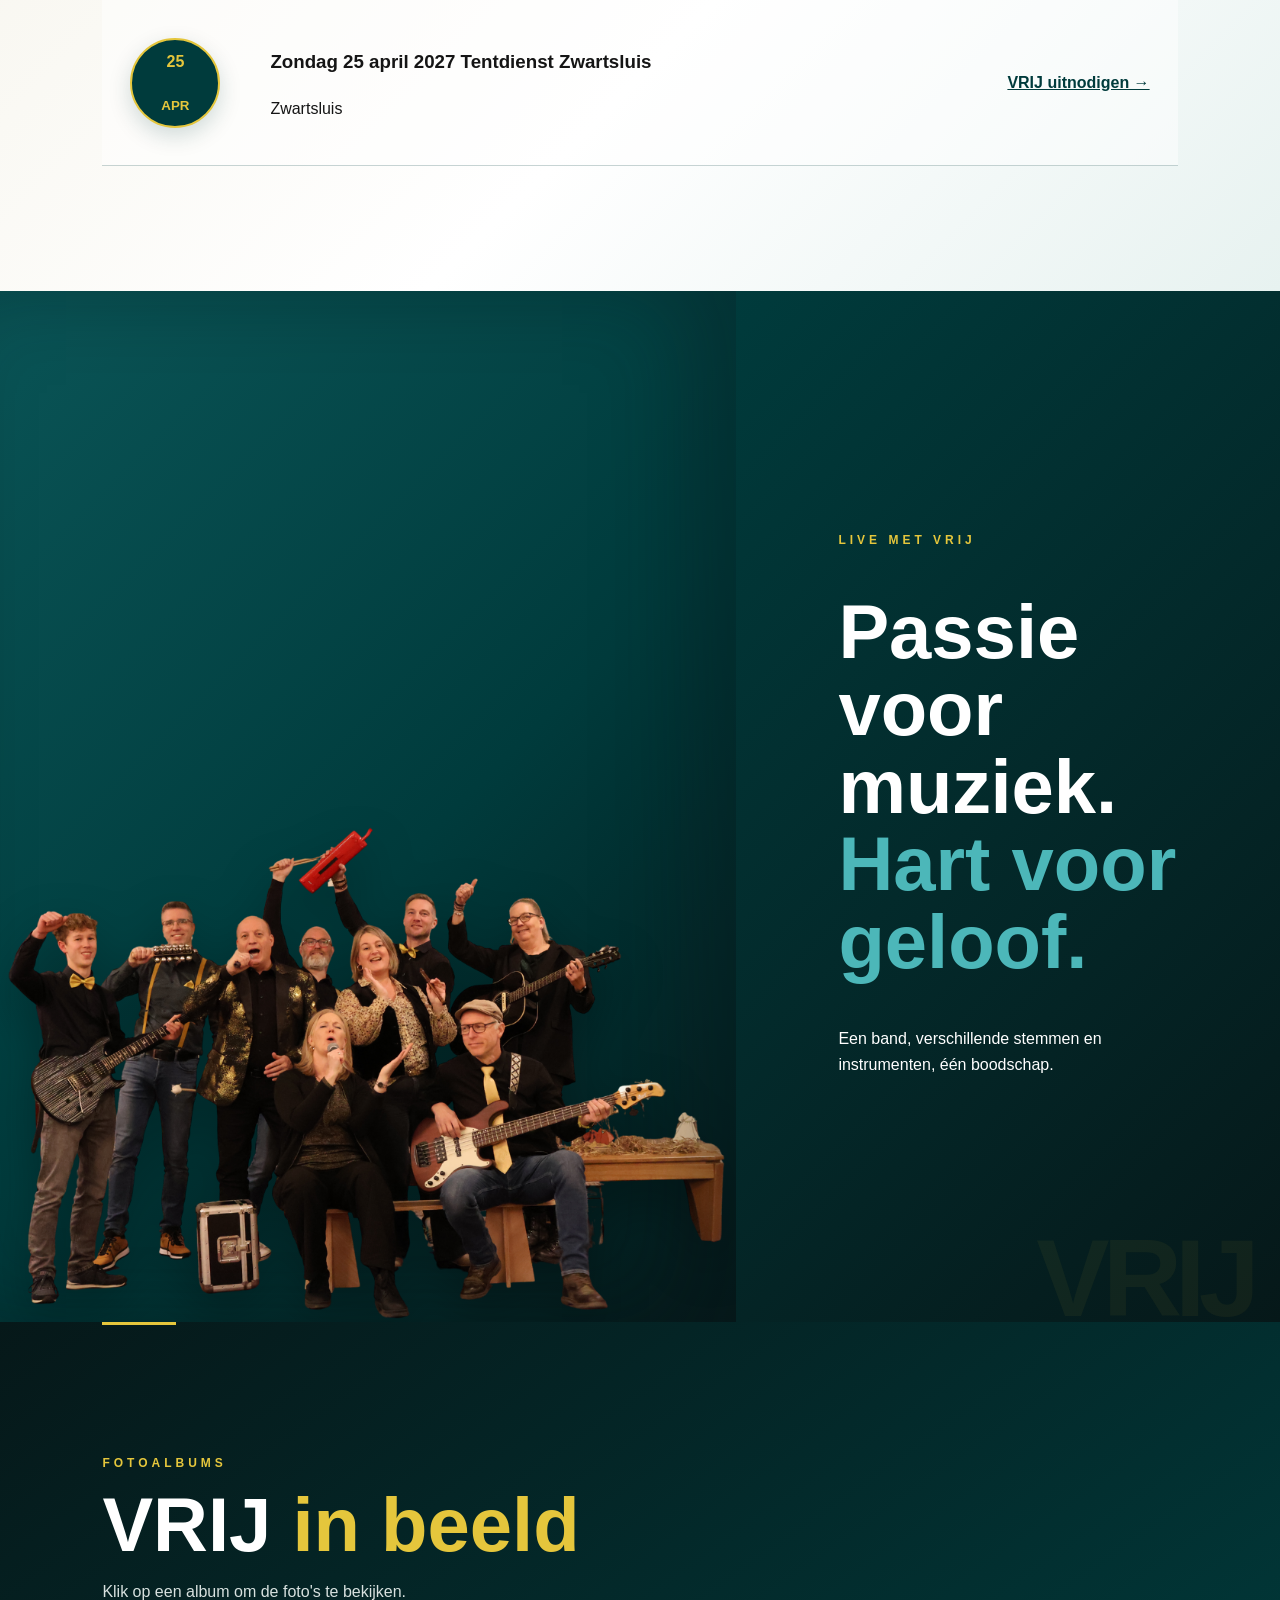
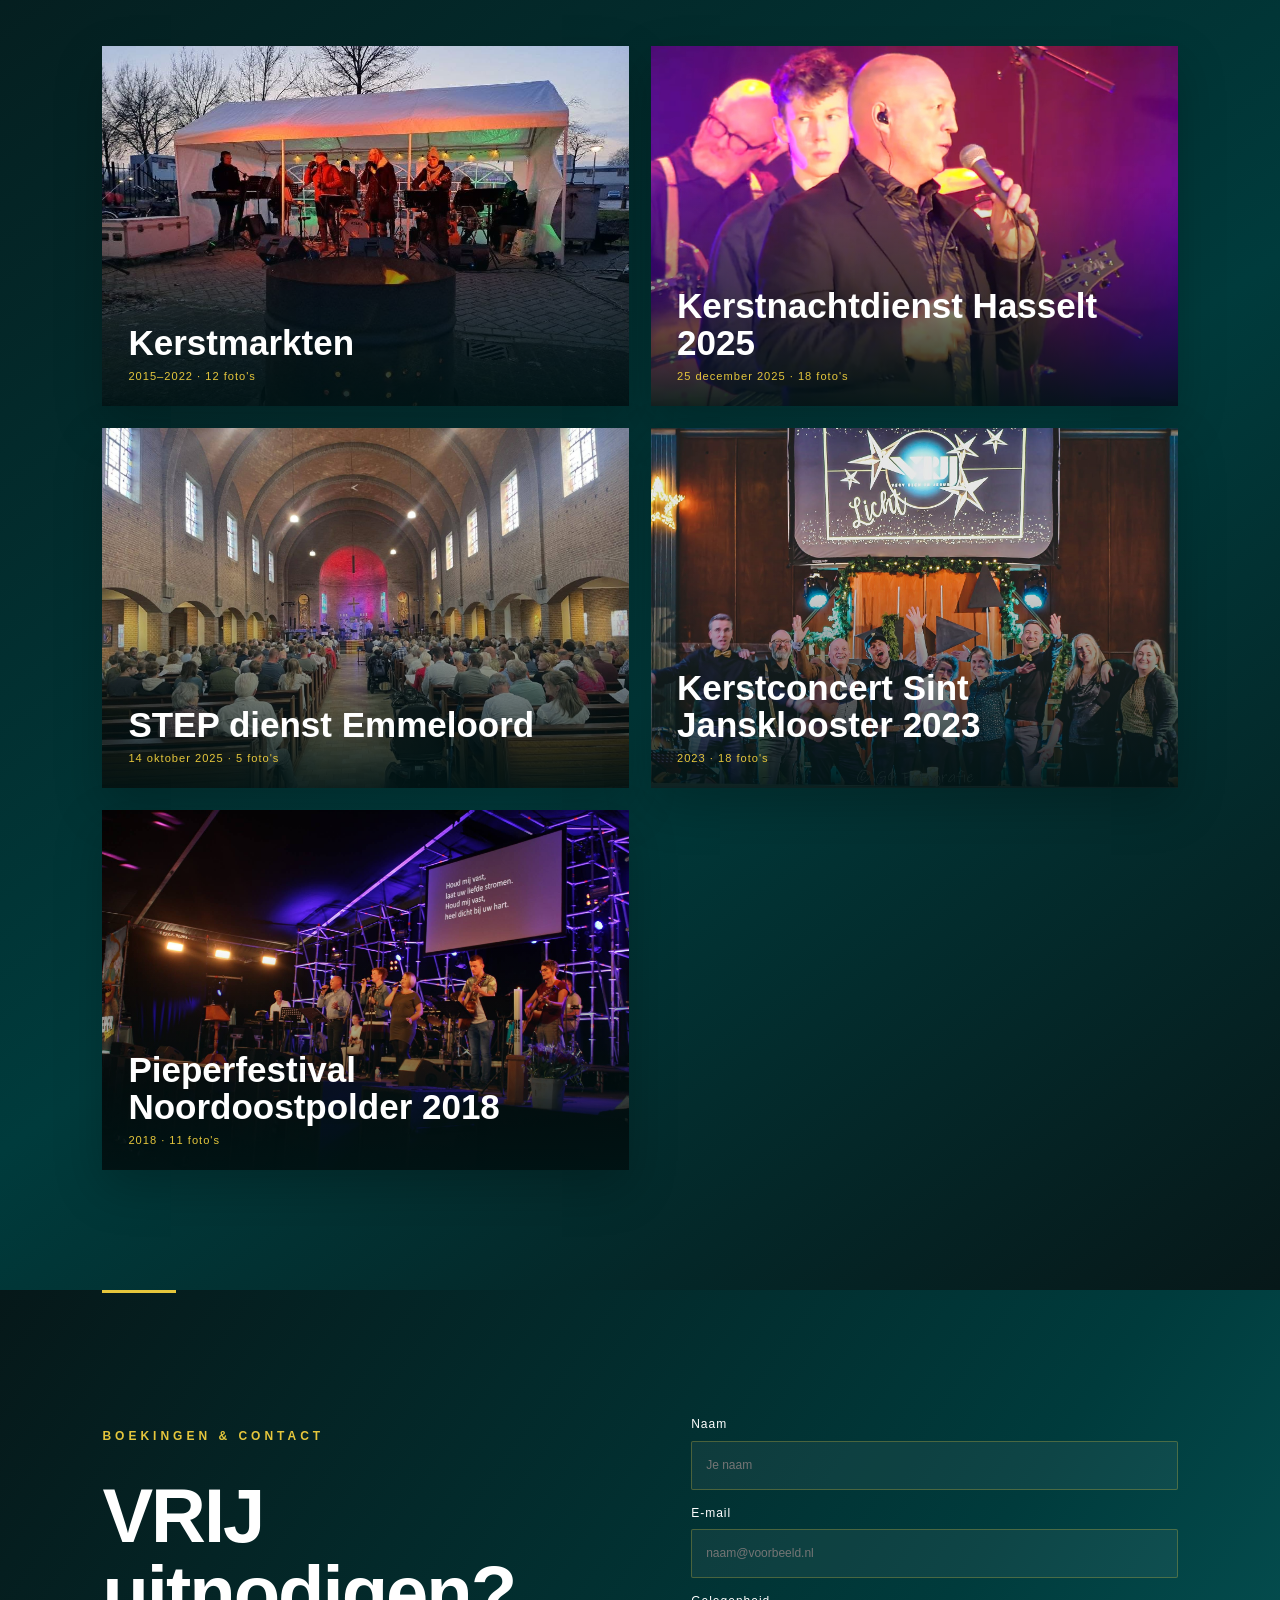
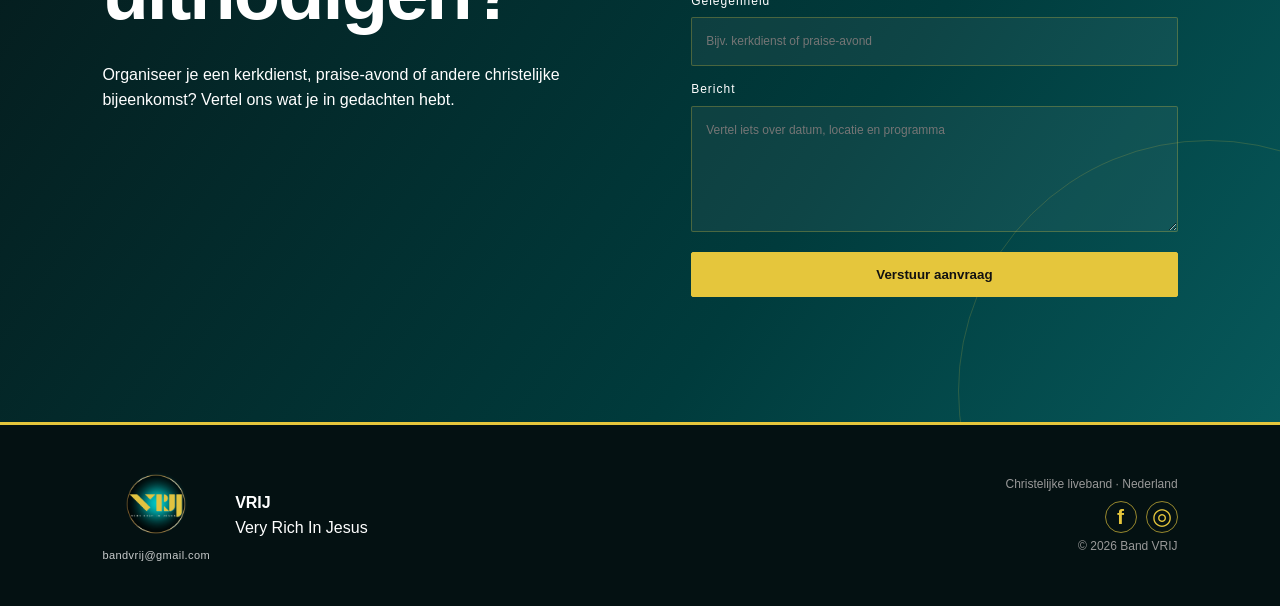
==== commit 84a9bd08: "Voeg fotoalbum Kerstmarkten toe in omgekeerd chronologische volgorde met bijschriften" ====
--- a/index.html
+++ b/index.html
@@ -45,6 +45,11 @@
 <section class="albums-overview band-section dark-section" id="fotoalbums">
 <div class="albums-heading"><p class="eyebrow">FOTOALBUMS</p><h2>VRIJ <span>in beeld</span></h2><p>Klik op een album om de foto's te bekijken.</p></div>
 <div class="album-covers">
+<button class="album-cover" type="button" data-album="kerstmarkten" aria-label="Open fotoalbum Kerstmarkten">
+<img src="Kerstmarkt%20Philadelphia%202022.jpg" alt="Kerstmarkten">
+<span class="album-cover-overlay"><strong>Kerstmarkten</strong><small>2015–2022 · 12 foto's</small></span>
+</button>
+
 <button class="album-cover" type="button" data-album="hasselt" aria-label="Open fotoalbum Kerstnachtdienst Hasselt 2025">
 <img src="Screenshot_20251225_171002_YouTube.jpg" alt="Kerstnachtdienst Hasselt 2025">
 <span class="album-cover-overlay"><strong>Kerstnachtdienst Hasselt 2025</strong><small>25 december 2025 · 18 foto's</small></span>
@@ -75,13 +80,14 @@
 
 <script>
 const photoAlbums={
+ kerstmarkten:{title:"Kerstmarkten",date:"2015–2022",photos:["Kerstmarkt%20Philadelphia%202022.jpg","Lichtjestocht%20Emmeloord%202022.jpg","Lichtjestocht%20Emmeloord%202021.jpg","Lichtjestocht%20Emmeloord%202021-2.jpg","Lichtjestocht%20Emmeloord%202021-3.jpg","Lichtjestocht%20Emmeloord%202021-4.jpg","Lichtjestocht%20Emmeloord%202021-5.jpg","Lichtjestocht%20Emmeloord%202021-6.jpg","Delden%202018.jpg","Lichtjestocht%20Emmeloord%202015.jpg","Lichtjestocht%20Emmeloord%202015-2.jpg","Lichtjestocht%20Emmeloord%202015-3.jpg"],captions:["Kerstmarkt Philadelphia – 2022","Lichtjestocht Emmeloord – 2022","Lichtjestocht Emmeloord – 2021","Lichtjestocht Emmeloord – 2021","Lichtjestocht Emmeloord – 2021","Lichtjestocht Emmeloord – 2021","Lichtjestocht Emmeloord – 2021","Lichtjestocht Emmeloord – 2021","Delden – 2018","Lichtjestocht Emmeloord – 2015","Lichtjestocht Emmeloord – 2015","Lichtjestocht Emmeloord – 2015"]},
  sintjansklooster2023:{title:"Kerstconcert Sint Jansklooster 2023",date:"2023",photos:["480690852_1303789540790266_490586976068008538_n.jpg","480697372_1303789817456905_2198297915608268955_n.jpg","480703815_1303789364123617_104982230084340216_n.jpg","480704503_1303787514123802_5935215660028987327_n.jpg","480707230_1303789824123571_1839366873850665683_n.jpg","480707642_1303789814123572_2587837030467009719_n.jpg","480840191_1303789650790255_8559353909580124903_n.jpg","480995747_1303789340790286_5218622544073508578_n.jpg","481003468_1303789594123594_2883366702379584379_n.jpg","481072532_1303789684123585_1689096185054898880_n.jpg","481074122_1303789414123612_4638501030044731573_n.jpg","481210782_1303789514123602_5581521501003239395_n.jpg","481258623_1303789600790260_9047672640675514260_n.jpg","481259940_1303789344123619_4537443142836106398_n.jpg","481346793_1303789580790262_5850838500934147191_n.jpg","481355210_1303787470790473_2628132156301678060_n.jpg","481356299_1303787677457119_6387693175013441023_n.jpg","481701156_1303789424123611_7876469461352225791_n.jpg"]},
  pieper2018:{title:"Pieperfestival Noordoostpolder 2018",date:"2018",photos:["41789685_1992916711000531_5337178240366673920_n.jpg","41957983_1992916851000517_1722961697414578176_n.jpg","41968647_1992916821000520_3788286916009394176_n.jpg","41971917_1992916611000541_4717758074117423104_n.jpg","41991144_1992916751000527_5947251853405192192_n.jpg","41992188_1992916737667195_247796226882273280_n.jpg","42087331_1992916787667190_3569620149466038272_n.jpg","42099750_1992916744333861_9150576984047222784_n.jpg","42102930_1992916621000540_4451592104606433280_n.jpg","42117756_1992916834333852_6858721553740201984_n.jpg","42130598_1992916764333859_3053166141896654848_n.jpg"]},
  step:{title:"STEP dienst Emmeloord",date:"14 oktober 2025",photos:["Foto%20vanachter%20drumstel.jpg","Oefenen%20podium.jpg","Podium.jpg","Zaal%20vol.jpg","Zaal%20vol2.jpg"]},
  hasselt:{title:"Kerstnachtdienst Hasselt 2025",date:"25 december 2025",photos:["Screenshot_20251225_162623_YouTube.jpg","Screenshot_20251225_162744_YouTube.jpg","Screenshot_20251225_162811_YouTube.jpg","Screenshot_20251225_162939_YouTube.jpg","Screenshot_20251225_163012_YouTube.jpg","Screenshot_20251225_163324_YouTube.jpg","Screenshot_20251225_163431_YouTube.jpg","Screenshot_20251225_163636_YouTube.jpg","Screenshot_20251225_163734_YouTube.jpg","Screenshot_20251225_163743_YouTube.jpg","Screenshot_20251225_163806_YouTube.jpg","Screenshot_20251225_170602_YouTube.jpg","Screenshot_20251225_170621_YouTube.jpg","Screenshot_20251225_170639_YouTube.jpg","Screenshot_20251225_170648_YouTube.jpg","Screenshot_20251225_170706_YouTube.jpg","Screenshot_20251225_170933_YouTube.jpg","Screenshot_20251225_171002_YouTube.jpg"]}
 };
 const modal=document.getElementById("album-modal"),grid=document.getElementById("album-modal-grid"),title=document.getElementById("album-modal-title"),date=document.getElementById("album-modal-date");
-document.querySelectorAll("[data-album]").forEach(btn=>btn.addEventListener("click",()=>{const a=photoAlbums[btn.dataset.album];title.textContent=a.title;date.textContent=a.date;grid.innerHTML=a.photos.map((src,i)=>'<a href="'+src+'" target="_blank"><img src="'+src+'" alt="'+a.title+' – foto '+(i+1)+'" loading="lazy"></a>').join("");modal.classList.add("open");modal.setAttribute("aria-hidden","false");document.body.classList.add("album-open");}));
+document.querySelectorAll("[data-album]").forEach(btn=>btn.addEventListener("click",()=>{const a=photoAlbums[btn.dataset.album];title.textContent=a.title;date.textContent=a.date;grid.innerHTML=a.photos.map((src,i)=>'<div class="album-photo-item"><a href="'+src+'" target="_blank"><img src="'+src+'" alt="'+(a.captions?a.captions[i]:a.title+' – foto '+(i+1))+'" loading="lazy"></a>'+(a.captions?'<p class="album-photo-caption">'+a.captions[i]+'</p>':'')+'</div>').join("");modal.classList.add("open");modal.setAttribute("aria-hidden","false");document.body.classList.add("album-open");}));
 function closeAlbum(){modal.classList.remove("open");modal.setAttribute("aria-hidden","true");document.body.classList.remove("album-open");}
 document.querySelectorAll("[data-close-album]").forEach(x=>x.addEventListener("click",closeAlbum));
 document.addEventListener("keydown",e=>{if(e.key==="Escape")closeAlbum();});
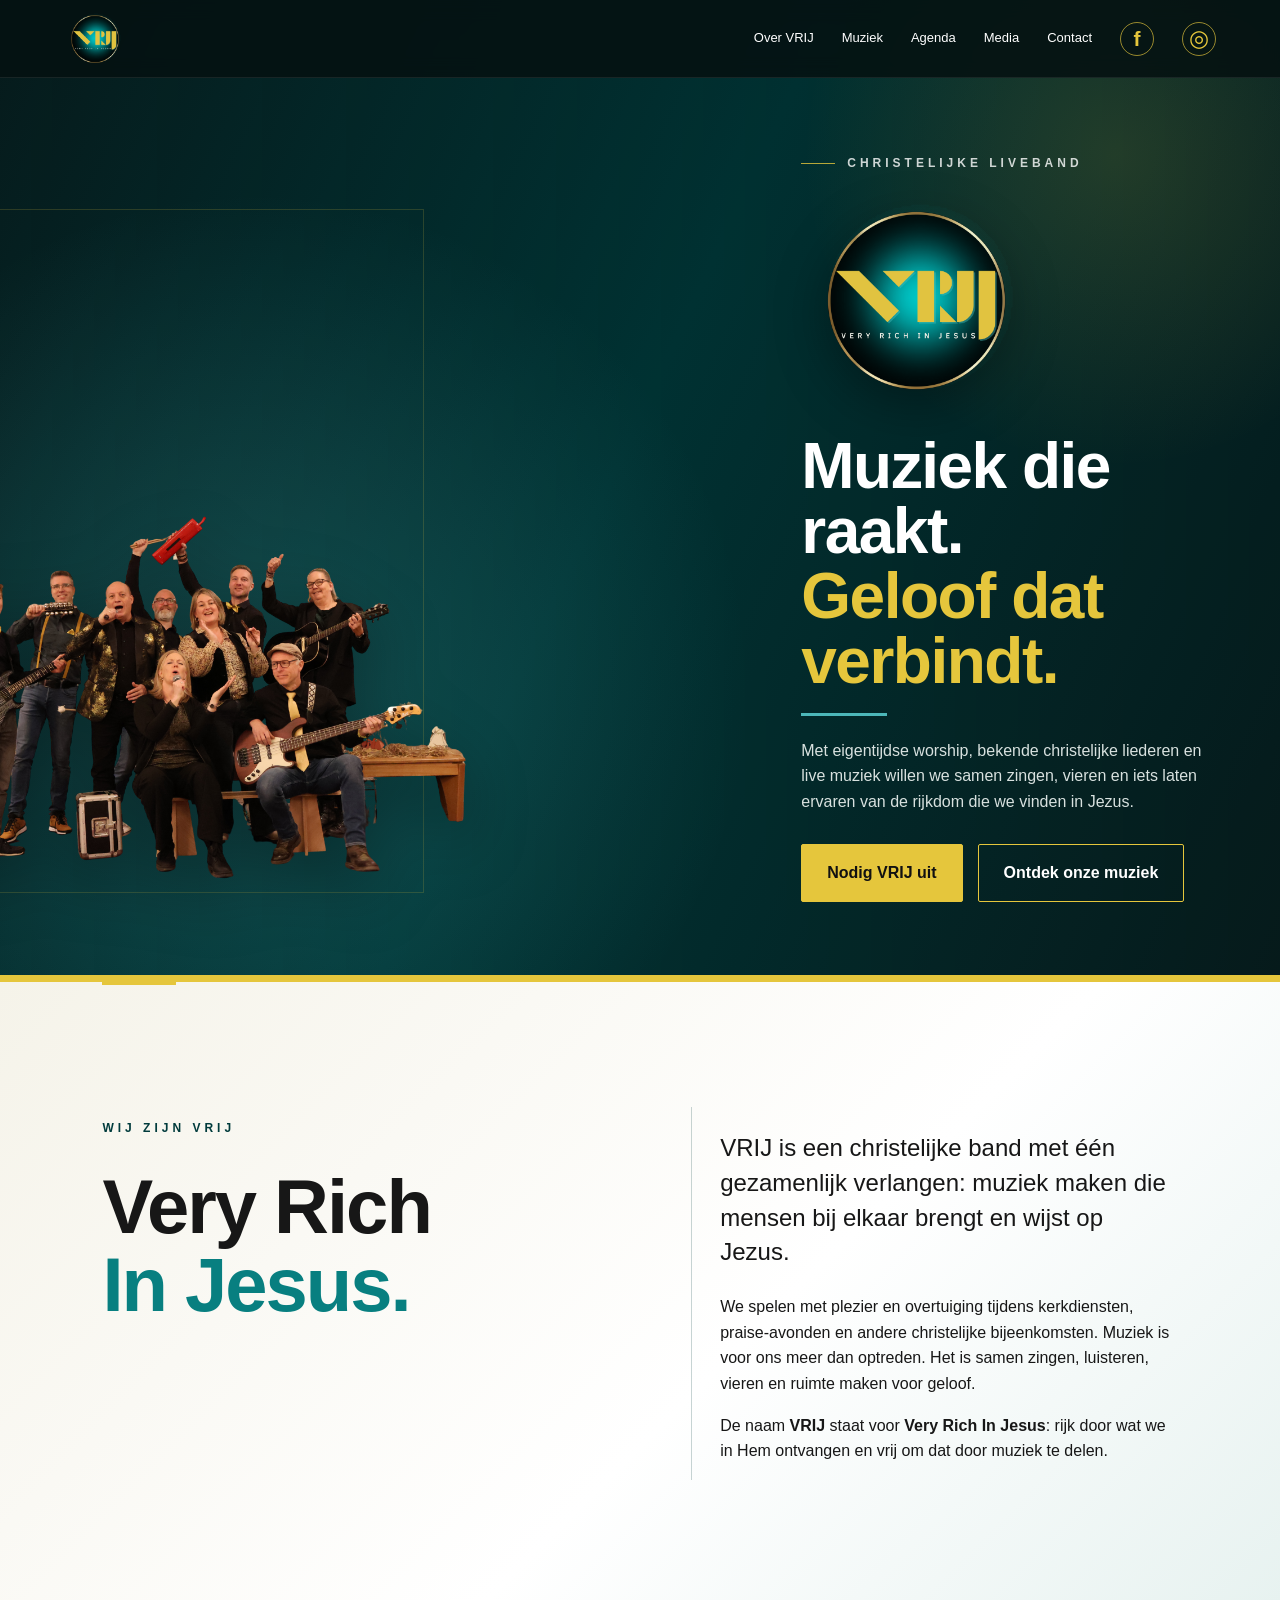
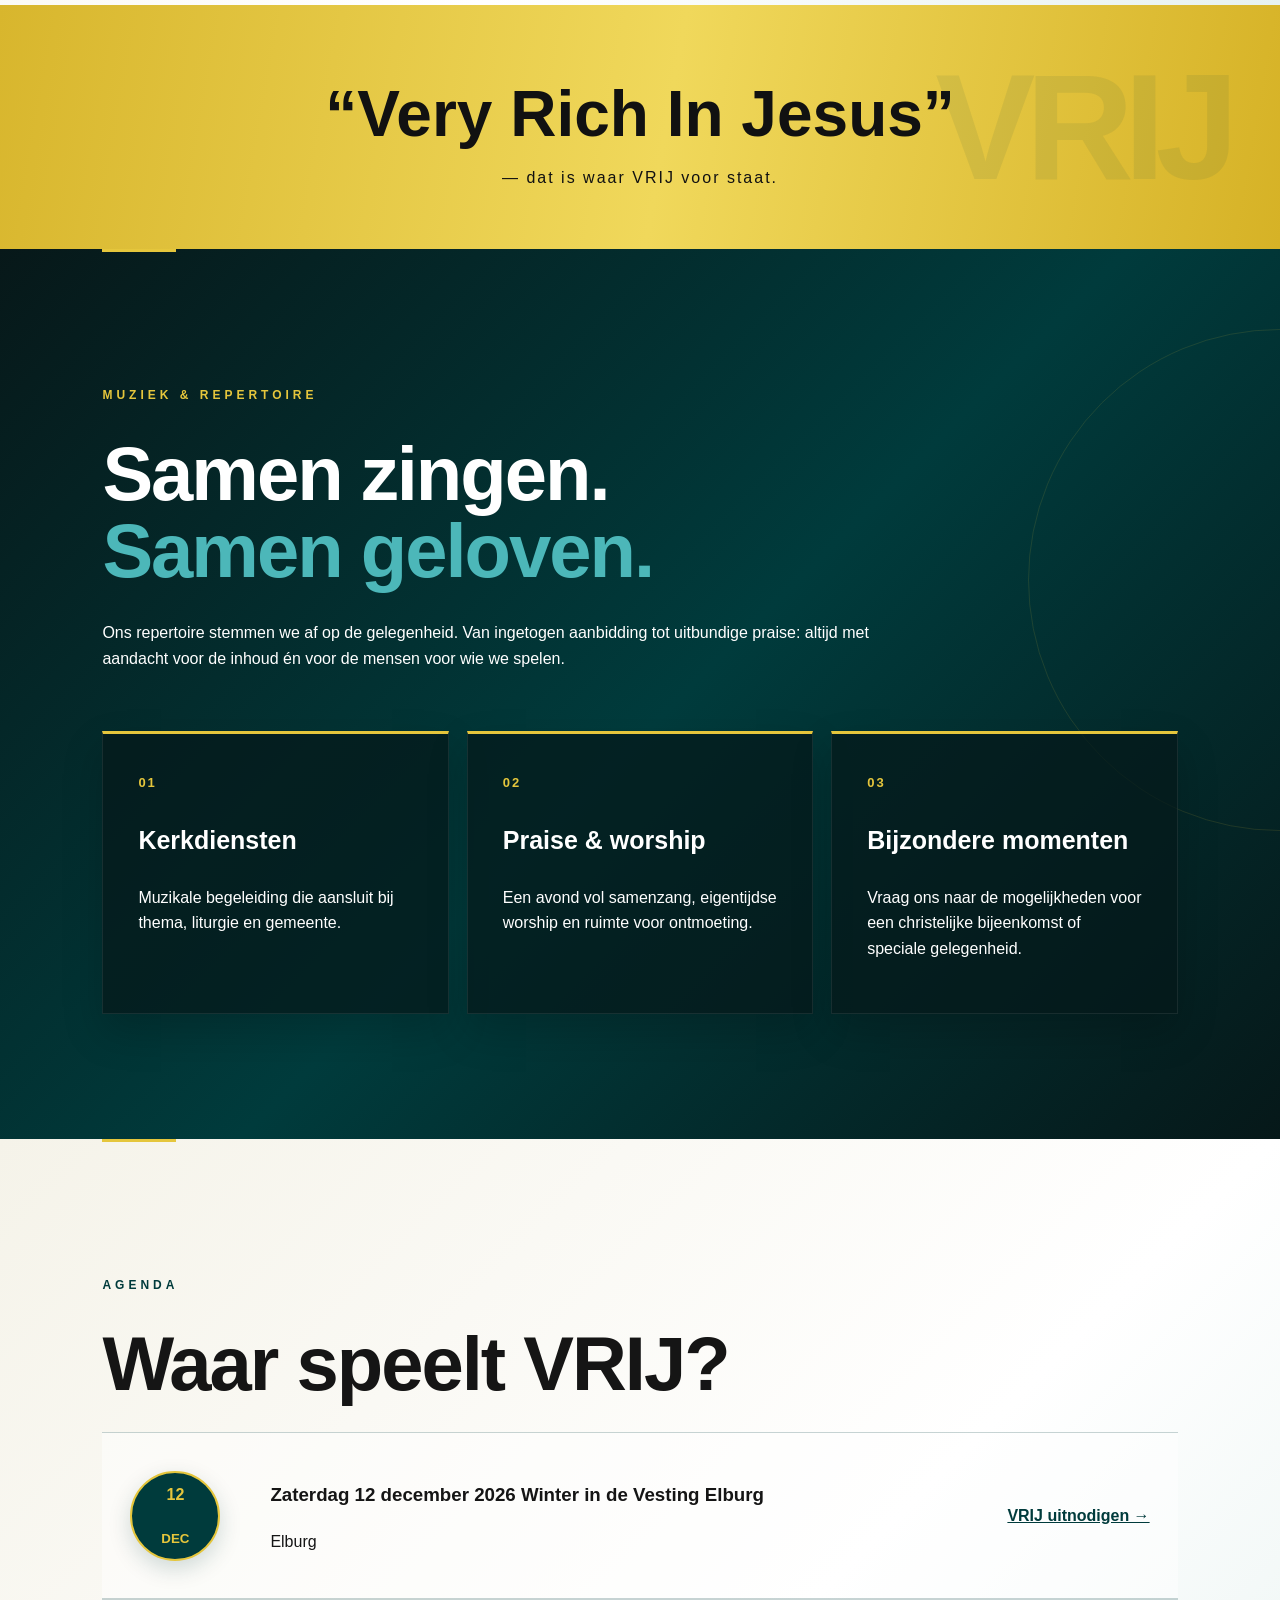
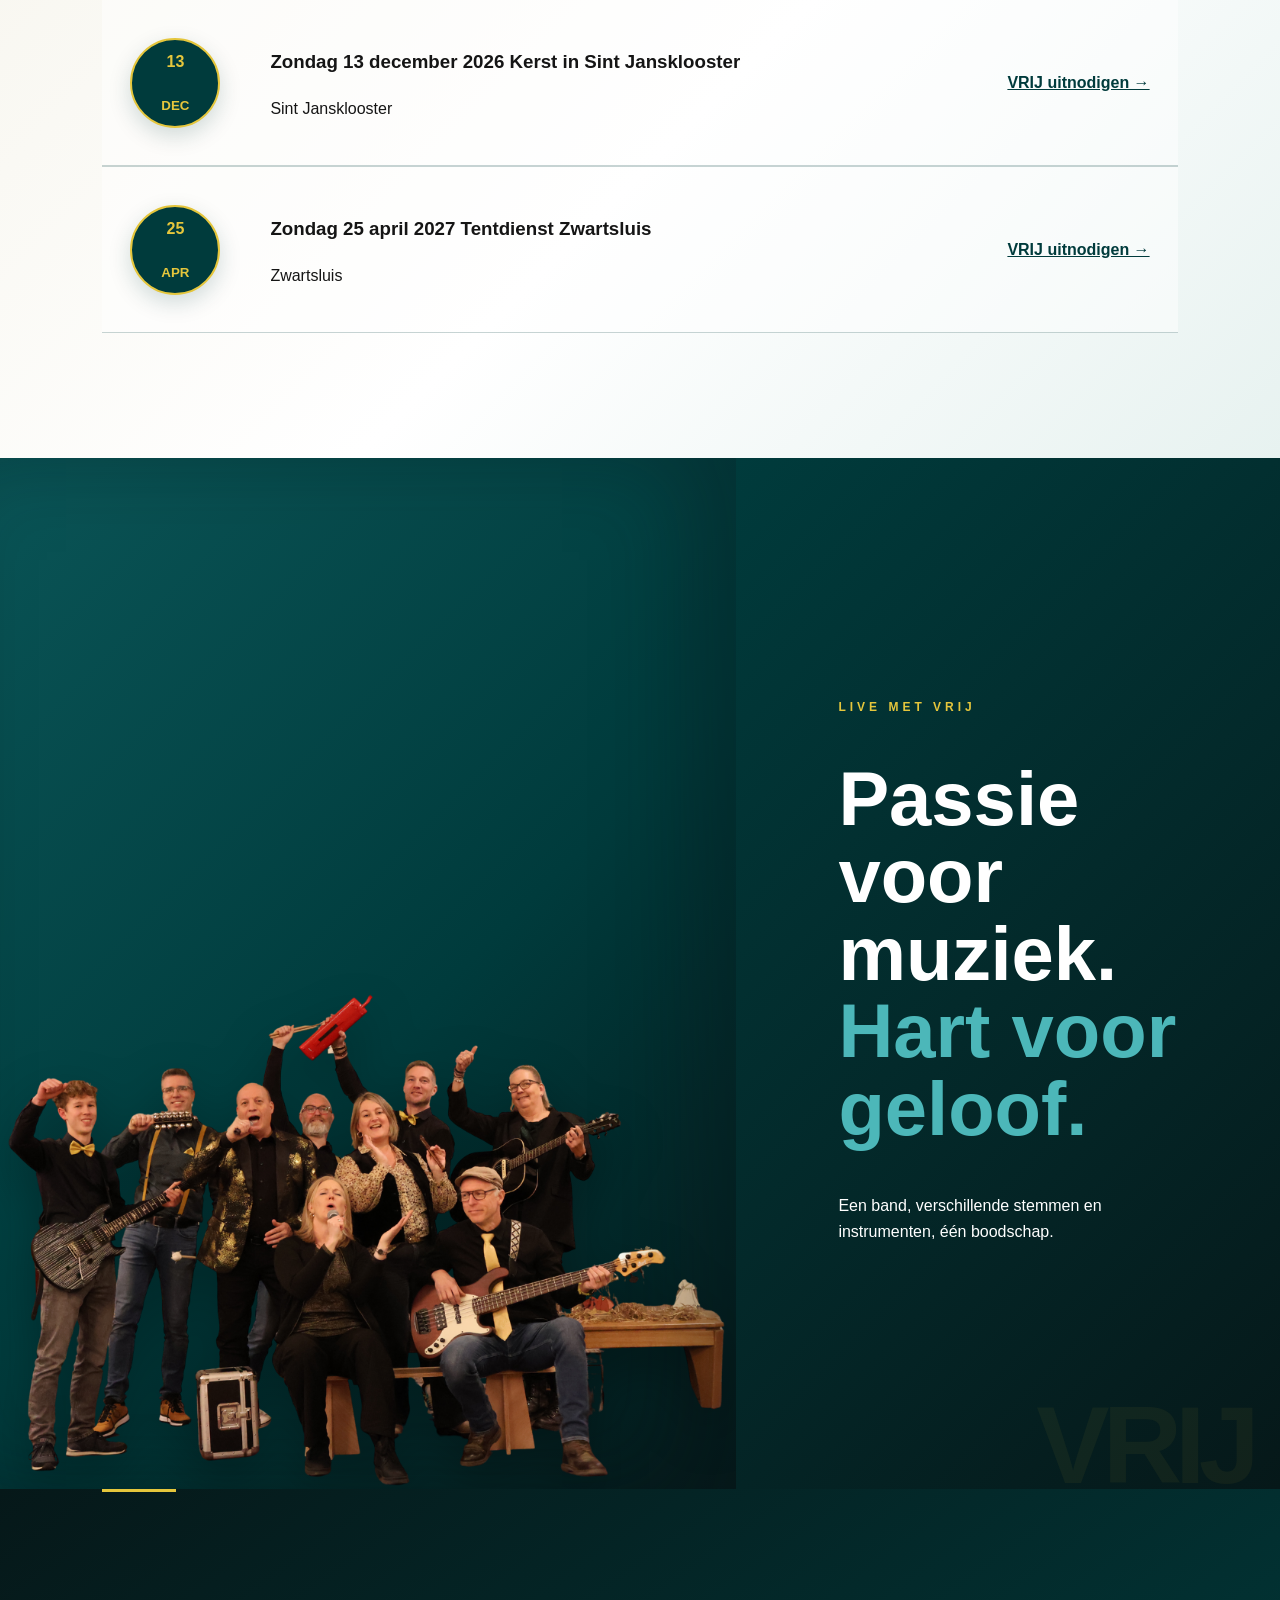
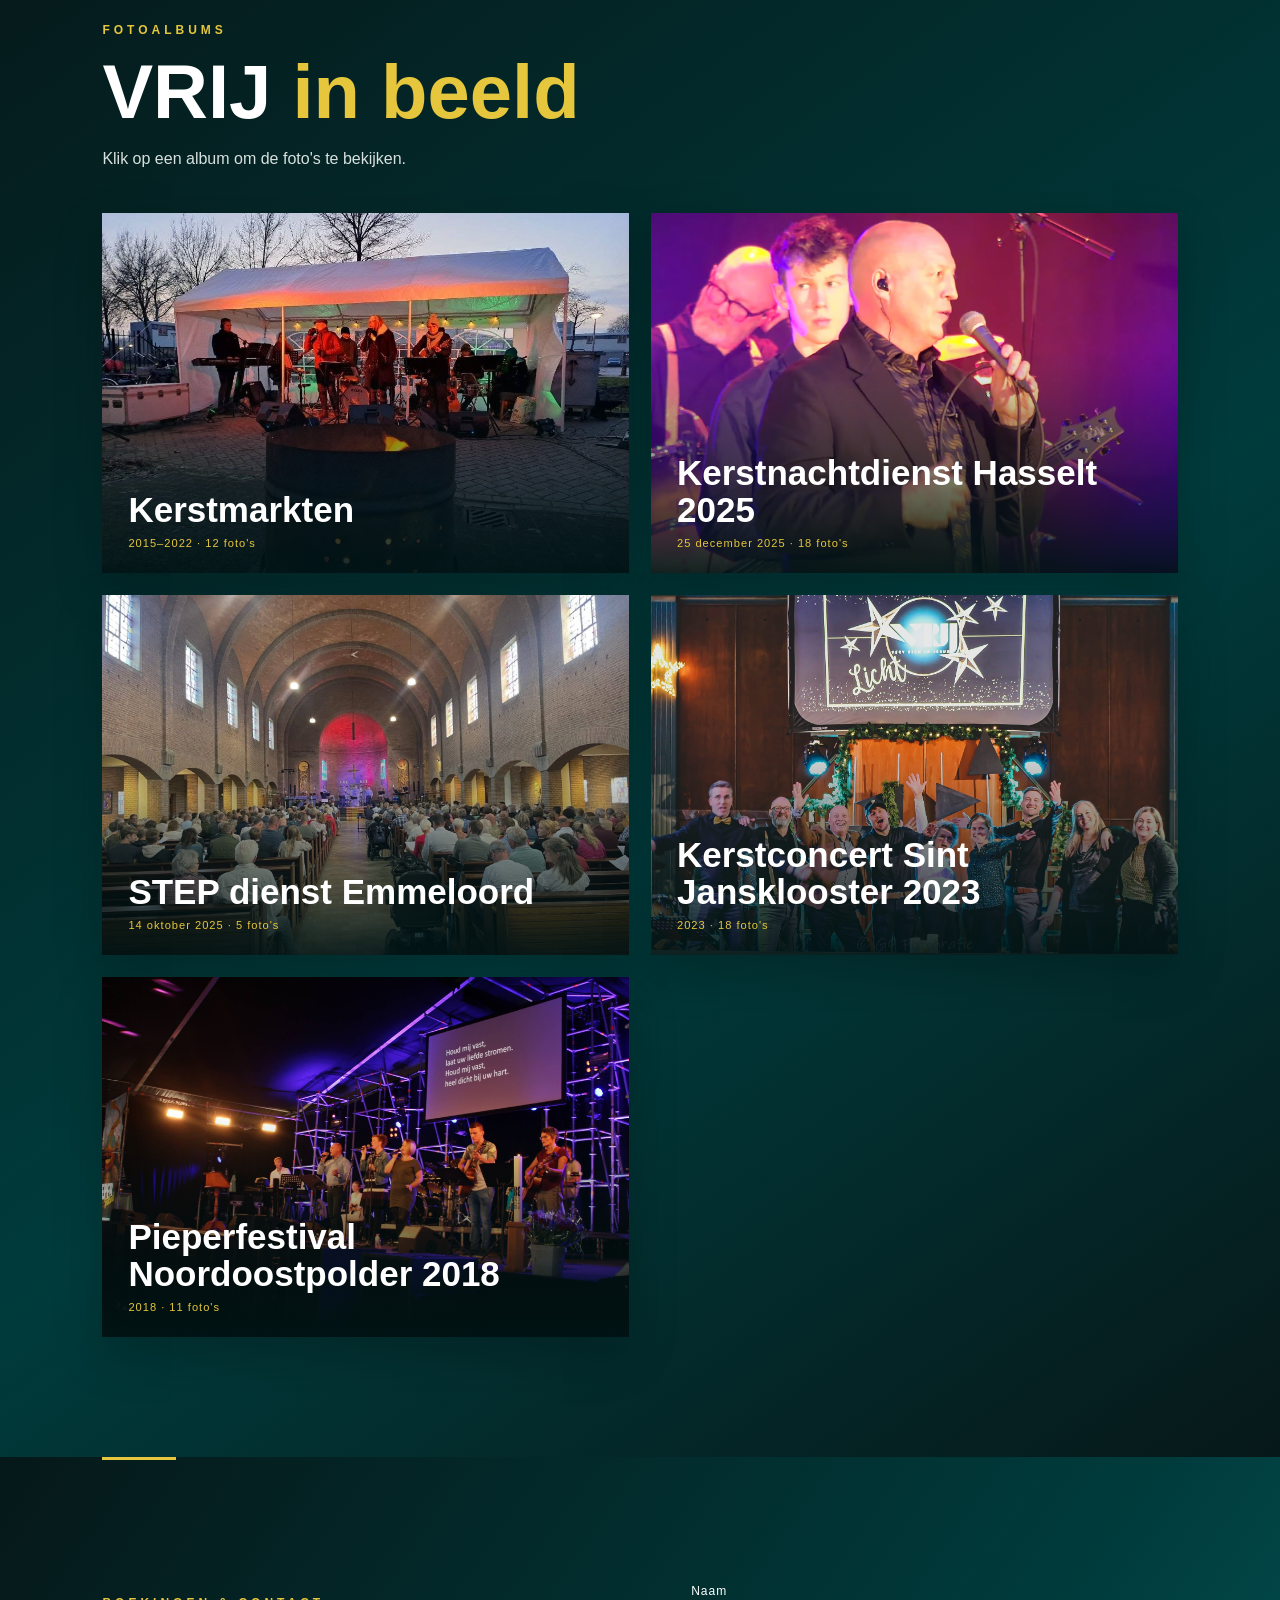
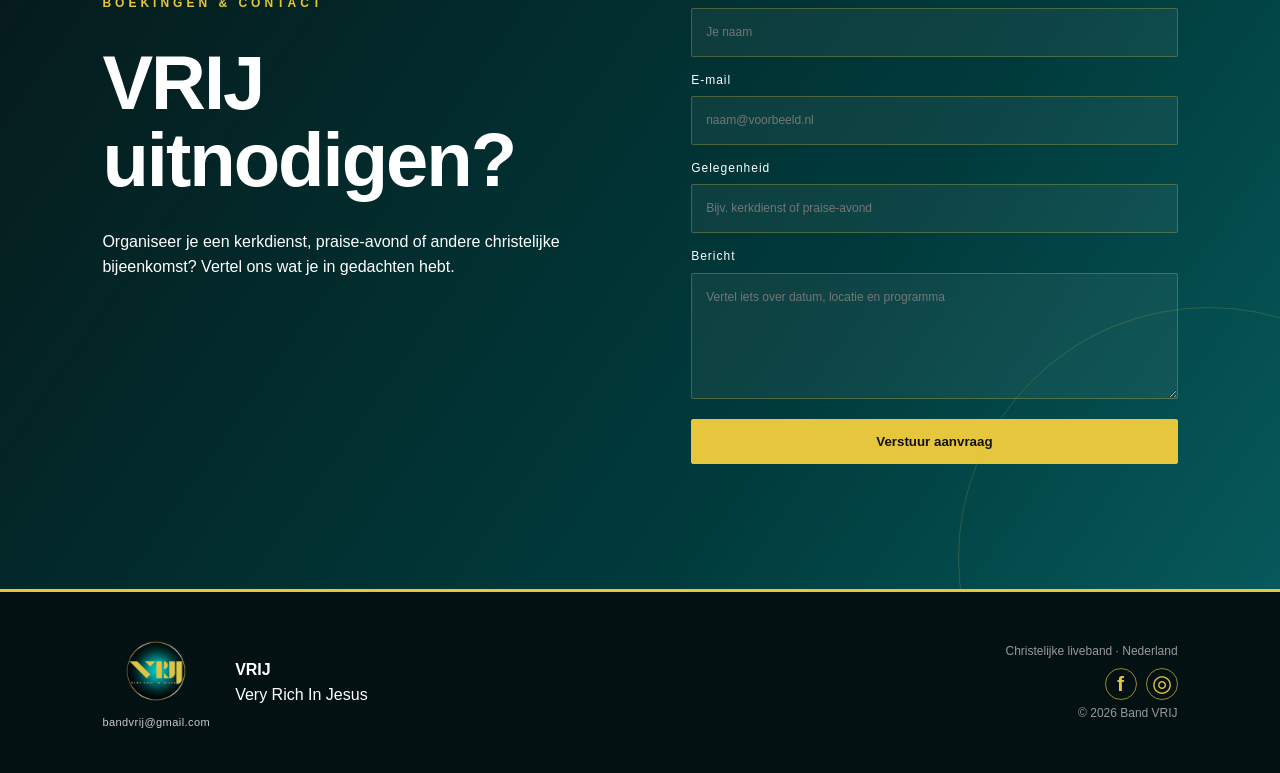
==== commit dbbc73d7: "Voeg Winter in de Vesting Elburg 12 december 2026 chronologisch toe aan agenda" ====
--- a/index.html
+++ b/index.html
@@ -40,7 +40,7 @@
 <section class="intro band-section light-section" id="over"><div><p class="eyebrow dark">WIJ ZIJN VRIJ</p><h2>Very Rich<br><span>In Jesus.</span></h2></div><div class="copy"><p class="lead">VRIJ is een christelijke band met één gezamenlijk verlangen: muziek maken die mensen bij elkaar brengt en wijst op Jezus.</p><p>We spelen met plezier en overtuiging tijdens kerkdiensten, praise-avonden en andere christelijke bijeenkomsten. Muziek is voor ons meer dan optreden. Het is samen zingen, luisteren, vieren en ruimte maken voor geloof.</p><p>De naam <strong>VRIJ</strong> staat voor <strong>Very Rich In Jesus</strong>: rijk door wat we in Hem ontvangen en vrij om dat door muziek te delen.</p></div></section>
 <section class="quote brand-stripe"><p>“Very Rich In Jesus”</p><span>— dat is waar VRIJ voor staat.</span></section>
 <section class="music band-section dark-section" id="muziek"><div class="sectionhead"><p class="eyebrow">MUZIEK &amp; REPERTOIRE</p><h2>Samen zingen.<br><span>Samen geloven.</span></h2><p>Ons repertoire stemmen we af op de gelegenheid. Van ingetogen aanbidding tot uitbundige praise: altijd met aandacht voor de inhoud én voor de mensen voor wie we spelen.</p></div><div class="cards"><article><b>01</b><h3>Kerkdiensten</h3><p>Muzikale begeleiding die aansluit bij thema, liturgie en gemeente.</p></article><article><b>02</b><h3>Praise &amp; worship</h3><p>Een avond vol samenzang, eigentijdse worship en ruimte voor ontmoeting.</p></article><article><b>03</b><h3>Bijzondere momenten</h3><p>Vraag ons naar de mogelijkheden voor een christelijke bijeenkomst of speciale gelegenheid.</p></article></div></section>
-<section class="agenda band-section light-section" id="agenda"><p class="eyebrow dark">AGENDA</p><h2>Waar speelt VRIJ?</h2><div class="empty"><div class="date"><span>13</span><small>DEC</small></div><div><h3>Zondag 13 december 2026 Kerst in Sint Jansklooster</h3><p>Sint Jansklooster</p></div><a href="#contact">VRIJ uitnodigen →</a></div><div class="empty"><div class="date"><span>25</span><small>APR</small></div><div><h3>Zondag 25 april 2027 Tentdienst Zwartsluis</h3><p>Zwartsluis</p></div><a href="#contact">VRIJ uitnodigen →</a></div></section>
+<section class="agenda band-section light-section" id="agenda"><p class="eyebrow dark">AGENDA</p><h2>Waar speelt VRIJ?</h2><div class="empty"><div class="date"><span>12</span><small>DEC</small></div><div><h3>Zaterdag 12 december 2026 Winter in de Vesting Elburg</h3><p>Elburg</p></div><a href="#contact">VRIJ uitnodigen →</a></div><div class="empty"><div class="date"><span>13</span><small>DEC</small></div><div><h3>Zondag 13 december 2026 Kerst in Sint Jansklooster</h3><p>Sint Jansklooster</p></div><a href="#contact">VRIJ uitnodigen →</a></div><div class="empty"><div class="date"><span>25</span><small>APR</small></div><div><h3>Zondag 25 april 2027 Tentdienst Zwartsluis</h3><p>Zwartsluis</p></div><a href="#contact">VRIJ uitnodigen →</a></div></section>
 <section class="media band-section dark-section" id="media"><div class="media-art photo"><img src="VRIJ%20groepsfoto%20kerst%202025%20transparant.png" alt="Band VRIJ"></div><div class="media-copy"><p class="eyebrow">LIVE MET VRIJ</p><h2>Passie voor muziek.<br><span>Hart voor geloof.</span></h2><p>Een band, verschillende stemmen en instrumenten, één boodschap.</p></div></section>
 <section class="albums-overview band-section dark-section" id="fotoalbums">
 <div class="albums-heading"><p class="eyebrow">FOTOALBUMS</p><h2>VRIJ <span>in beeld</span></h2><p>Klik op een album om de foto's te bekijken.</p></div>
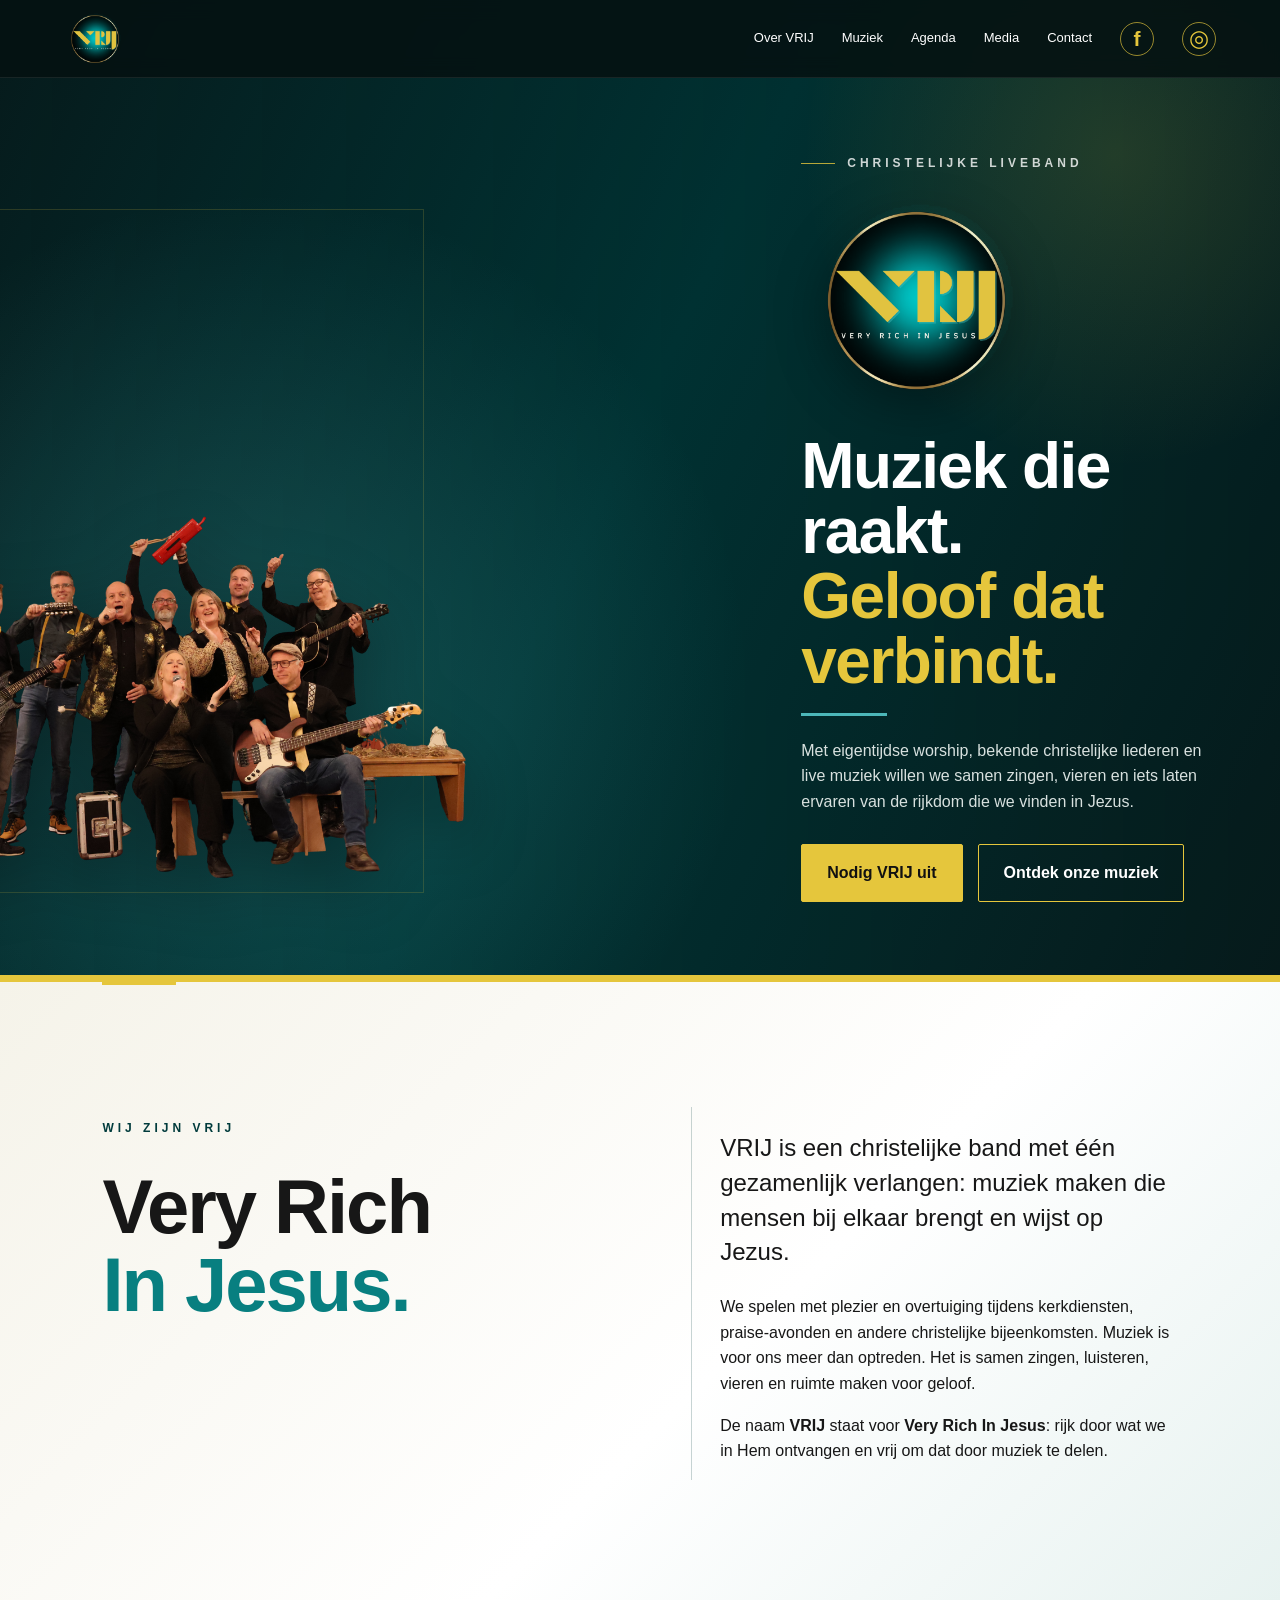
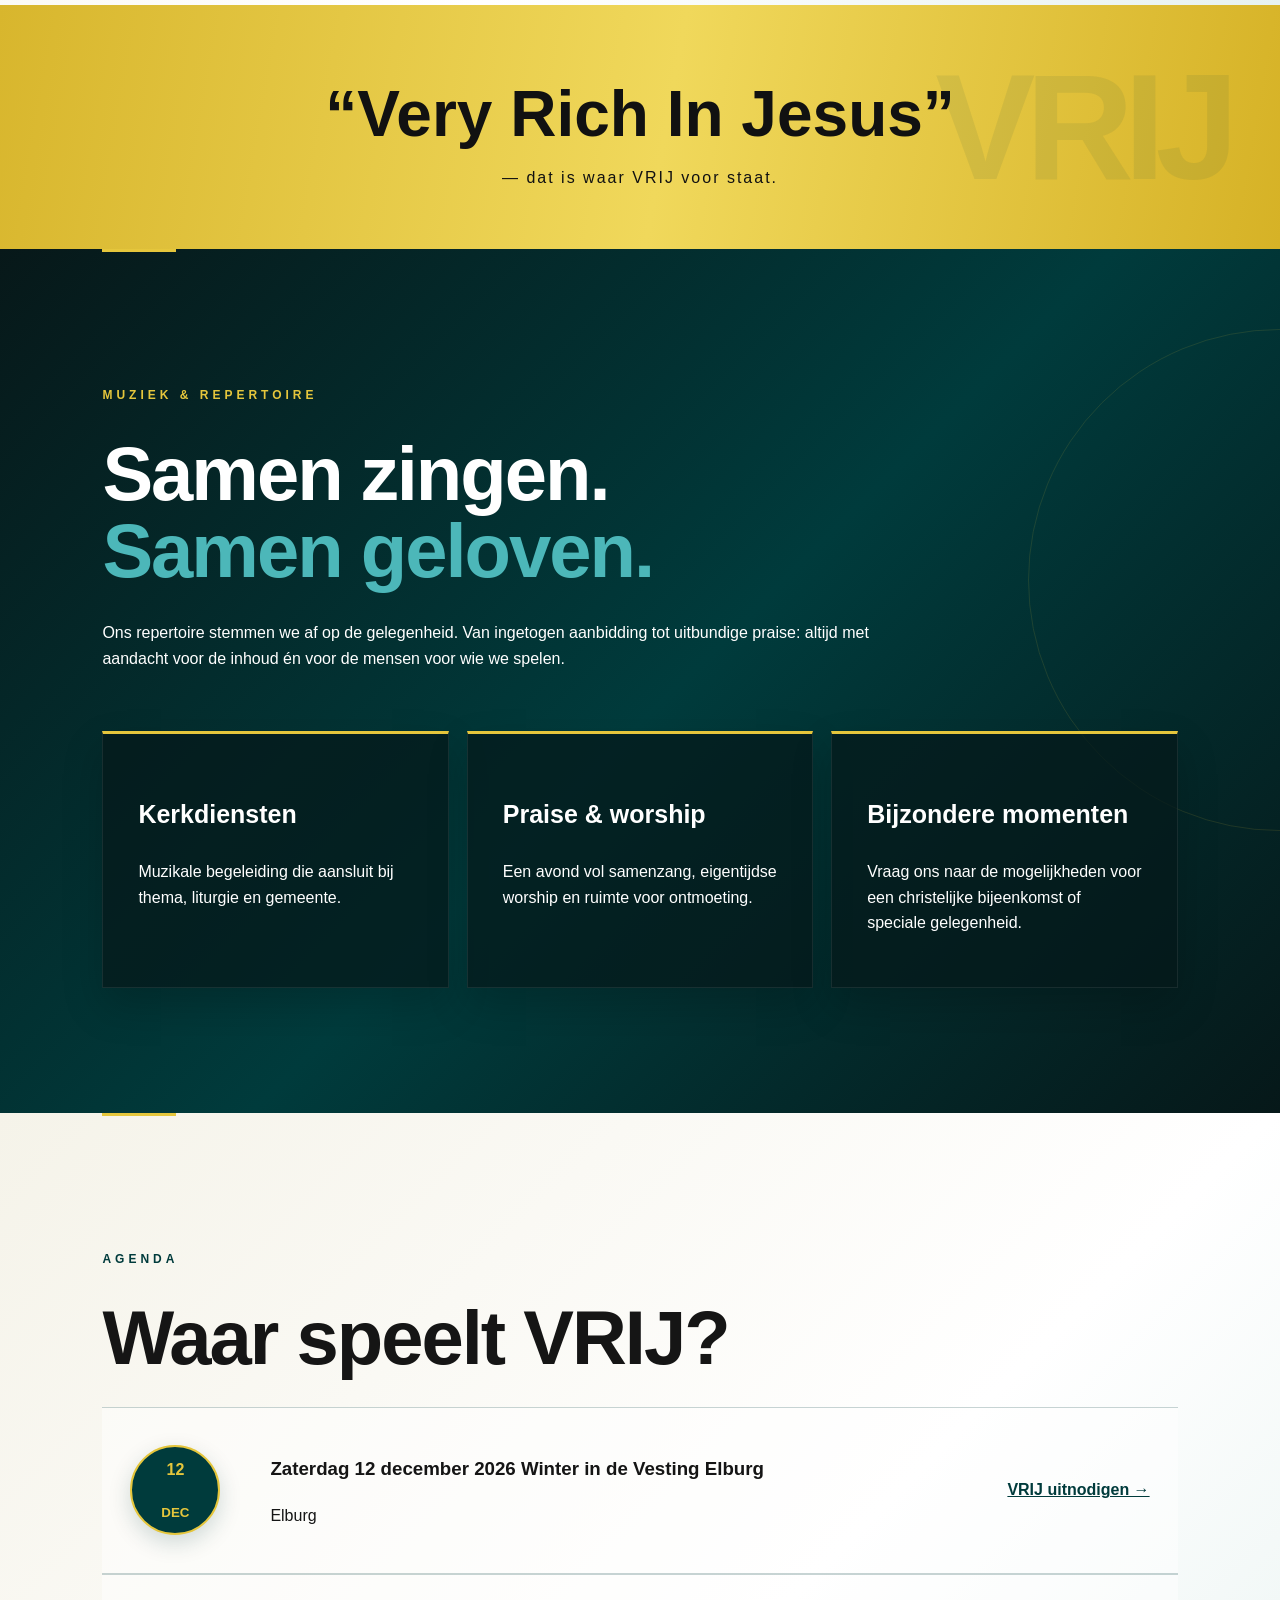
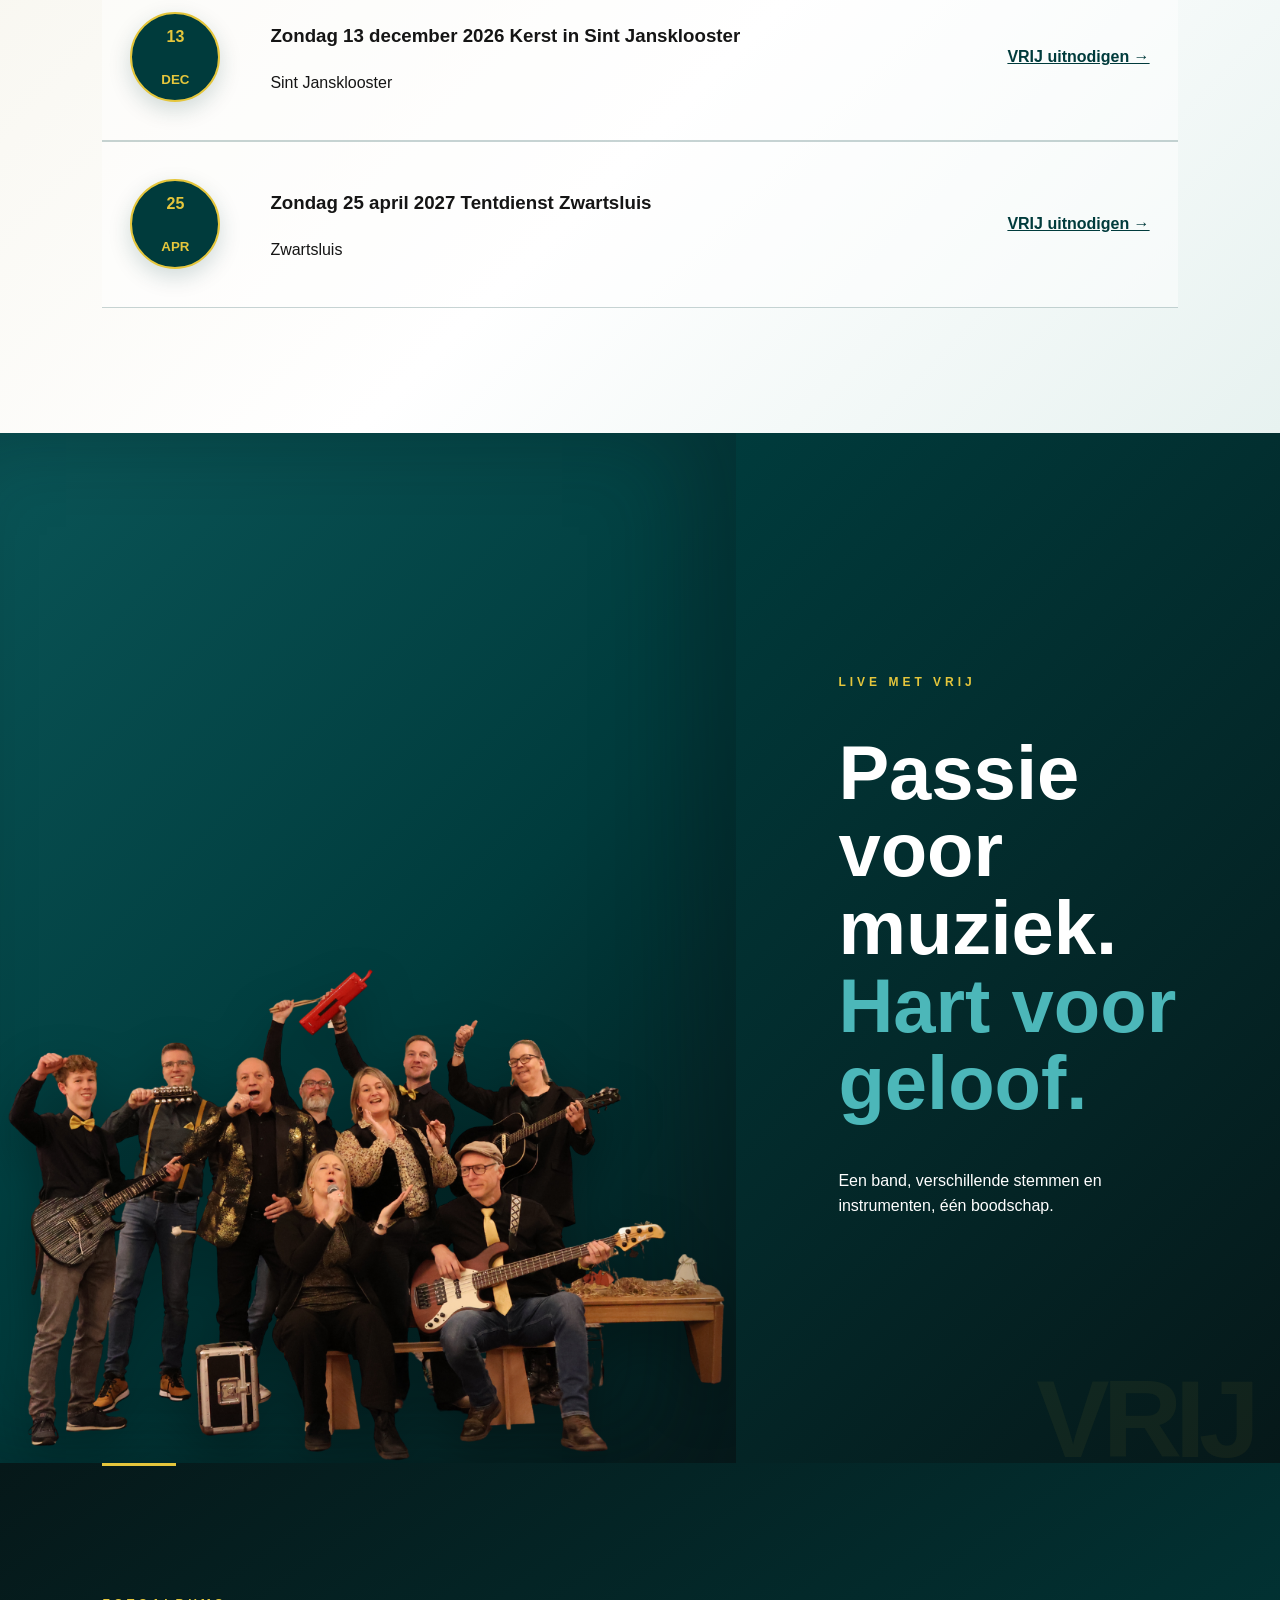
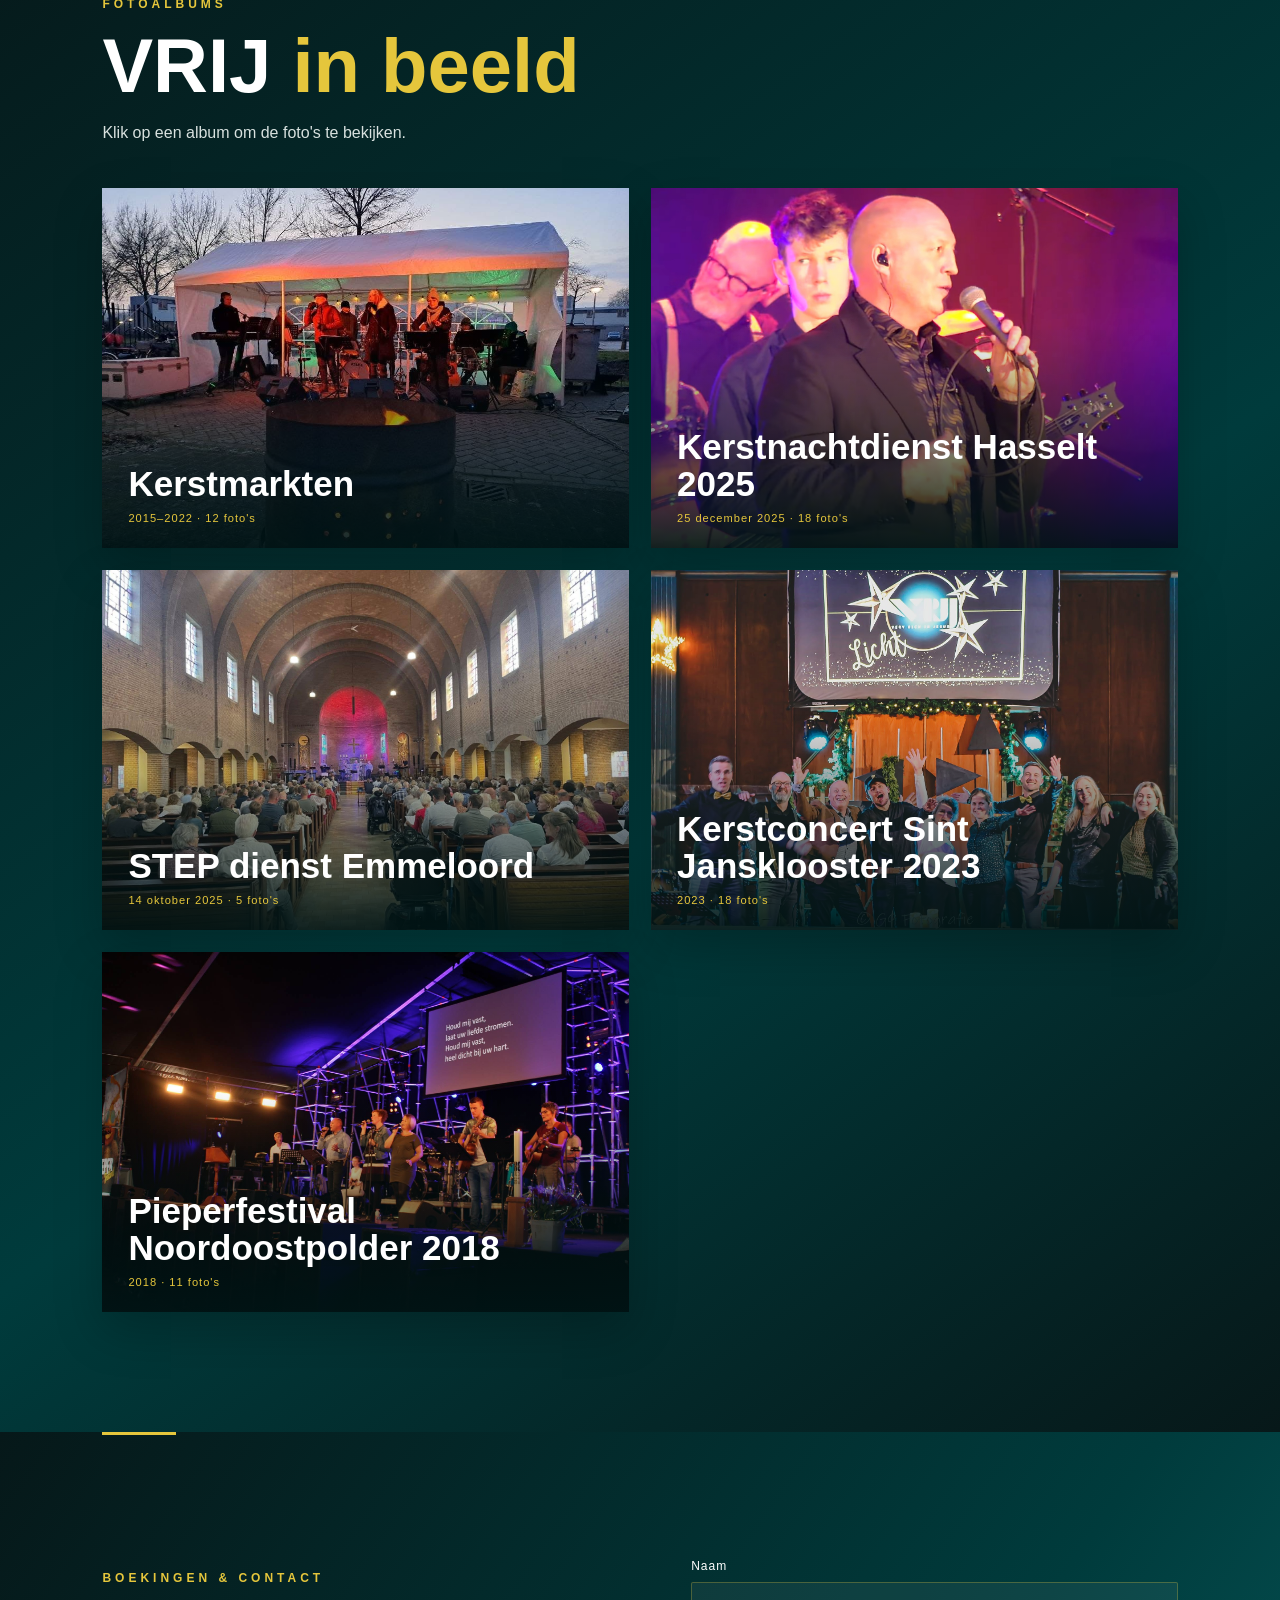
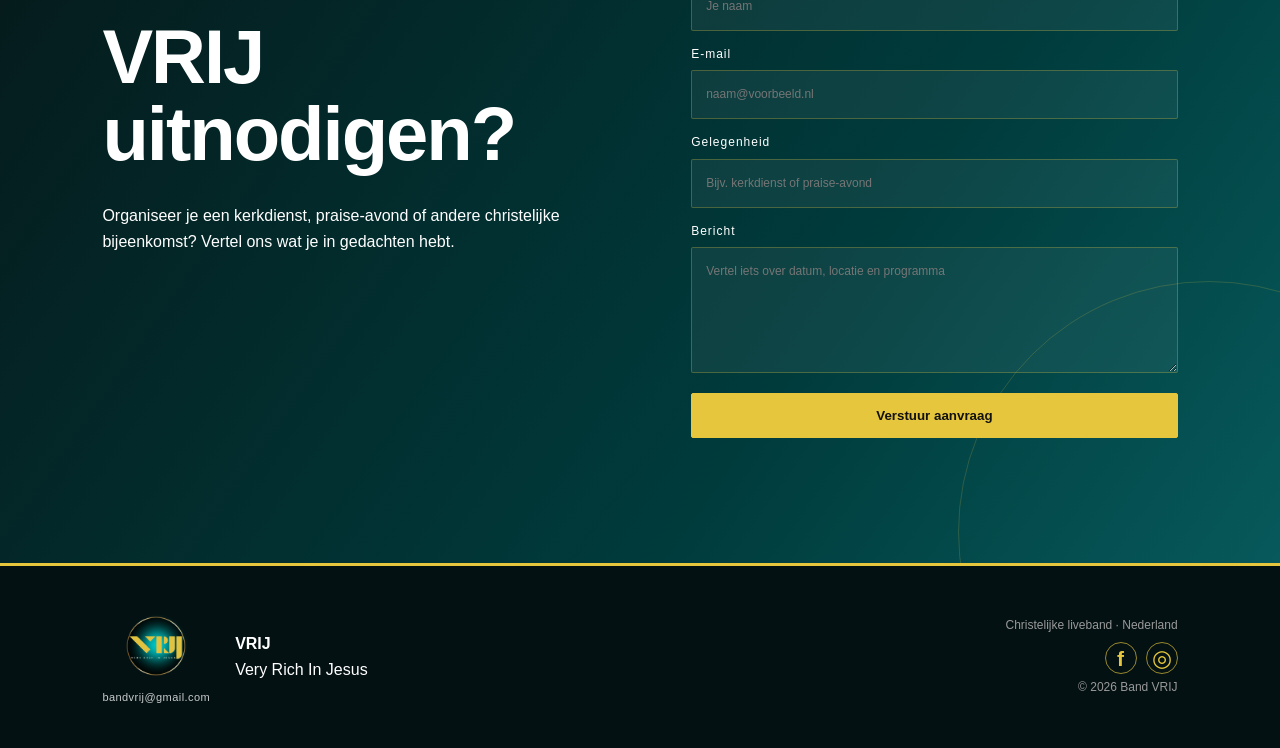
==== commit c28e7edd: "Verwijder nummering bij de drie muziekcategorieën" ====
--- a/index.html
+++ b/index.html
@@ -8,16 +8,16 @@
   <meta name="google-site-verification" content="jrl-ufMMxPJpzSFKpchAR8aX9AlktI8oWvC5M_MaEdg" />
   <meta name="author" content="Band VRIJ">
   <meta name="theme-color" content="#003b3c">
-  <link rel="canonical" href="https://bandvrij.github.io/band-vrij/">
+  <link rel="canonical" href="https://www.bandvrij.nl/">
   <meta property="og:type" content="website">
   <meta property="og:locale" content="nl_NL">
   <meta property="og:title" content="Band VRIJ | Very Rich In Jesus">
   <meta property="og:description" content="Christelijke liveband voor kerkdiensten, praise-avonden, worship en bijzondere christelijke bijeenkomsten.">
-  <meta property="og:url" content="https://bandvrij.github.io/band-vrij/">
-  <meta property="og:image" content="https://bandvrij.github.io/band-vrij/VRIJ%20groepsfoto%20kerst%202025.jpg">
+  <meta property="og:url" content="https://www.bandvrij.nl/">
+  <meta property="og:image" content="https://www.bandvrij.nl/VRIJ%20groepsfoto%20kerst%202025.jpg">
   <meta name="twitter:card" content="summary_large_image">
   <script type="application/ld+json">
-  {"@context":"https://schema.org","@type":"MusicGroup","name":"Band VRIJ","alternateName":"Very Rich In Jesus","url":"https://bandvrij.github.io/band-vrij/","description":"Christelijke liveband voor kerkdiensten, praise-avonden, worship en christelijke bijeenkomsten.","email":"bandvrij@gmail.com","sameAs":["https://www.facebook.com/profile.php?id=100034776986318","https://www.instagram.com/bandvrij/"]}
+  {"@context":"https://schema.org","@type":"MusicGroup","name":"Band VRIJ","alternateName":"Very Rich In Jesus","url":"https://www.bandvrij.nl/","description":"Christelijke liveband voor kerkdiensten, praise-avonden, worship en christelijke bijeenkomsten.","email":"bandvrij@gmail.com","sameAs":["https://www.facebook.com/profile.php?id=100034776986318","https://www.instagram.com/bandvrij/"]}
   </script>
   <title>Band VRIJ | Christelijke liveband – Very Rich In Jesus</title>
   <link rel="stylesheet" href="style.css">
@@ -39,7 +39,7 @@
 </section>
 <section class="intro band-section light-section" id="over"><div><p class="eyebrow dark">WIJ ZIJN VRIJ</p><h2>Very Rich<br><span>In Jesus.</span></h2></div><div class="copy"><p class="lead">VRIJ is een christelijke band met één gezamenlijk verlangen: muziek maken die mensen bij elkaar brengt en wijst op Jezus.</p><p>We spelen met plezier en overtuiging tijdens kerkdiensten, praise-avonden en andere christelijke bijeenkomsten. Muziek is voor ons meer dan optreden. Het is samen zingen, luisteren, vieren en ruimte maken voor geloof.</p><p>De naam <strong>VRIJ</strong> staat voor <strong>Very Rich In Jesus</strong>: rijk door wat we in Hem ontvangen en vrij om dat door muziek te delen.</p></div></section>
 <section class="quote brand-stripe"><p>“Very Rich In Jesus”</p><span>— dat is waar VRIJ voor staat.</span></section>
-<section class="music band-section dark-section" id="muziek"><div class="sectionhead"><p class="eyebrow">MUZIEK &amp; REPERTOIRE</p><h2>Samen zingen.<br><span>Samen geloven.</span></h2><p>Ons repertoire stemmen we af op de gelegenheid. Van ingetogen aanbidding tot uitbundige praise: altijd met aandacht voor de inhoud én voor de mensen voor wie we spelen.</p></div><div class="cards"><article><b>01</b><h3>Kerkdiensten</h3><p>Muzikale begeleiding die aansluit bij thema, liturgie en gemeente.</p></article><article><b>02</b><h3>Praise &amp; worship</h3><p>Een avond vol samenzang, eigentijdse worship en ruimte voor ontmoeting.</p></article><article><b>03</b><h3>Bijzondere momenten</h3><p>Vraag ons naar de mogelijkheden voor een christelijke bijeenkomst of speciale gelegenheid.</p></article></div></section>
+<section class="music band-section dark-section" id="muziek"><div class="sectionhead"><p class="eyebrow">MUZIEK &amp; REPERTOIRE</p><h2>Samen zingen.<br><span>Samen geloven.</span></h2><p>Ons repertoire stemmen we af op de gelegenheid. Van ingetogen aanbidding tot uitbundige praise: altijd met aandacht voor de inhoud én voor de mensen voor wie we spelen.</p></div><div class="cards"><article><h3>Kerkdiensten</h3><p>Muzikale begeleiding die aansluit bij thema, liturgie en gemeente.</p></article><article><h3>Praise &amp; worship</h3><p>Een avond vol samenzang, eigentijdse worship en ruimte voor ontmoeting.</p></article><article><h3>Bijzondere momenten</h3><p>Vraag ons naar de mogelijkheden voor een christelijke bijeenkomst of speciale gelegenheid.</p></article></div></section>
 <section class="agenda band-section light-section" id="agenda"><p class="eyebrow dark">AGENDA</p><h2>Waar speelt VRIJ?</h2><div class="empty"><div class="date"><span>12</span><small>DEC</small></div><div><h3>Zaterdag 12 december 2026 Winter in de Vesting Elburg</h3><p>Elburg</p></div><a href="#contact">VRIJ uitnodigen →</a></div><div class="empty"><div class="date"><span>13</span><small>DEC</small></div><div><h3>Zondag 13 december 2026 Kerst in Sint Jansklooster</h3><p>Sint Jansklooster</p></div><a href="#contact">VRIJ uitnodigen →</a></div><div class="empty"><div class="date"><span>25</span><small>APR</small></div><div><h3>Zondag 25 april 2027 Tentdienst Zwartsluis</h3><p>Zwartsluis</p></div><a href="#contact">VRIJ uitnodigen →</a></div></section>
 <section class="media band-section dark-section" id="media"><div class="media-art photo"><img src="VRIJ%20groepsfoto%20kerst%202025%20transparant.png" alt="Band VRIJ"></div><div class="media-copy"><p class="eyebrow">LIVE MET VRIJ</p><h2>Passie voor muziek.<br><span>Hart voor geloof.</span></h2><p>Een band, verschillende stemmen en instrumenten, één boodschap.</p></div></section>
 <section class="albums-overview band-section dark-section" id="fotoalbums">
